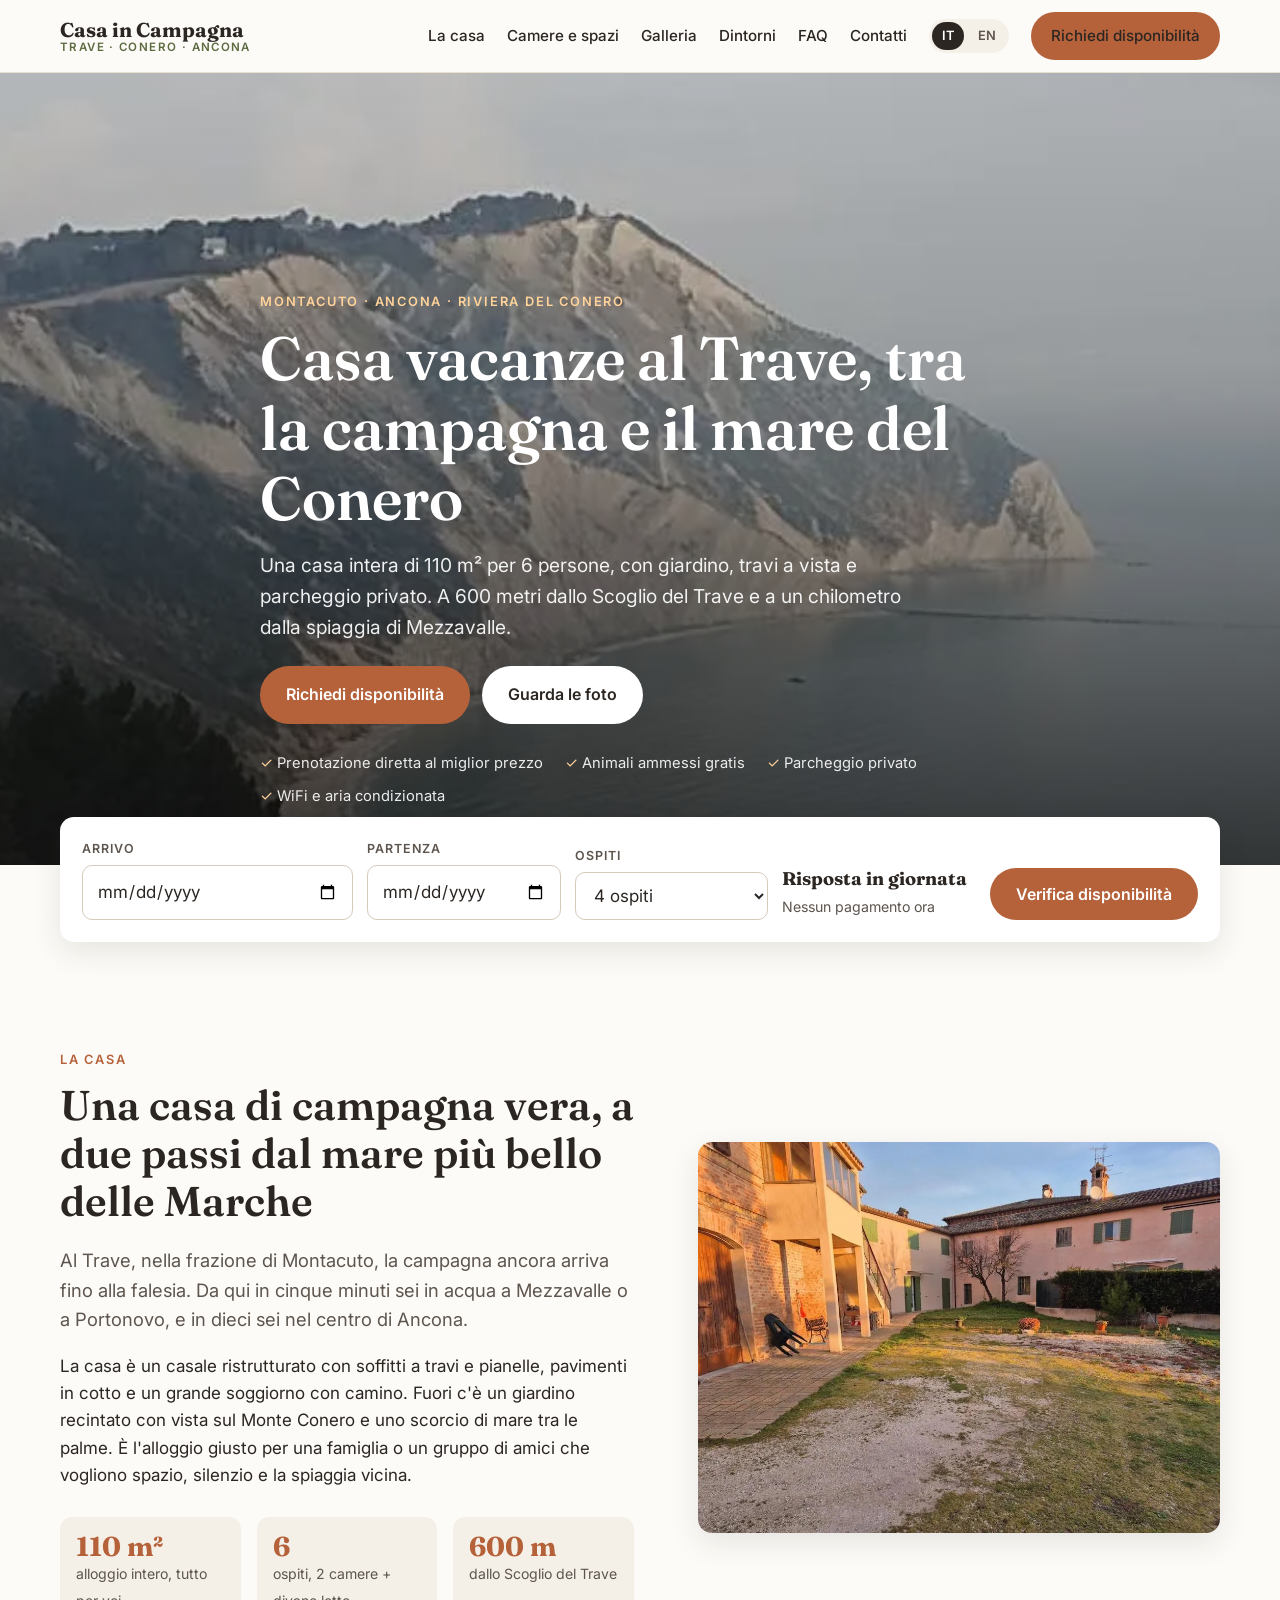
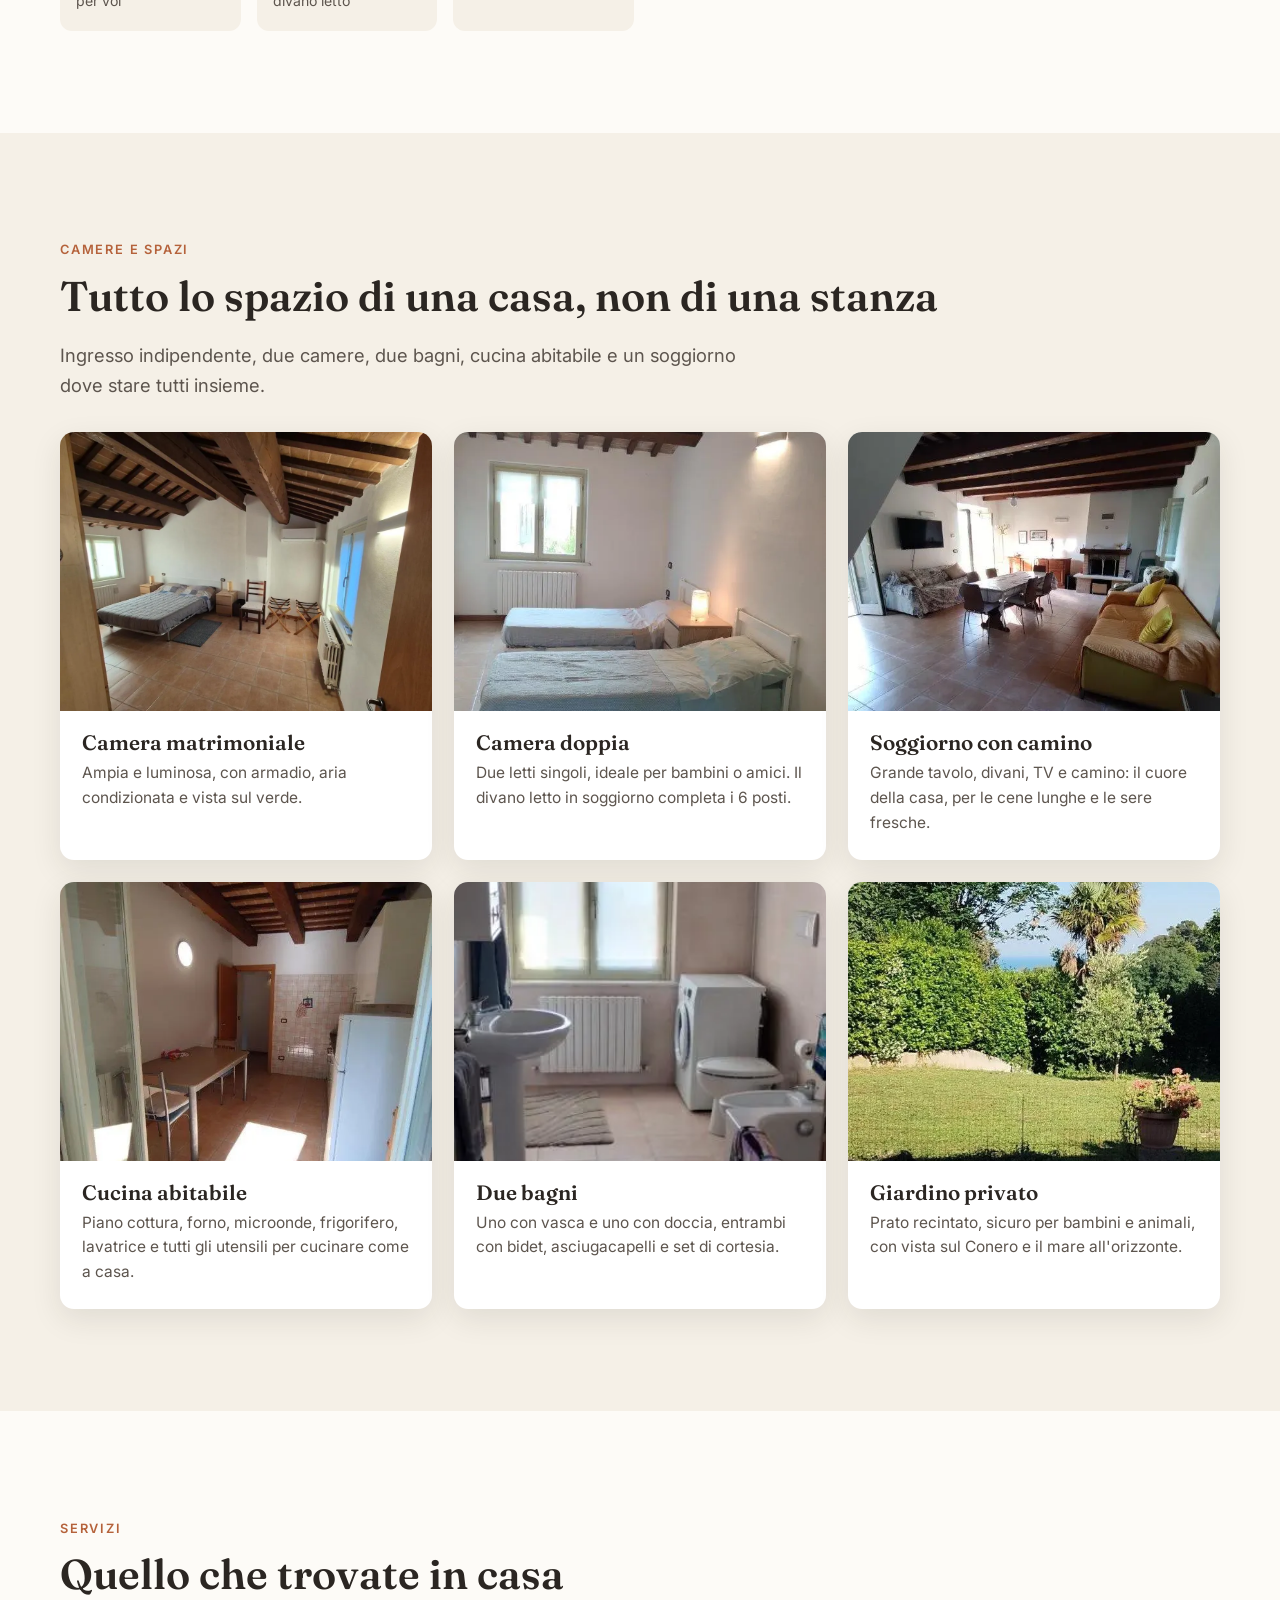
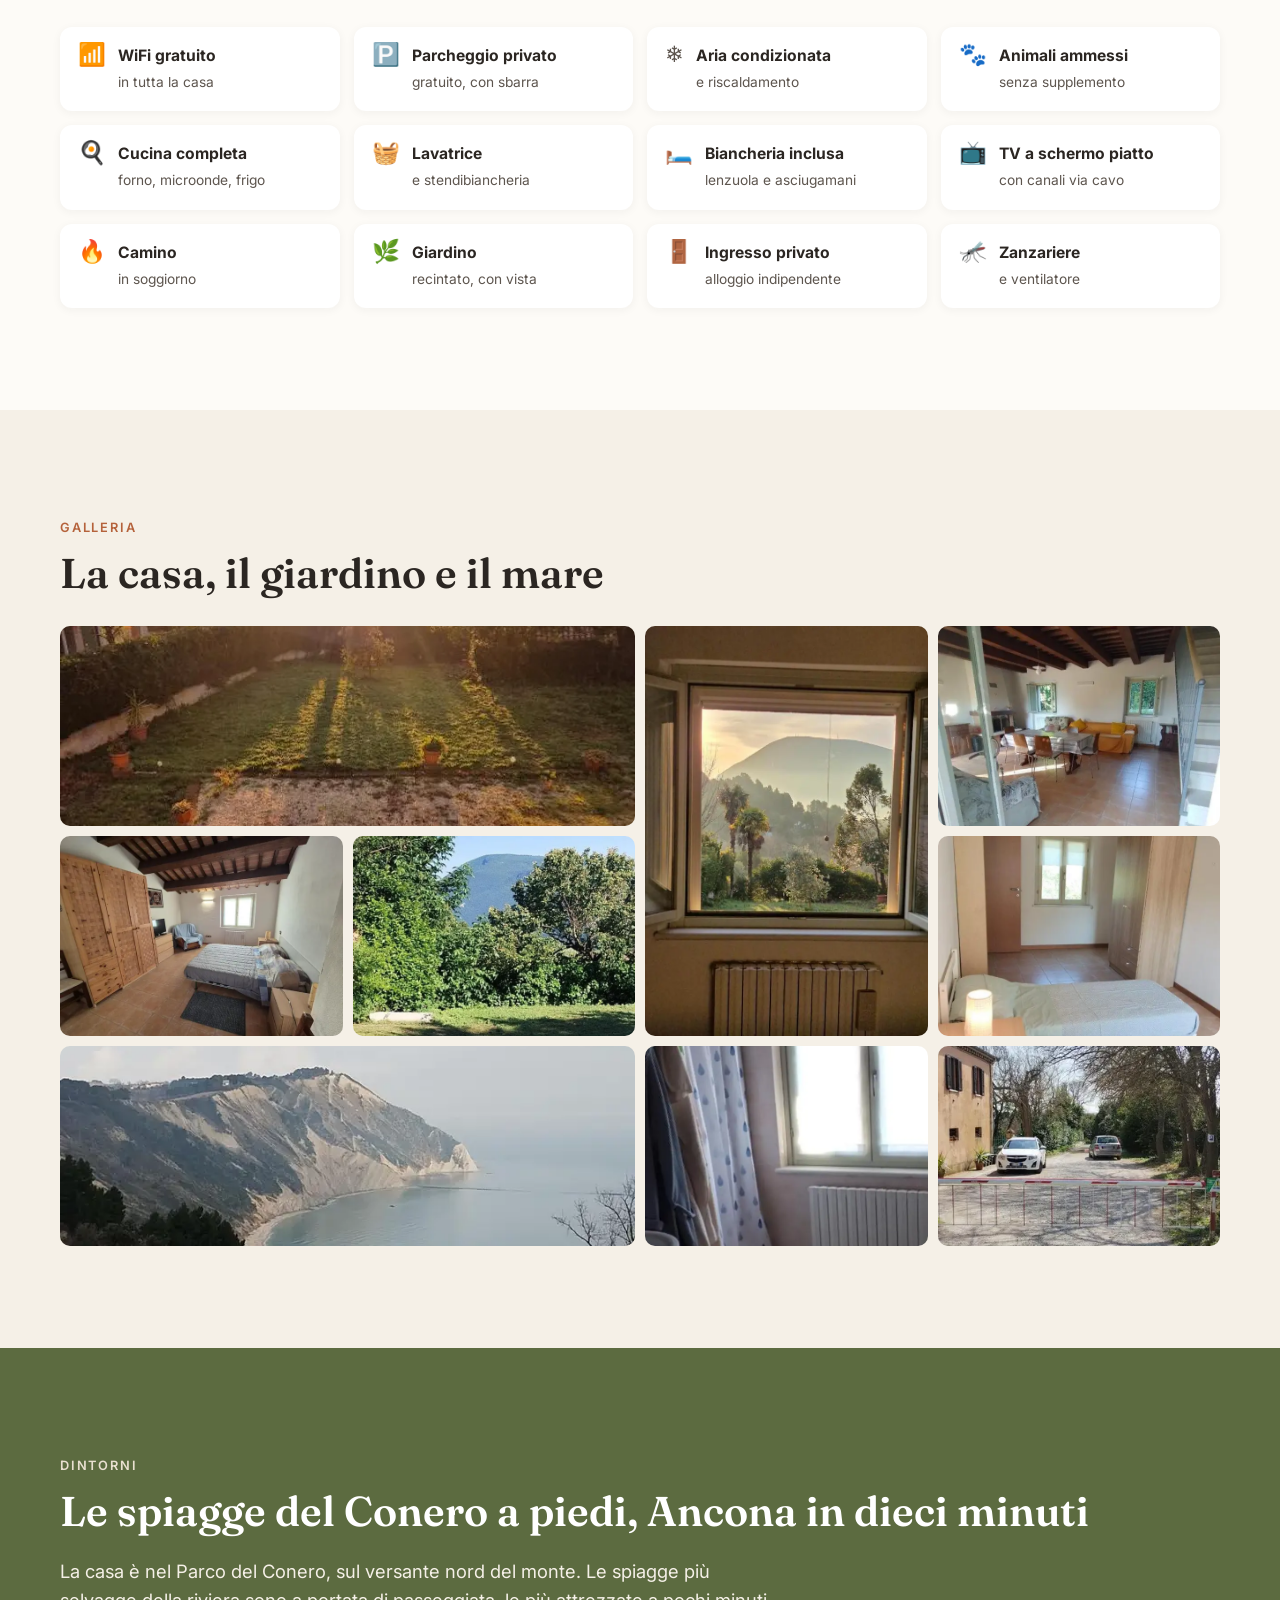
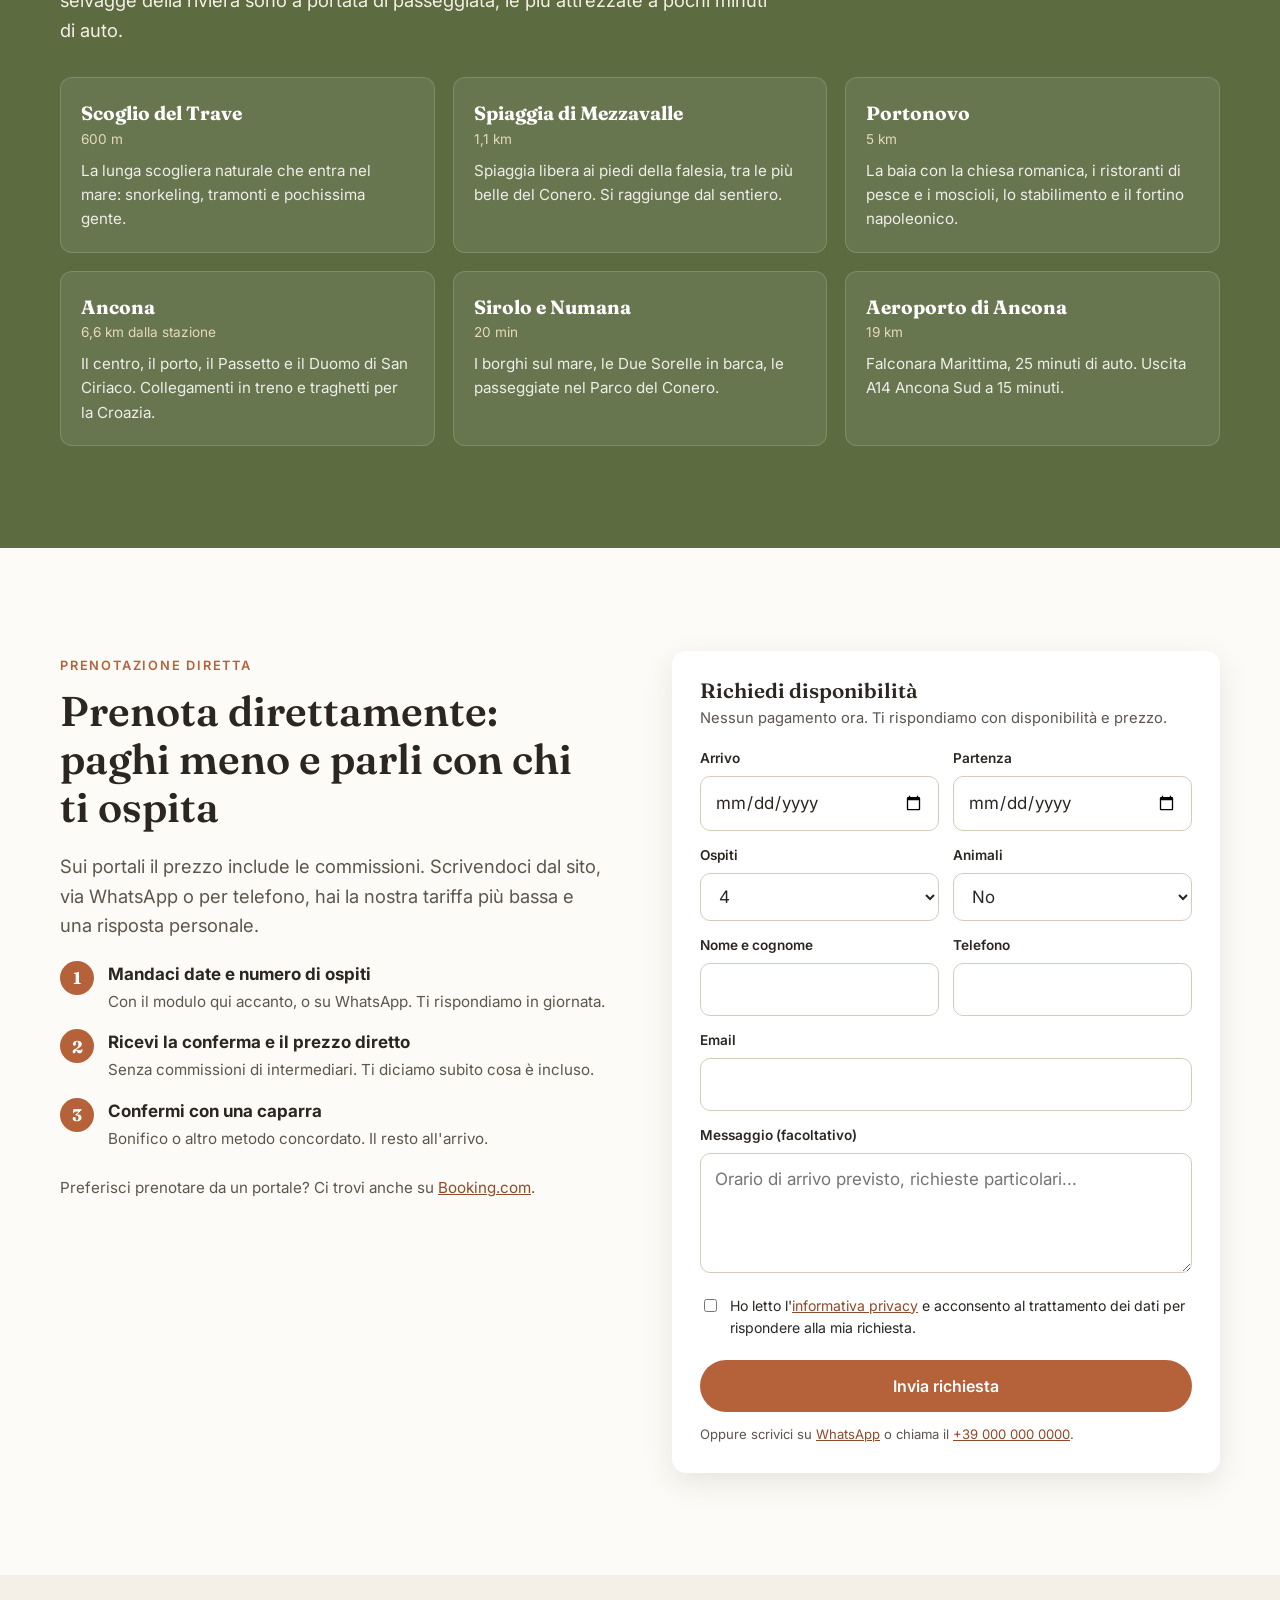
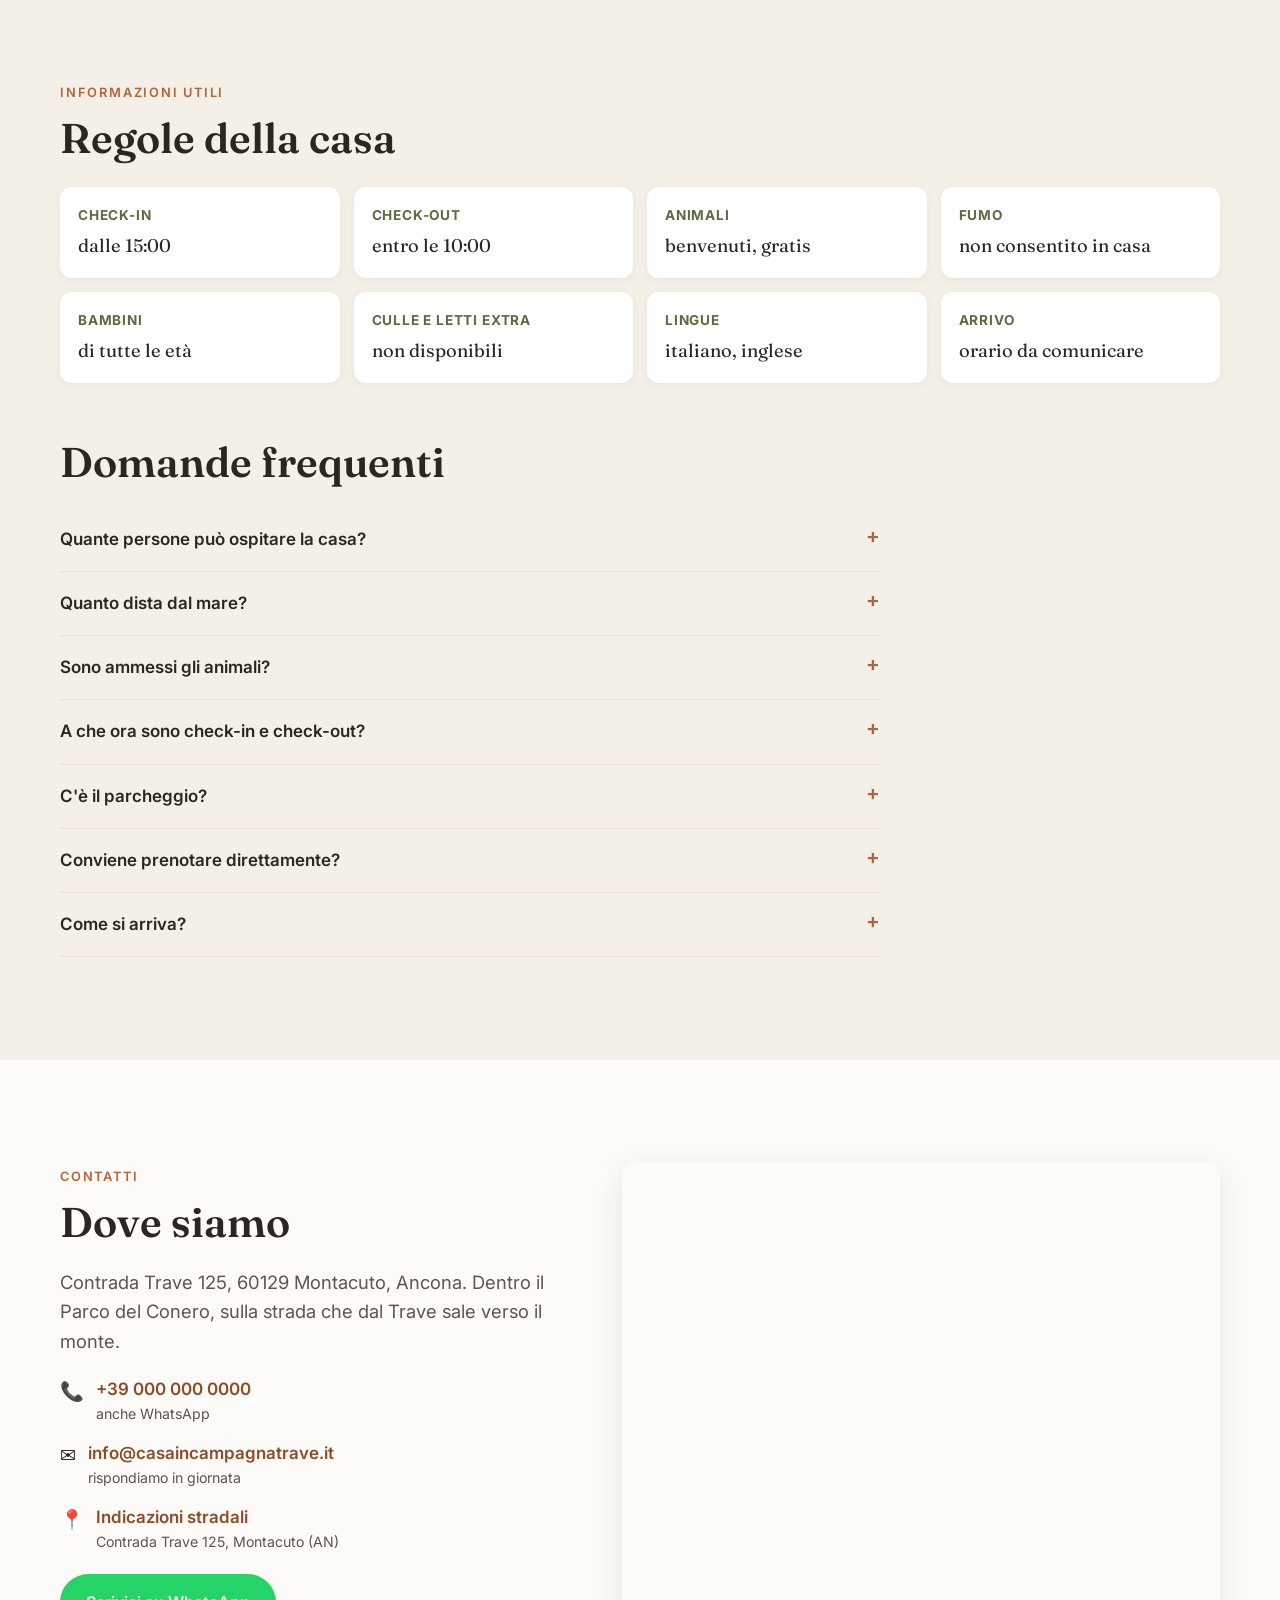
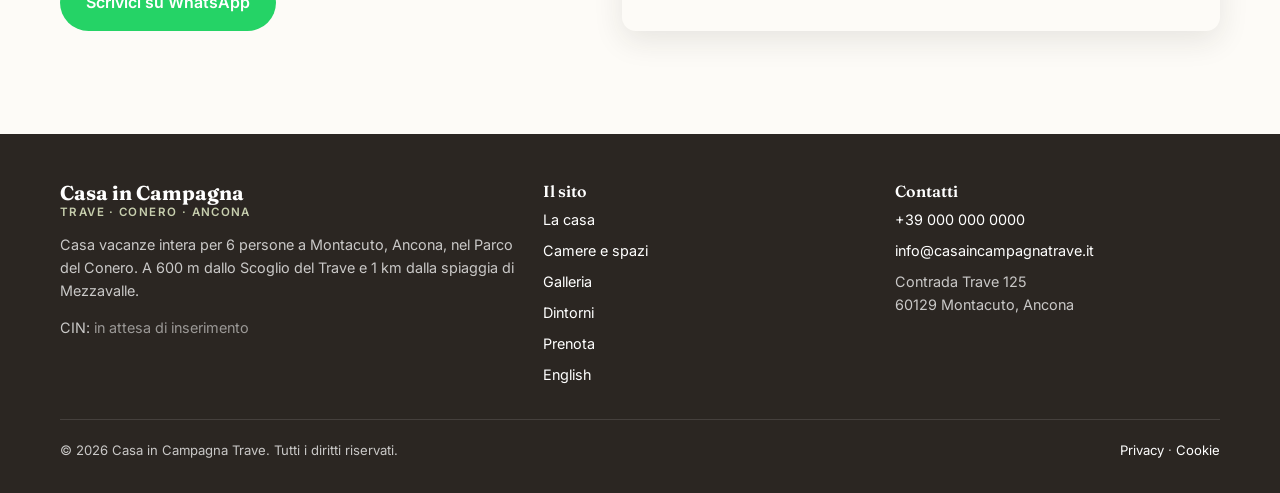
==== index.html @ 3d0049cd "Aggiungi bozza sito Casa in Campagna Trave (IT/EN, SEO, prenotazione diretta) Sito statico a pagina " ====
<!DOCTYPE html>
<html lang="it">
<head>
  <meta charset="utf-8">
  <meta name="viewport" content="width=device-width, initial-scale=1">
  <title>Casa in Campagna Trave | Casa vacanze al Conero a 600 m dal mare, Ancona</title>
  <meta name="description" content="Casa vacanze intera di 110 m² a Montacuto (Ancona), a 600 m dallo Scoglio del Trave e 1 km dalla spiaggia di Mezzavalle. Fino a 6 ospiti, 2 bagni, giardino, parcheggio privato, WiFi, animali ammessi. Prenota direttamente al miglior prezzo.">
  <link rel="canonical" href="https://www.casaincampagnatrave.it/">
  <link rel="alternate" hreflang="it" href="https://www.casaincampagnatrave.it/">
  <link rel="alternate" hreflang="en" href="https://www.casaincampagnatrave.it/en/">
  <link rel="alternate" hreflang="x-default" href="https://www.casaincampagnatrave.it/">
  <meta name="robots" content="index, follow, max-image-preview:large">
  <meta name="geo.region" content="IT-AN">
  <meta name="geo.placename" content="Montacuto, Ancona">

  <meta property="og:type" content="website">
  <meta property="og:locale" content="it_IT">
  <meta property="og:locale:alternate" content="en_GB">
  <meta property="og:site_name" content="Casa in Campagna Trave">
  <meta property="og:title" content="Casa in Campagna Trave | Casa vacanze al Conero a 600 m dal mare">
  <meta property="og:description" content="Casa vacanze intera per 6 persone tra la campagna e il mare del Conero. Giardino, parcheggio privato, animali ammessi. Prenota direttamente al miglior prezzo.">
  <meta property="og:url" content="https://www.casaincampagnatrave.it/">
  <meta property="og:image" content="https://www.casaincampagnatrave.it/images/spiaggia-mezzavalle-conero.jpg">
  <meta name="twitter:card" content="summary_large_image">

  <link rel="icon" href="favicon.svg" type="image/svg+xml">
  <link rel="preconnect" href="https://fonts.googleapis.com">
  <link rel="preconnect" href="https://fonts.gstatic.com" crossorigin>
  <link rel="stylesheet" href="https://fonts.googleapis.com/css2?family=Fraunces:opsz,wght@9..144,600;9..144,700&family=Inter:wght@400;500;600&display=swap">
  <link rel="stylesheet" href="css/style.css">
  <link rel="preload" as="image" href="images/spiaggia-mezzavalle-conero.webp" type="image/webp">

  <script type="application/ld+json">
  {
    "@context": "https://schema.org",
    "@graph": [
      {
        "@type": "VacationRental",
        "@id": "https://www.casaincampagnatrave.it/#casa",
        "name": "Casa in Campagna Trave",
        "alternateName": "casa in campagna",
        "description": "Casa vacanze intera di 110 m² a Montacuto (Ancona), sul Monte Conero, a 600 m dallo Scoglio del Trave e 1,1 km dalla spiaggia di Mezzavalle. Fino a 6 ospiti, 2 camere, 2 bagni, cucina, giardino e parcheggio privato.",
        "url": "https://www.casaincampagnatrave.it/",
        "image": [
          "https://www.casaincampagnatrave.it/images/spiaggia-mezzavalle-conero.jpg",
          "https://www.casaincampagnatrave.it/images/casa-esterno-cortile.jpg",
          "https://www.casaincampagnatrave.it/images/camera-matrimoniale.jpg",
          "https://www.casaincampagnatrave.it/images/soggiorno-camino.jpg"
        ],
        "telephone": "+39 000 000 0000",
        "email": "info@casaincampagnatrave.it",
        "address": {
          "@type": "PostalAddress",
          "streetAddress": "Contrada Trave, 125",
          "addressLocality": "Montacuto",
          "addressRegion": "AN",
          "postalCode": "60129",
          "addressCountry": "IT"
        },
        "geo": { "@type": "GeoCoordinates", "latitude": 43.5727, "longitude": 13.5488 },
        "containsPlace": {
          "@type": "Accommodation",
          "name": "Casa in Campagna Trave, alloggio intero",
          "floorSize": { "@type": "QuantitativeValue", "value": 110, "unitCode": "MTK" },
          "numberOfBedrooms": 2,
          "numberOfBathroomsTotal": 2,
          "occupancy": { "@type": "QuantitativeValue", "maxValue": 6 },
          "petsAllowed": true,
          "amenityFeature": [
            { "@type": "LocationFeatureSpecification", "name": "WiFi gratuito", "value": true },
            { "@type": "LocationFeatureSpecification", "name": "Parcheggio privato gratuito", "value": true },
            { "@type": "LocationFeatureSpecification", "name": "Aria condizionata", "value": true },
            { "@type": "LocationFeatureSpecification", "name": "Cucina attrezzata", "value": true },
            { "@type": "LocationFeatureSpecification", "name": "Lavatrice", "value": true },
            { "@type": "LocationFeatureSpecification", "name": "Giardino", "value": true },
            { "@type": "LocationFeatureSpecification", "name": "Camino", "value": true }
          ]
        },
        "checkinTime": "15:00",
        "checkoutTime": "10:00",
        "smokingAllowed": false,
        "knowsLanguage": ["it", "en"],
        "sameAs": ["https://www.booking.com/hotel/it/casa-in-campagna-trave.it.html"]
      },
      {
        "@type": "FAQPage",
        "mainEntity": [
          { "@type": "Question", "name": "Quante persone può ospitare la casa?", "acceptedAnswer": { "@type": "Answer", "text": "Fino a 6 ospiti: una camera matrimoniale, una camera con due letti singoli e un divano letto in soggiorno." } },
          { "@type": "Question", "name": "Quanto dista dal mare?", "acceptedAnswer": { "@type": "Answer", "text": "Lo Scoglio del Trave è a 600 metri e la spiaggia di Mezzavalle a circa 1,1 km. Portonovo si raggiunge in pochi minuti di auto." } },
          { "@type": "Question", "name": "Sono ammessi gli animali?", "acceptedAnswer": { "@type": "Answer", "text": "Sì, gli animali domestici sono i benvenuti senza alcun supplemento." } },
          { "@type": "Question", "name": "A che ora sono check-in e check-out?", "acceptedAnswer": { "@type": "Answer", "text": "Check-in dalle 15:00, check-out entro le 10:00. L'orario di arrivo va comunicato in anticipo." } },
          { "@type": "Question", "name": "C'è il parcheggio?", "acceptedAnswer": { "@type": "Answer", "text": "Sì, parcheggio privato gratuito all'interno della proprietà, senza prenotazione." } },
          { "@type": "Question", "name": "Conviene prenotare direttamente?", "acceptedAnswer": { "@type": "Answer", "text": "Sì: prenotando dal sito, via email o telefono, non si pagano le commissioni dei portali e la tariffa è più bassa." } }
        ]
      }
    ]
  }
  </script>
</head>
<body>

<header class="header">
  <div class="container header-inner">
    <a class="brand" href="#top">Casa in Campagna<small>Trave · Conero · Ancona</small></a>
    <button class="nav-toggle" aria-label="Apri menu" aria-expanded="false" aria-controls="nav"><span></span><span></span><span></span></button>
    <nav class="nav" id="nav" aria-label="Principale">
      <a href="#casa">La casa</a>
      <a href="#spazi">Camere e spazi</a>
      <a href="#galleria">Galleria</a>
      <a href="#dintorni">Dintorni</a>
      <a href="#faq">FAQ</a>
      <a href="#contatti">Contatti</a>
      <div class="lang" aria-label="Lingua"><a href="./" aria-current="true" lang="it">IT</a><a href="en/" lang="en" hreflang="en">EN</a></div>
      <a class="btn btn-primary btn-sm" href="#prenota">Richiedi disponibilità</a>
    </nav>
  </div>
</header>

<main id="top">

  <section class="hero">
    <picture>
      <source srcset="images/spiaggia-mezzavalle-conero.webp" type="image/webp">
      <img src="images/spiaggia-mezzavalle-conero.jpg" alt="La falesia e la spiaggia di Mezzavalle sul Monte Conero, a un chilometro dalla casa" width="1024" height="403" fetchpriority="high">
    </picture>
    <div class="container hero-content">
      <span class="eyebrow" style="color:#ffd39a">Montacuto · Ancona · Riviera del Conero</span>
      <h1>Casa vacanze al Trave, tra la campagna e il mare del Conero</h1>
      <p>Una casa intera di 110 m² per 6 persone, con giardino, travi a vista e parcheggio privato. A 600 metri dallo Scoglio del Trave e a un chilometro dalla spiaggia di Mezzavalle.</p>
      <div class="hero-actions">
        <a class="btn btn-primary" href="#prenota">Richiedi disponibilità</a>
        <a class="btn btn-light" href="#galleria">Guarda le foto</a>
      </div>
      <div class="hero-badges">
        <span>Prenotazione diretta al miglior prezzo</span>
        <span>Animali ammessi gratis</span>
        <span>Parcheggio privato</span>
        <span>WiFi e aria condizionata</span>
      </div>
    </div>
  </section>

  <div class="container">
    <form class="quick" id="quick-form" aria-label="Verifica disponibilità">
      <div class="field">
        <label for="q-checkin">Arrivo</label>
        <input type="date" id="q-checkin" name="checkin" required>
      </div>
      <div class="field">
        <label for="q-checkout">Partenza</label>
        <input type="date" id="q-checkout" name="checkout" required>
      </div>
      <div class="field">
        <label for="q-guests">Ospiti</label>
        <select id="q-guests" name="guests">
          <option value="2">2 ospiti</option>
          <option value="3">3 ospiti</option>
          <option value="4" selected>4 ospiti</option>
          <option value="5">5 ospiti</option>
          <option value="6">6 ospiti</option>
        </select>
      </div>
      <div class="field">
        <strong>Risposta in giornata</strong>
        <small>Nessun pagamento ora</small>
      </div>
      <button class="btn btn-primary" type="submit">Verifica disponibilità</button>
    </form>
  </div>

  <section class="section" id="casa">
    <div class="container split">
      <div>
        <span class="eyebrow">La casa</span>
        <h2>Una casa di campagna vera, a due passi dal mare più bello delle Marche</h2>
        <p class="lead">Al Trave, nella frazione di Montacuto, la campagna ancora arriva fino alla falesia. Da qui in cinque minuti sei in acqua a Mezzavalle o a Portonovo, e in dieci sei nel centro di Ancona.</p>
        <p>La casa è un casale ristrutturato con soffitti a travi e pianelle, pavimenti in cotto e un grande soggiorno con camino. Fuori c'è un giardino recintato con vista sul Monte Conero e uno scorcio di mare tra le palme. È l'alloggio giusto per una famiglia o un gruppo di amici che vogliono spazio, silenzio e la spiaggia vicina.</p>
        <div class="stats">
          <div class="stat"><strong>110 m²</strong><span>alloggio intero, tutto per voi</span></div>
          <div class="stat"><strong>6</strong><span>ospiti, 2 camere + divano letto</span></div>
          <div class="stat"><strong>600 m</strong><span>dallo Scoglio del Trave</span></div>
        </div>
      </div>
      <picture>
        <source srcset="images/casa-esterno-cortile.webp" type="image/webp">
        <img src="images/casa-esterno-cortile.jpg" alt="Il cortile e l'ingresso del casale al Trave, Montacuto" width="1024" height="768" loading="lazy">
      </picture>
    </div>
  </section>

  <section class="section section-alt" id="spazi">
    <div class="container">
      <span class="eyebrow">Camere e spazi</span>
      <h2>Tutto lo spazio di una casa, non di una stanza</h2>
      <p class="lead">Ingresso indipendente, due camere, due bagni, cucina abitabile e un soggiorno dove stare tutti insieme.</p>
      <div class="grid-3" style="margin-top:32px">
        <article class="card">
          <picture>
            <source srcset="images/camera-matrimoniale.webp" type="image/webp">
            <img src="images/camera-matrimoniale.jpg" alt="Camera matrimoniale con travi a vista e aria condizionata" width="1024" height="768" loading="lazy">
          </picture>
          <div class="card-body">
            <h3>Camera matrimoniale</h3>
            <p>Ampia e luminosa, con armadio, aria condizionata e vista sul verde.</p>
          </div>
        </article>
        <article class="card">
          <picture>
            <source srcset="images/camera-doppia.webp" type="image/webp">
            <img src="images/camera-doppia.jpg" alt="Camera con due letti singoli e armadio" width="578" height="704" loading="lazy">
          </picture>
          <div class="card-body">
            <h3>Camera doppia</h3>
            <p>Due letti singoli, ideale per bambini o amici. Il divano letto in soggiorno completa i 6 posti.</p>
          </div>
        </article>
        <article class="card">
          <picture>
            <source srcset="images/soggiorno-camino.webp" type="image/webp">
            <img src="images/soggiorno-camino.jpg" alt="Soggiorno con camino, tavolo da pranzo e divani" width="576" height="704" loading="lazy">
          </picture>
          <div class="card-body">
            <h3>Soggiorno con camino</h3>
            <p>Grande tavolo, divani, TV e camino: il cuore della casa, per le cene lunghe e le sere fresche.</p>
          </div>
        </article>
        <article class="card">
          <picture>
            <source srcset="images/cucina.webp" type="image/webp">
            <img src="images/cucina.jpg" alt="Cucina abitabile con forno, frigorifero e lavatrice" width="576" height="704" loading="lazy">
          </picture>
          <div class="card-body">
            <h3>Cucina abitabile</h3>
            <p>Piano cottura, forno, microonde, frigorifero, lavatrice e tutti gli utensili per cucinare come a casa.</p>
          </div>
        </article>
        <article class="card">
          <picture>
            <source srcset="images/bagno-vasca.webp" type="image/webp">
            <img src="images/bagno-vasca.jpg" alt="Bagno con vasca, bidet e lavatrice" width="346" height="704" loading="lazy">
          </picture>
          <div class="card-body">
            <h3>Due bagni</h3>
            <p>Uno con vasca e uno con doccia, entrambi con bidet, asciugacapelli e set di cortesia.</p>
          </div>
        </article>
        <article class="card">
          <picture>
            <source srcset="images/giardino-palma-mare.webp" type="image/webp">
            <img src="images/giardino-palma-mare.jpg" alt="Giardino recintato con palma e vista sul mare" width="578" height="768" loading="lazy">
          </picture>
          <div class="card-body">
            <h3>Giardino privato</h3>
            <p>Prato recintato, sicuro per bambini e animali, con vista sul Conero e il mare all'orizzonte.</p>
          </div>
        </article>
      </div>
    </div>
  </section>

  <section class="section" id="servizi">
    <div class="container">
      <span class="eyebrow">Servizi</span>
      <h2>Quello che trovate in casa</h2>
      <div class="amenities" style="margin-top:28px">
        <div class="amenity"><span class="ico">📶</span><div><strong>WiFi gratuito</strong><span>in tutta la casa</span></div></div>
        <div class="amenity"><span class="ico">🅿️</span><div><strong>Parcheggio privato</strong><span>gratuito, con sbarra</span></div></div>
        <div class="amenity"><span class="ico">❄️</span><div><strong>Aria condizionata</strong><span>e riscaldamento</span></div></div>
        <div class="amenity"><span class="ico">🐾</span><div><strong>Animali ammessi</strong><span>senza supplemento</span></div></div>
        <div class="amenity"><span class="ico">🍳</span><div><strong>Cucina completa</strong><span>forno, microonde, frigo</span></div></div>
        <div class="amenity"><span class="ico">🧺</span><div><strong>Lavatrice</strong><span>e stendibiancheria</span></div></div>
        <div class="amenity"><span class="ico">🛏️</span><div><strong>Biancheria inclusa</strong><span>lenzuola e asciugamani</span></div></div>
        <div class="amenity"><span class="ico">📺</span><div><strong>TV a schermo piatto</strong><span>con canali via cavo</span></div></div>
        <div class="amenity"><span class="ico">🔥</span><div><strong>Camino</strong><span>in soggiorno</span></div></div>
        <div class="amenity"><span class="ico">🌿</span><div><strong>Giardino</strong><span>recintato, con vista</span></div></div>
        <div class="amenity"><span class="ico">🚪</span><div><strong>Ingresso privato</strong><span>alloggio indipendente</span></div></div>
        <div class="amenity"><span class="ico">🦟</span><div><strong>Zanzariere</strong><span>e ventilatore</span></div></div>
      </div>
    </div>
  </section>

  <section class="section section-alt" id="galleria">
    <div class="container">
      <span class="eyebrow">Galleria</span>
      <h2>La casa, il giardino e il mare</h2>
      <div class="gallery" style="margin-top:28px">
        <a class="wide" href="images/tramonto-giardino.jpg"><img src="images/tramonto-giardino-640.webp" alt="Tramonto sul giardino con il Monte Conero sullo sfondo" loading="lazy" width="576" height="768"></a>
        <a class="tall" href="images/vista-dalla-finestra.jpg"><img src="images/vista-dalla-finestra-640.webp" alt="Vista dalla finestra sul Monte Conero e le palme del giardino" loading="lazy" width="576" height="768"></a>
        <a href="images/soggiorno-travi.jpg"><img src="images/soggiorno-travi-640.webp" alt="Soggiorno con travi a vista e scala" loading="lazy" width="576" height="704"></a>
        <a href="images/camera-matrimoniale-armadio.jpg"><img src="images/camera-matrimoniale-armadio-640.webp" alt="Camera matrimoniale con armadio in legno" loading="lazy" width="1024" height="768"></a>
        <a href="images/giardino-vista-conero.jpg"><img src="images/giardino-vista-conero-640.webp" alt="Giardino con vista sul Monte Conero" loading="lazy" width="578" height="768"></a>
        <a href="images/camera-doppia-armadio.jpg"><img src="images/camera-doppia-armadio-640.webp" alt="Camera doppia con due letti singoli" loading="lazy" width="578" height="704"></a>
        <a class="wide" href="images/spiaggia-mezzavalle-conero.jpg"><img src="images/spiaggia-mezzavalle-conero-640.webp" alt="Spiaggia di Mezzavalle vista dall'alto" loading="lazy" width="1024" height="403"></a>
        <a href="images/bagno-doccia.jpg"><img src="images/bagno-doccia-640.webp" alt="Bagno con doccia" loading="lazy" width="346" height="704"></a>
        <a href="images/parcheggio-privato.jpg"><img src="images/parcheggio-privato-640.webp" alt="Parcheggio privato con sbarra all'ingresso" loading="lazy" width="1024" height="403"></a>
      </div>
    </div>
  </section>

  <section class="section section-dark" id="dintorni">
    <div class="container">
      <span class="eyebrow">Dintorni</span>
      <h2>Le spiagge del Conero a piedi, Ancona in dieci minuti</h2>
      <p class="lead">La casa è nel Parco del Conero, sul versante nord del monte. Le spiagge più selvagge della riviera sono a portata di passeggiata, le più attrezzate a pochi minuti di auto.</p>
      <div class="places" style="margin-top:32px">
        <div class="place"><strong>Scoglio del Trave</strong><em>600 m</em><p>La lunga scogliera naturale che entra nel mare: snorkeling, tramonti e pochissima gente.</p></div>
        <div class="place"><strong>Spiaggia di Mezzavalle</strong><em>1,1 km</em><p>Spiaggia libera ai piedi della falesia, tra le più belle del Conero. Si raggiunge dal sentiero.</p></div>
        <div class="place"><strong>Portonovo</strong><em>5 km</em><p>La baia con la chiesa romanica, i ristoranti di pesce e i moscioli, lo stabilimento e il fortino napoleonico.</p></div>
        <div class="place"><strong>Ancona</strong><em>6,6 km dalla stazione</em><p>Il centro, il porto, il Passetto e il Duomo di San Ciriaco. Collegamenti in treno e traghetti per la Croazia.</p></div>
        <div class="place"><strong>Sirolo e Numana</strong><em>20 min</em><p>I borghi sul mare, le Due Sorelle in barca, le passeggiate nel Parco del Conero.</p></div>
        <div class="place"><strong>Aeroporto di Ancona</strong><em>19 km</em><p>Falconara Marittima, 25 minuti di auto. Uscita A14 Ancona Sud a 15 minuti.</p></div>
      </div>
    </div>
  </section>

  <section class="section" id="prenota">
    <div class="container direct">
      <div>
        <span class="eyebrow">Prenotazione diretta</span>
        <h2>Prenota direttamente: paghi meno e parli con chi ti ospita</h2>
        <p class="lead">Sui portali il prezzo include le commissioni. Scrivendoci dal sito, via WhatsApp o per telefono, hai la nostra tariffa più bassa e una risposta personale.</p>
        <ol class="steps">
          <li><div><strong>Mandaci date e numero di ospiti</strong><span>Con il modulo qui accanto, o su WhatsApp. Ti rispondiamo in giornata.</span></div></li>
          <li><div><strong>Ricevi la conferma e il prezzo diretto</strong><span>Senza commissioni di intermediari. Ti diciamo subito cosa è incluso.</span></div></li>
          <li><div><strong>Confermi con una caparra</strong><span>Bonifico o altro metodo concordato. Il resto all'arrivo.</span></div></li>
        </ol>
        <p style="margin-top:24px;font-size:0.95rem;color:var(--ink-soft)">Preferisci prenotare da un portale? Ci trovi anche su <a href="https://www.booking.com/hotel/it/casa-in-campagna-trave.it.html" rel="nofollow noopener" target="_blank">Booking.com</a>.</p>
      </div>

      <div class="form-card">
        <h3>Richiedi disponibilità</h3>
        <p class="hint">Nessun pagamento ora. Ti rispondiamo con disponibilità e prezzo.</p>
        <form id="request-form" name="richiesta-disponibilita" method="POST" action="/" data-netlify="true" netlify-honeypot="bot-field" data-mailto="info@casaincampagnatrave.it" data-subject="Richiesta disponibilità Casa in Campagna Trave">
          <input type="hidden" name="form-name" value="richiesta-disponibilita">
          <p class="sr-only"><label>Non compilare: <input name="bot-field"></label></p>
          <div class="form-grid">
            <div><label for="f-checkin">Arrivo</label><input type="date" id="f-checkin" name="checkin" required></div>
            <div><label for="f-checkout">Partenza</label><input type="date" id="f-checkout" name="checkout" required></div>
            <div><label for="f-guests">Ospiti</label>
              <select id="f-guests" name="guests">
                <option value="1">1</option><option value="2">2</option><option value="3">3</option>
                <option value="4" selected>4</option><option value="5">5</option><option value="6">6</option>
              </select>
            </div>
            <div><label for="f-pets">Animali</label>
              <select id="f-pets" name="pets"><option value="no">No</option><option value="si">Sì</option></select>
            </div>
            <div><label for="f-name">Nome e cognome</label><input type="text" id="f-name" name="name" autocomplete="name" required></div>
            <div><label for="f-phone">Telefono</label><input type="tel" id="f-phone" name="phone" autocomplete="tel"></div>
            <div class="full"><label for="f-email">Email</label><input type="email" id="f-email" name="email" autocomplete="email" required></div>
            <div class="full"><label for="f-msg">Messaggio (facoltativo)</label><textarea id="f-msg" name="message" placeholder="Orario di arrivo previsto, richieste particolari..."></textarea></div>
            <div class="full">
              <label style="display:flex;gap:10px;align-items:flex-start;font-weight:400;font-size:0.88rem">
                <input type="checkbox" name="privacy" required style="width:auto;margin-top:4px">
                <span>Ho letto l'<a href="#privacy">informativa privacy</a> e acconsento al trattamento dei dati per rispondere alla mia richiesta.</span>
              </label>
            </div>
            <div class="full"><button class="btn btn-primary" type="submit" style="width:100%">Invia richiesta</button></div>
          </div>
          <p class="form-note">Oppure scrivici su <a href="https://wa.me/390000000000?text=Buongiorno%2C%20vorrei%20informazioni%20sulla%20disponibilit%C3%A0%20della%20Casa%20in%20Campagna%20al%20Trave" target="_blank" rel="noopener">WhatsApp</a> o chiama il <a href="tel:+390000000000">+39 000 000 0000</a>.</p>
        </form>
        <div class="form-success" id="form-success" role="status">Grazie! Abbiamo ricevuto la richiesta e ti rispondiamo in giornata.</div>
      </div>
    </div>
  </section>

  <section class="section section-alt" id="info">
    <div class="container">
      <span class="eyebrow">Informazioni utili</span>
      <h2>Regole della casa</h2>
      <div class="rules" style="margin-top:24px">
        <div class="rule"><strong>Check-in</strong><span>dalle 15:00</span></div>
        <div class="rule"><strong>Check-out</strong><span>entro le 10:00</span></div>
        <div class="rule"><strong>Animali</strong><span>benvenuti, gratis</span></div>
        <div class="rule"><strong>Fumo</strong><span>non consentito in casa</span></div>
        <div class="rule"><strong>Bambini</strong><span>di tutte le età</span></div>
        <div class="rule"><strong>Culle e letti extra</strong><span>non disponibili</span></div>
        <div class="rule"><strong>Lingue</strong><span>italiano, inglese</span></div>
        <div class="rule"><strong>Arrivo</strong><span>orario da comunicare</span></div>
      </div>

      <div class="faq" id="faq" style="margin-top:56px;max-width:820px">
        <h2>Domande frequenti</h2>
        <details><summary>Quante persone può ospitare la casa?</summary><p>Fino a 6 ospiti: una camera matrimoniale, una camera con due letti singoli e un divano letto in soggiorno. La casa è tutta vostra, non ci sono altri ospiti.</p></details>
        <details><summary>Quanto dista dal mare?</summary><p>Lo Scoglio del Trave è a 600 metri e la spiaggia di Mezzavalle a circa 1,1 km, raggiungibile a piedi dal sentiero. Portonovo è a 5 km, pochi minuti di auto.</p></details>
        <details><summary>Sono ammessi gli animali?</summary><p>Sì, cani e gatti sono i benvenuti senza alcun supplemento. Il giardino è recintato.</p></details>
        <details><summary>A che ora sono check-in e check-out?</summary><p>Check-in dalle 15:00, check-out entro le 10:00. Vi chiediamo di comunicarci l'orario di arrivo in anticipo per accogliervi di persona.</p></details>
        <details><summary>C'è il parcheggio?</summary><p>Sì, parcheggio privato gratuito all'interno della proprietà, con sbarra, senza bisogno di prenotarlo.</p></details>
        <details><summary>Conviene prenotare direttamente?</summary><p>Sì. Prenotando dal sito, via WhatsApp o telefono non paghi le commissioni dei portali: la tariffa diretta è la più bassa che offriamo.</p></details>
        <details><summary>Come si arriva?</summary><p>In auto: uscita A14 Ancona Sud, poi direzione Ancona e Montacuto (15 minuti). In treno: stazione di Ancona a 6,6 km. In aereo: aeroporto di Ancona Falconara a 19 km. Un'auto è consigliata per muoversi lungo la riviera.</p></details>
      </div>
    </div>
  </section>

  <section class="section" id="contatti">
    <div class="container contact">
      <div>
        <span class="eyebrow">Contatti</span>
        <h2>Dove siamo</h2>
        <p class="lead">Contrada Trave 125, 60129 Montacuto, Ancona. Dentro il Parco del Conero, sulla strada che dal Trave sale verso il monte.</p>
        <ul class="contact-list">
          <li><span class="ico">📞</span><div><a href="tel:+390000000000">+39 000 000 0000</a><small>anche WhatsApp</small></div></li>
          <li><span class="ico">✉️</span><div><a href="mailto:info@casaincampagnatrave.it">info@casaincampagnatrave.it</a><small>rispondiamo in giornata</small></div></li>
          <li><span class="ico">📍</span><div><a href="https://www.google.com/maps/dir/?api=1&destination=Contrada+Trave+125,+60129+Montacuto+AN" target="_blank" rel="noopener">Indicazioni stradali</a><small>Contrada Trave 125, Montacuto (AN)</small></div></li>
        </ul>
        <a class="btn btn-whatsapp" href="https://wa.me/390000000000" target="_blank" rel="noopener">Scrivici su WhatsApp</a>
      </div>
      <div class="map">
        <iframe title="Mappa: Casa in Campagna, Contrada Trave 125, Montacuto" src="https://www.google.com/maps?q=Contrada+Trave+125,+60129+Montacuto+AN&z=14&output=embed" loading="lazy" referrerpolicy="no-referrer-when-downgrade" allowfullscreen></iframe>
      </div>
    </div>
  </section>

</main>

<footer class="footer">
  <div class="container">
    <div class="footer-grid">
      <div>
        <a class="brand" href="#top">Casa in Campagna<small>Trave · Conero · Ancona</small></a>
        <p style="margin-top:14px">Casa vacanze intera per 6 persone a Montacuto, Ancona, nel Parco del Conero. A 600 m dallo Scoglio del Trave e 1 km dalla spiaggia di Mezzavalle.</p>
        <p>CIN: <span style="opacity:.7">in attesa di inserimento</span></p>
      </div>
      <div>
        <h3 style="color:#fff;font-size:1rem">Il sito</h3>
        <ul>
          <li><a href="#casa">La casa</a></li>
          <li><a href="#spazi">Camere e spazi</a></li>
          <li><a href="#galleria">Galleria</a></li>
          <li><a href="#dintorni">Dintorni</a></li>
          <li><a href="#prenota">Prenota</a></li>
          <li><a href="en/">English</a></li>
        </ul>
      </div>
      <div>
        <h3 style="color:#fff;font-size:1rem">Contatti</h3>
        <ul>
          <li><a href="tel:+390000000000">+39 000 000 0000</a></li>
          <li><a href="mailto:info@casaincampagnatrave.it">info@casaincampagnatrave.it</a></li>
          <li>Contrada Trave 125<br>60129 Montacuto, Ancona</li>
        </ul>
      </div>
    </div>
    <div class="footer-bottom">
      <span>© <span id="year">2026</span> Casa in Campagna Trave. Tutti i diritti riservati.</span>
      <span><a href="#privacy" id="privacy">Privacy</a> · <a href="#cookie">Cookie</a></span>
    </div>
  </div>
</footer>

<div class="mobile-cta">
  <a class="btn btn-whatsapp btn-sm" href="https://wa.me/390000000000" target="_blank" rel="noopener">WhatsApp</a>
  <a class="btn btn-primary btn-sm" href="#prenota">Richiedi disponibilità</a>
</div>

<figure class="lightbox" id="lightbox" role="dialog" aria-modal="true" aria-label="Foto ingrandita">
  <button type="button" aria-label="Chiudi">×</button>
  <img src="" alt="">
  <figcaption></figcaption>
</figure>

<script src="js/main.js" defer></script>
</body>
</html>
---- css/style.css ----
/* Casa in Campagna, Trave (Montacuto, Ancona) */

:root {
  --terra: #b5623b;
  --terra-dark: #8f4a2a;
  --olive: #5c6b40;
  --olive-light: #8a9a68;
  --sand: #f5f0e7;
  --sand-dark: #e9e0d0;
  --cream: #fdfbf7;
  --ink: #2b2622;
  --ink-soft: #5d554e;
  --white: #ffffff;
  --sea: #4d7f95;
  --radius: 14px;
  --shadow: 0 10px 30px rgba(43, 38, 34, 0.10);
  --max: 1160px;
  --font-display: "Fraunces", Georgia, "Times New Roman", serif;
  --font-body: "Inter", system-ui, -apple-system, "Segoe UI", Roboto, sans-serif;
}

*, *::before, *::after { box-sizing: border-box; }

html { scroll-behavior: smooth; -webkit-text-size-adjust: 100%; }

body {
  margin: 0;
  font-family: var(--font-body);
  font-size: 17px;
  line-height: 1.6;
  color: var(--ink);
  background: var(--cream);
}

img { max-width: 100%; height: auto; display: block; }

h1, h2, h3, h4 {
  font-family: var(--font-display);
  font-weight: 600;
  line-height: 1.15;
  margin: 0 0 0.5em;
  color: var(--ink);
}

h1 { font-size: clamp(2.2rem, 5vw, 3.8rem); }
h2 { font-size: clamp(1.8rem, 3.5vw, 2.6rem); }
h3 { font-size: 1.3rem; }

p { margin: 0 0 1em; }

a { color: var(--terra-dark); }

.container {
  width: min(100% - 32px, var(--max));
  margin-inline: auto;
}

.section { padding: clamp(56px, 8vw, 104px) 0; }
.section-alt { background: var(--sand); }
.section-dark { background: var(--olive); color: var(--sand); }
.section-dark h2, .section-dark h3 { color: var(--white); }

.eyebrow {
  display: inline-block;
  font-size: 0.8rem;
  letter-spacing: 0.14em;
  text-transform: uppercase;
  color: var(--terra);
  font-weight: 600;
  margin-bottom: 12px;
}
.section-dark .eyebrow { color: var(--sand-dark); }

.lead { font-size: 1.15rem; color: var(--ink-soft); max-width: 60ch; }
.section-dark .lead { color: var(--sand); }

.sr-only {
  position: absolute; width: 1px; height: 1px; padding: 0; margin: -1px;
  overflow: hidden; clip: rect(0, 0, 0, 0); white-space: nowrap; border: 0;
}

/* Buttons */
.btn {
  display: inline-flex; align-items: center; justify-content: center; gap: 8px;
  padding: 14px 24px;
  border-radius: 999px;
  font-weight: 600;
  font-size: 1rem;
  text-decoration: none;
  border: 2px solid transparent;
  cursor: pointer;
  transition: transform .15s ease, background .15s ease, color .15s ease, border-color .15s ease;
  font-family: var(--font-body);
}
.btn:hover { transform: translateY(-1px); }
.btn-primary { background: var(--terra); color: var(--white); }
.btn-primary:hover { background: var(--terra-dark); }
.btn-outline { background: transparent; color: var(--ink); border-color: var(--ink); }
.btn-outline:hover { background: var(--ink); color: var(--white); }
.btn-light { background: var(--white); color: var(--ink); }
.btn-light:hover { background: var(--sand-dark); }
.btn-whatsapp { background: #25d366; color: var(--white); }
.btn-whatsapp:hover { background: #1ebe5b; }
.btn-sm { padding: 10px 18px; font-size: 0.92rem; }

/* Header */
.header {
  position: sticky; top: 0; z-index: 50;
  background: rgba(253, 251, 247, 0.92);
  backdrop-filter: blur(10px);
  border-bottom: 1px solid var(--sand-dark);
}
.header-inner {
  display: flex; align-items: center; justify-content: space-between;
  min-height: 72px; gap: 16px;
}
.brand {
  font-family: var(--font-display);
  font-size: 1.25rem; font-weight: 700;
  color: var(--ink); text-decoration: none; line-height: 1.1;
}
.brand small {
  display: block; font-family: var(--font-body); font-size: 0.72rem;
  letter-spacing: 0.12em; text-transform: uppercase; color: var(--olive); font-weight: 600;
}
.nav { display: flex; align-items: center; gap: 22px; }
.nav a { color: var(--ink); text-decoration: none; font-weight: 500; font-size: 0.95rem; }
.nav a:hover { color: var(--terra); }
.lang {
  display: inline-flex; gap: 4px; padding: 3px; border-radius: 999px; background: var(--sand);
}
.lang a {
  padding: 4px 10px; border-radius: 999px; font-size: 0.8rem; font-weight: 600;
  text-decoration: none; color: var(--ink-soft);
}
.lang a[aria-current="true"] { background: var(--ink); color: var(--white); }
.nav-toggle {
  display: none; background: none; border: 0; padding: 8px; cursor: pointer;
}
.nav-toggle span {
  display: block; width: 24px; height: 2px; background: var(--ink); margin: 5px 0; transition: .2s;
}

/* Hero */
.hero {
  position: relative; min-height: 88vh; display: grid; align-items: end;
  color: var(--white); isolation: isolate; overflow: hidden;
}
.hero picture, .hero img {
  position: absolute; inset: 0; width: 100%; height: 100%; object-fit: cover; z-index: -2;
}
.hero::after {
  content: ""; position: absolute; inset: 0; z-index: -1;
  background: linear-gradient(180deg, rgba(20,20,20,0.15) 0%, rgba(20,20,20,0.25) 40%, rgba(20,20,20,0.78) 100%);
}
.hero-content { padding: 120px 0 56px; max-width: 760px; }
.hero h1 { color: var(--white); margin-bottom: 16px; }
.hero p { font-size: 1.2rem; max-width: 56ch; color: rgba(255,255,255,0.92); }
.hero-actions { display: flex; flex-wrap: wrap; gap: 12px; margin-top: 24px; }
.hero-badges {
  display: flex; flex-wrap: wrap; gap: 10px 22px; margin-top: 28px;
  font-size: 0.92rem; color: rgba(255,255,255,0.9);
}
.hero-badges span::before { content: "✓ "; color: #ffd39a; }

/* Quick booking bar */
.quick {
  background: var(--white); box-shadow: var(--shadow); border-radius: var(--radius);
  padding: 22px; margin-top: -48px; position: relative; z-index: 2;
  display: grid; grid-template-columns: 1.4fr 1fr 1fr 1fr auto; gap: 14px; align-items: end;
}
.quick .field label { display: block; font-size: 0.78rem; text-transform: uppercase; letter-spacing: .08em; color: var(--ink-soft); font-weight: 600; margin-bottom: 6px; }
.quick .field strong { display: block; font-family: var(--font-display); font-size: 1.15rem; }
.quick .field small { color: var(--ink-soft); }
.quick .btn { white-space: nowrap; }

/* Forms */
input, select, textarea {
  width: 100%; padding: 12px 14px; border: 1px solid #d5cbbb; border-radius: 10px;
  font: inherit; color: var(--ink); background: var(--white);
}
input:focus, select:focus, textarea:focus { outline: 2px solid var(--terra); outline-offset: 1px; border-color: var(--terra); }
textarea { min-height: 120px; resize: vertical; }

/* Intro */
.split { display: grid; grid-template-columns: 1.1fr 1fr; gap: clamp(28px, 5vw, 64px); align-items: center; }
.split img { border-radius: var(--radius); box-shadow: var(--shadow); width: 100%; aspect-ratio: 4/3; object-fit: cover; }
.stats { display: grid; grid-template-columns: repeat(3, 1fr); gap: 16px; margin-top: 28px; }
.stat { background: var(--sand); border-radius: 12px; padding: 16px; }
.stat strong { display: block; font-family: var(--font-display); font-size: 1.7rem; color: var(--terra); line-height: 1; }
.stat span { font-size: 0.88rem; color: var(--ink-soft); }

/* Cards */
.grid-3 { display: grid; grid-template-columns: repeat(3, 1fr); gap: 22px; }
.grid-2 { display: grid; grid-template-columns: repeat(2, 1fr); gap: 22px; }
.card {
  background: var(--white); border-radius: var(--radius); overflow: hidden; box-shadow: var(--shadow);
  display: flex; flex-direction: column;
}
.card img { aspect-ratio: 4/3; object-fit: cover; width: 100%; }
.card-body { padding: 20px 22px 24px; }
.card-body h3 { margin-bottom: 6px; }
.card-body p { color: var(--ink-soft); margin: 0; font-size: 0.97rem; }
.card-body ul { margin: 12px 0 0; padding-left: 18px; color: var(--ink-soft); font-size: 0.95rem; }

/* Amenities */
.amenities { display: grid; grid-template-columns: repeat(4, 1fr); gap: 14px; }
.amenity {
  background: var(--white); border-radius: 12px; padding: 16px 18px;
  display: flex; gap: 12px; align-items: flex-start; box-shadow: 0 2px 10px rgba(43,38,34,.05);
}
.amenity .ico { font-size: 1.4rem; line-height: 1; }
.amenity strong { display: block; font-size: 0.98rem; }
.amenity span { font-size: 0.86rem; color: var(--ink-soft); }

/* Gallery */
.gallery { display: grid; grid-template-columns: repeat(4, 1fr); grid-auto-rows: 200px; gap: 10px; }
.gallery a { display: block; overflow: hidden; border-radius: 10px; position: relative; }
.gallery img { width: 100%; height: 100%; object-fit: cover; transition: transform .4s ease; }
.gallery a:hover img { transform: scale(1.04); }
.gallery .wide { grid-column: span 2; }
.gallery .tall { grid-row: span 2; }

/* Lightbox */
.lightbox {
  position: fixed; inset: 0; background: rgba(20, 16, 14, 0.92); z-index: 100;
  display: none; align-items: center; justify-content: center; padding: 24px;
}
.lightbox.open { display: flex; }
.lightbox img { max-width: 100%; max-height: 90vh; border-radius: 8px; }
.lightbox button {
  position: absolute; top: 18px; right: 18px; background: var(--white); border: 0; width: 44px; height: 44px;
  border-radius: 50%; font-size: 1.4rem; cursor: pointer;
}
.lightbox figcaption { position: absolute; bottom: 20px; left: 0; right: 0; text-align: center; color: var(--sand); font-size: 0.95rem; }

/* Surroundings */
.places { display: grid; grid-template-columns: repeat(3, 1fr); gap: 18px; }
.place { background: rgba(255,255,255,0.08); border: 1px solid rgba(255,255,255,0.15); border-radius: 12px; padding: 20px; }
.place strong { display: block; font-family: var(--font-display); font-size: 1.2rem; color: var(--white); }
.place em { font-style: normal; font-size: 0.85rem; color: #e6d9b6; display: block; margin-bottom: 8px; }
.place p { margin: 0; font-size: 0.95rem; color: rgba(255,255,255,0.88); }

/* Direct booking block */
.direct { display: grid; grid-template-columns: 1fr 1fr; gap: clamp(28px, 5vw, 64px); align-items: start; }
.steps { list-style: none; padding: 0; margin: 20px 0 0; display: grid; gap: 14px; counter-reset: step; }
.steps li { display: flex; gap: 14px; align-items: flex-start; }
.steps li::before {
  counter-increment: step; content: counter(step);
  flex: 0 0 34px; height: 34px; border-radius: 50%; background: var(--terra); color: var(--white);
  display: grid; place-items: center; font-weight: 700; font-family: var(--font-display);
}
.steps strong { display: block; }
.steps span { color: var(--ink-soft); font-size: 0.95rem; }

.form-card { background: var(--white); border-radius: var(--radius); box-shadow: var(--shadow); padding: 28px; }
.form-card h3 { margin-bottom: 4px; }
.form-card .hint { color: var(--ink-soft); font-size: 0.92rem; margin-bottom: 18px; }
.form-grid { display: grid; grid-template-columns: 1fr 1fr; gap: 14px; }
.form-grid .full { grid-column: 1 / -1; }
.form-grid label { display: block; font-size: 0.85rem; font-weight: 600; margin-bottom: 6px; }
.form-note { font-size: 0.82rem; color: var(--ink-soft); margin: 12px 0 0; }
.form-success { display: none; background: #eef5e6; border: 1px solid #b9cf9c; color: #33501c; padding: 14px 16px; border-radius: 10px; margin-top: 14px; }

/* Rules and FAQ */
.rules { display: grid; grid-template-columns: repeat(4, 1fr); gap: 14px; }
.rule { background: var(--white); border-radius: 12px; padding: 18px; box-shadow: 0 2px 10px rgba(43,38,34,.05); }
.rule strong { display: block; font-size: 0.85rem; text-transform: uppercase; letter-spacing: .06em; color: var(--olive); margin-bottom: 4px; }
.rule span { font-family: var(--font-display); font-size: 1.15rem; }

.faq details { border-bottom: 1px solid var(--sand-dark); padding: 6px 0; }
.faq summary { cursor: pointer; font-weight: 600; padding: 12px 0; list-style: none; display: flex; justify-content: space-between; gap: 12px; }
.faq summary::-webkit-details-marker { display: none; }
.faq summary::after { content: "+"; color: var(--terra); font-size: 1.3rem; line-height: 1; }
.faq details[open] summary::after { content: "–"; }
.faq details p { color: var(--ink-soft); margin: 0 0 14px; }

/* Contact */
.contact { display: grid; grid-template-columns: 1fr 1.2fr; gap: clamp(28px, 5vw, 64px); }
.contact-list { list-style: none; padding: 0; margin: 20px 0; display: grid; gap: 14px; }
.contact-list li { display: flex; gap: 12px; align-items: flex-start; }
.contact-list .ico { font-size: 1.2rem; }
.contact-list a { text-decoration: none; font-weight: 600; }
.contact-list small { display: block; color: var(--ink-soft); }
.map { border-radius: var(--radius); overflow: hidden; box-shadow: var(--shadow); min-height: 380px; }
.map iframe { width: 100%; height: 100%; min-height: 380px; border: 0; display: block; }

/* Footer */
.footer { background: var(--ink); color: rgba(255,255,255,0.75); padding: 48px 0 32px; font-size: 0.9rem; }
.footer-grid { display: grid; grid-template-columns: 1.4fr 1fr 1fr; gap: 28px; }
.footer .brand { color: var(--white); }
.footer .brand small { color: #c7cfae; }
.footer a { color: var(--white); text-decoration: none; }
.footer a:hover { text-decoration: underline; }
.footer ul { list-style: none; padding: 0; margin: 0; display: grid; gap: 8px; }
.footer-bottom { border-top: 1px solid rgba(255,255,255,0.12); margin-top: 32px; padding-top: 20px; display: flex; flex-wrap: wrap; justify-content: space-between; gap: 10px; font-size: 0.82rem; }

/* Mobile sticky CTA */
.mobile-cta {
  display: none; position: fixed; bottom: 0; left: 0; right: 0; z-index: 40;
  background: var(--white); border-top: 1px solid var(--sand-dark); padding: 10px 16px;
  gap: 10px;
}
.mobile-cta .btn { flex: 1; }

/* Responsive */
@media (max-width: 960px) {
  .quick { grid-template-columns: 1fr 1fr; }
  .quick .btn { grid-column: 1 / -1; }
  .amenities, .rules { grid-template-columns: repeat(2, 1fr); }
  .grid-3, .places { grid-template-columns: 1fr 1fr; }
  .gallery { grid-template-columns: repeat(3, 1fr); grid-auto-rows: 160px; }
  .footer-grid { grid-template-columns: 1fr 1fr; }
}

@media (max-width: 760px) {
  body { font-size: 16px; padding-bottom: 68px; }
  .nav-toggle { display: block; }
  .nav {
    display: none; position: absolute; top: 72px; left: 0; right: 0; flex-direction: column;
    align-items: flex-start; gap: 4px; background: var(--cream); padding: 12px 16px 20px;
    border-bottom: 1px solid var(--sand-dark);
  }
  .nav.open { display: flex; }
  .nav a { padding: 10px 0; width: 100%; }
  .nav .lang { margin-top: 8px; }
  .nav .lang a { width: auto; padding: 6px 14px; }
  .nav .btn { width: 100%; margin-top: 8px; }
  .hero { min-height: 78vh; }
  .hero-content { padding: 96px 0 44px; }
  .quick { grid-template-columns: 1fr; margin-top: -24px; }
  .split, .direct, .contact, .grid-2, .grid-3, .places { grid-template-columns: 1fr; }
  .stats { grid-template-columns: repeat(3, 1fr); gap: 8px; }
  .stat { padding: 12px; }
  .stat strong { font-size: 1.3rem; }
  .gallery { grid-template-columns: repeat(2, 1fr); grid-auto-rows: 140px; }
  .gallery .tall { grid-row: span 1; }
  .form-grid { grid-template-columns: 1fr; }
  .form-card { padding: 20px; }
  .footer-grid { grid-template-columns: 1fr; }
  .mobile-cta { display: flex; }
}

@media (prefers-reduced-motion: reduce) {
  html { scroll-behavior: auto; }
  .btn, .gallery img { transition: none; }
}
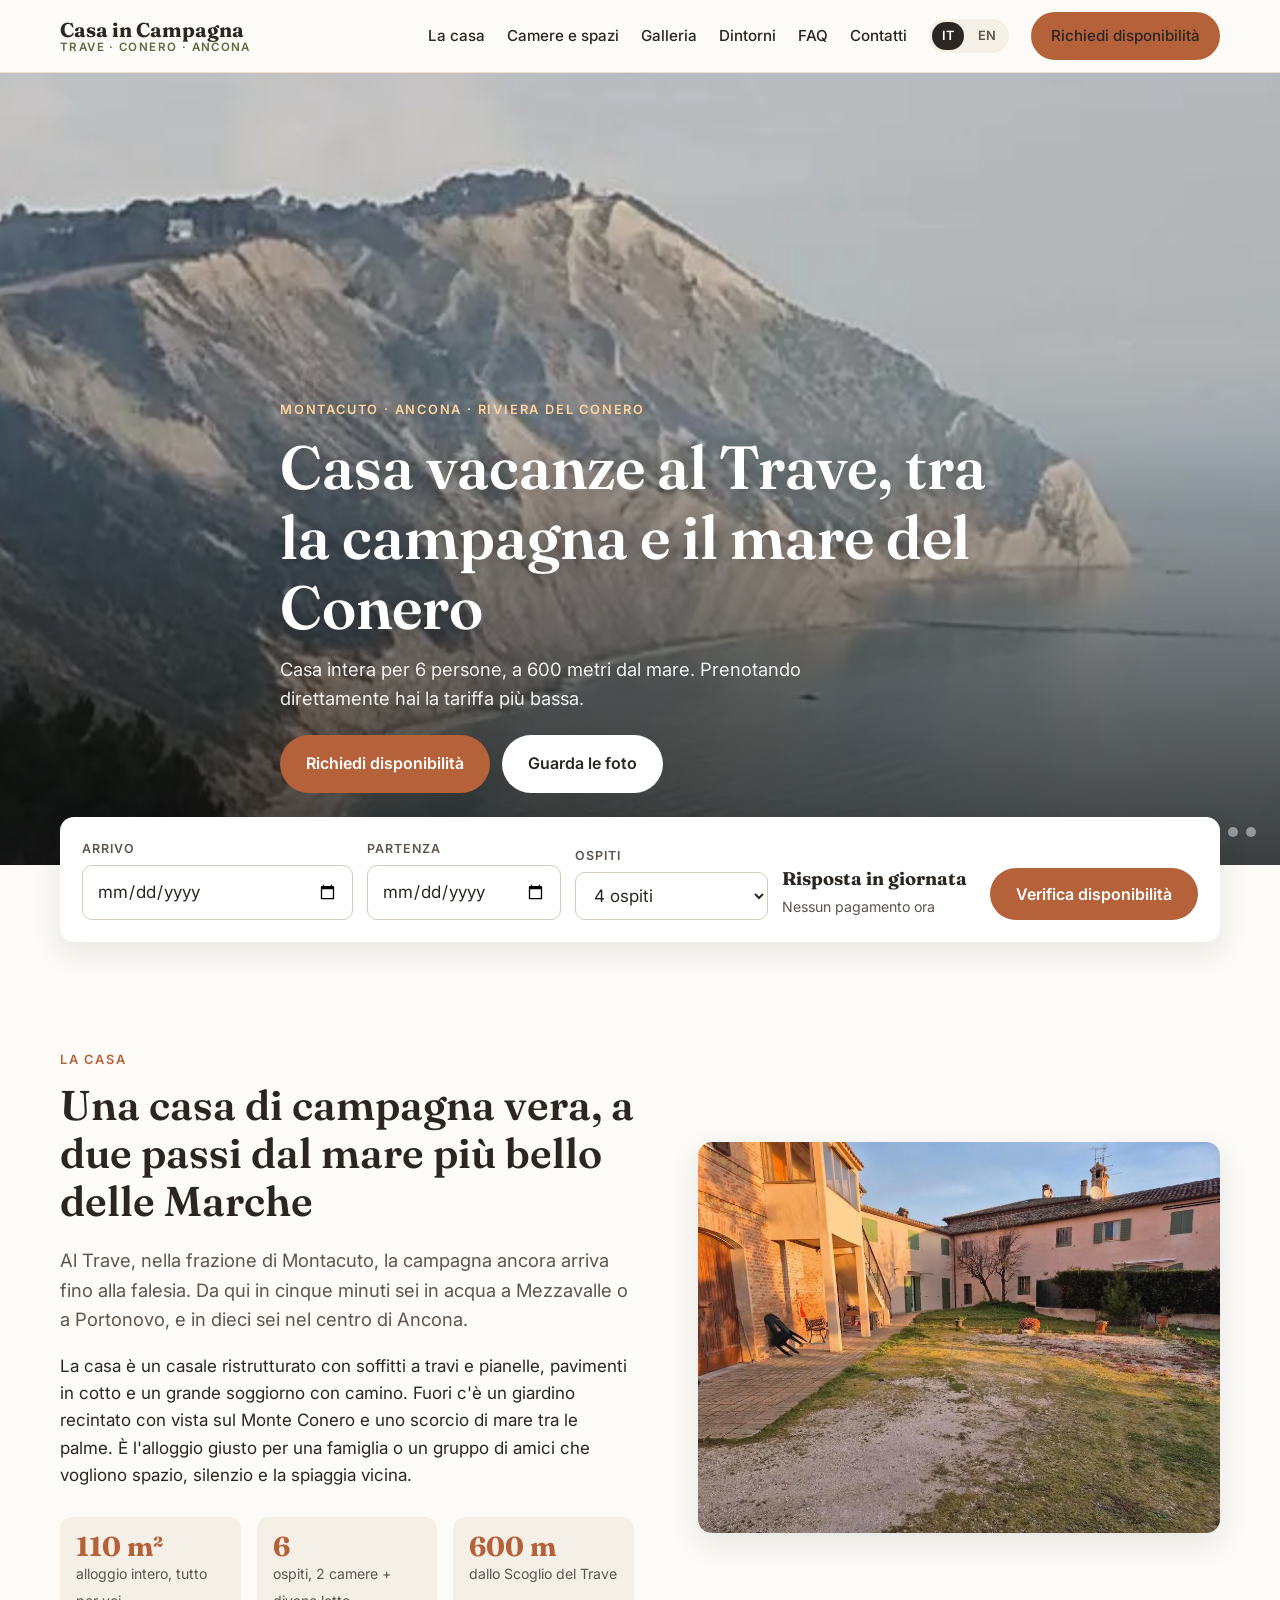
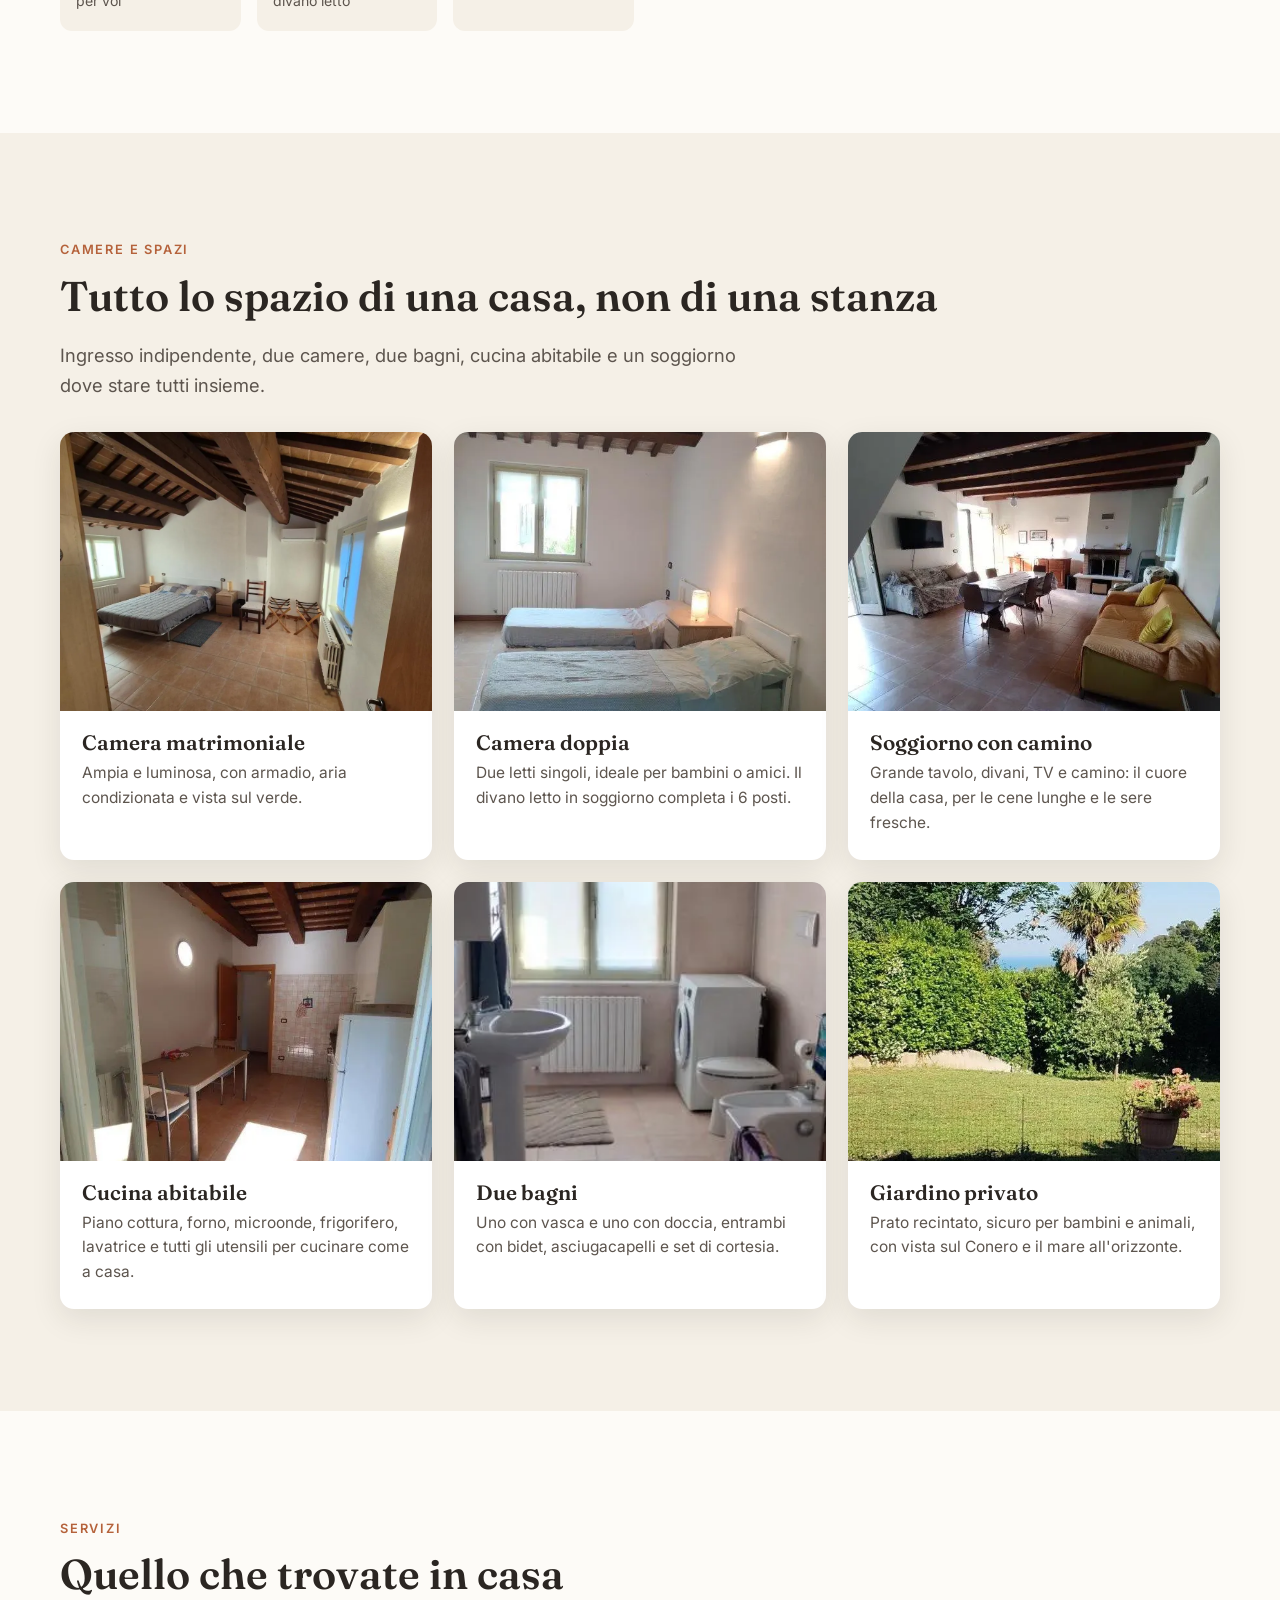
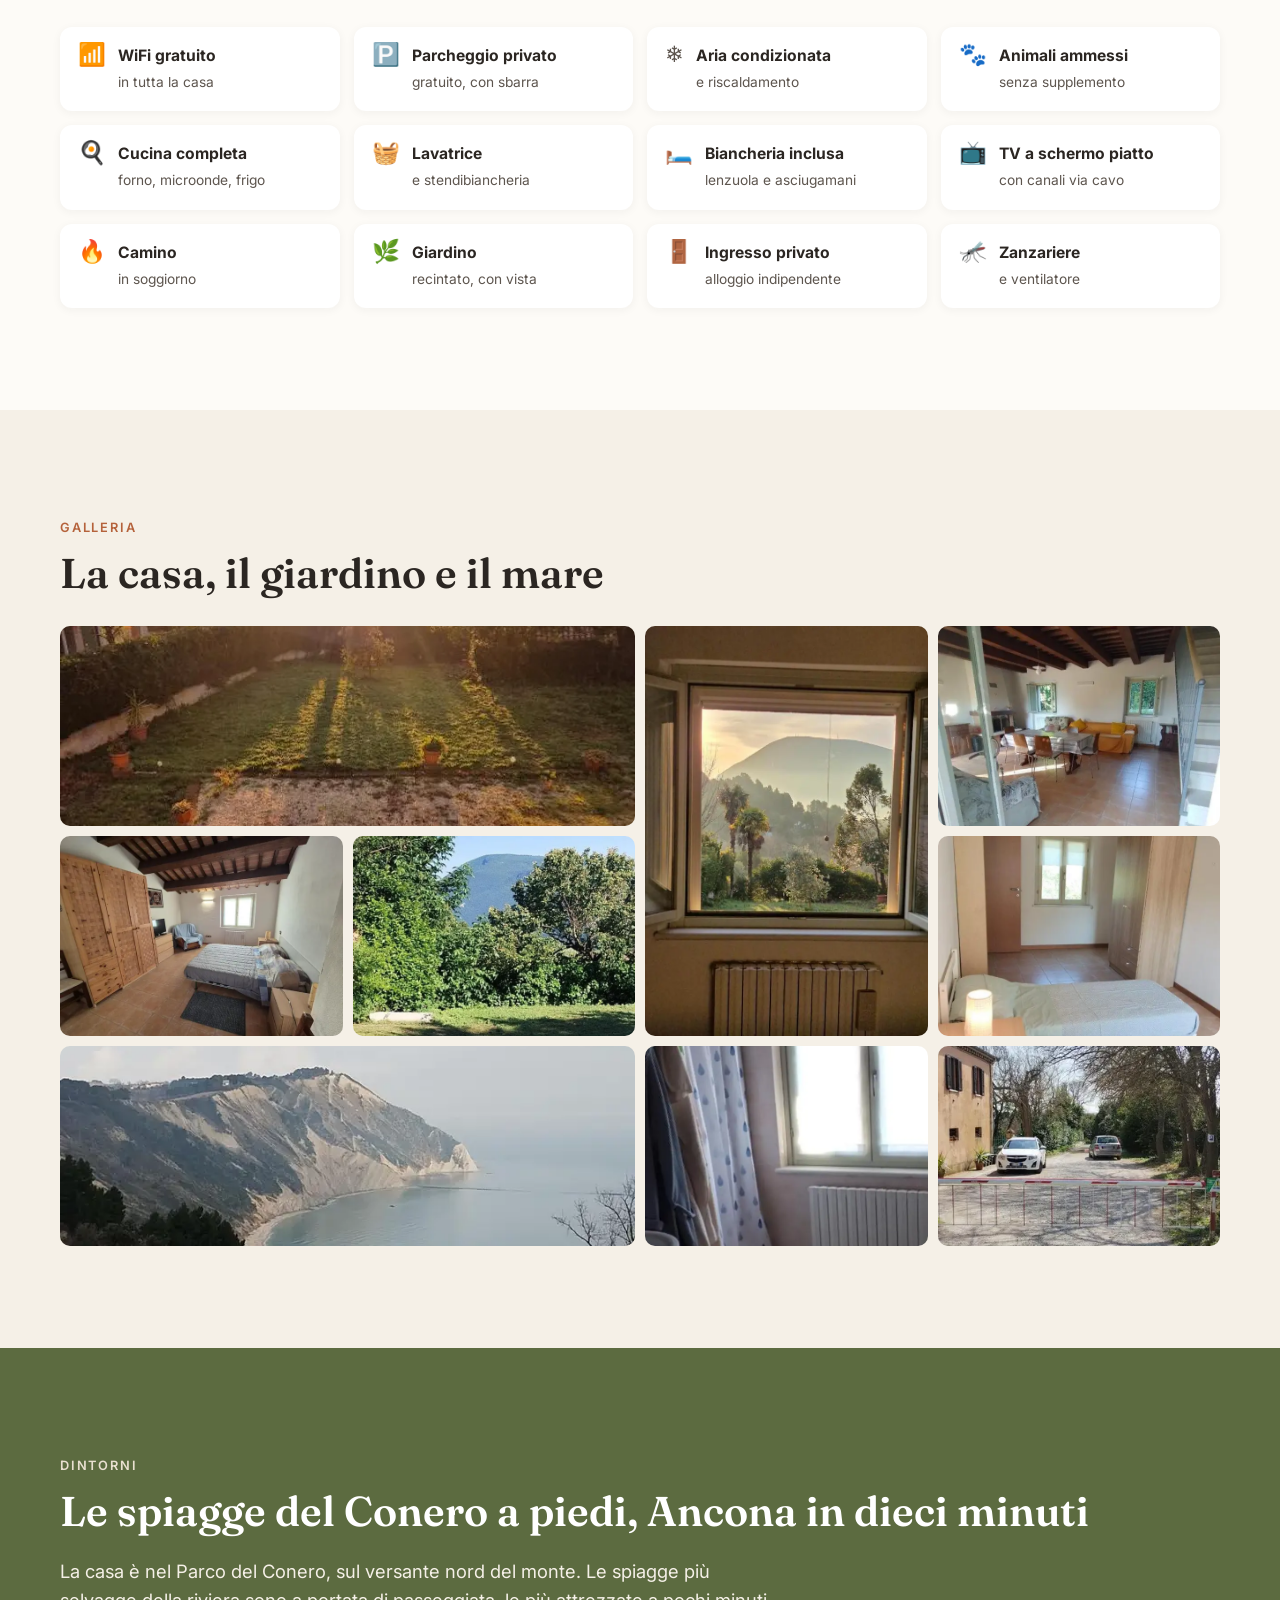
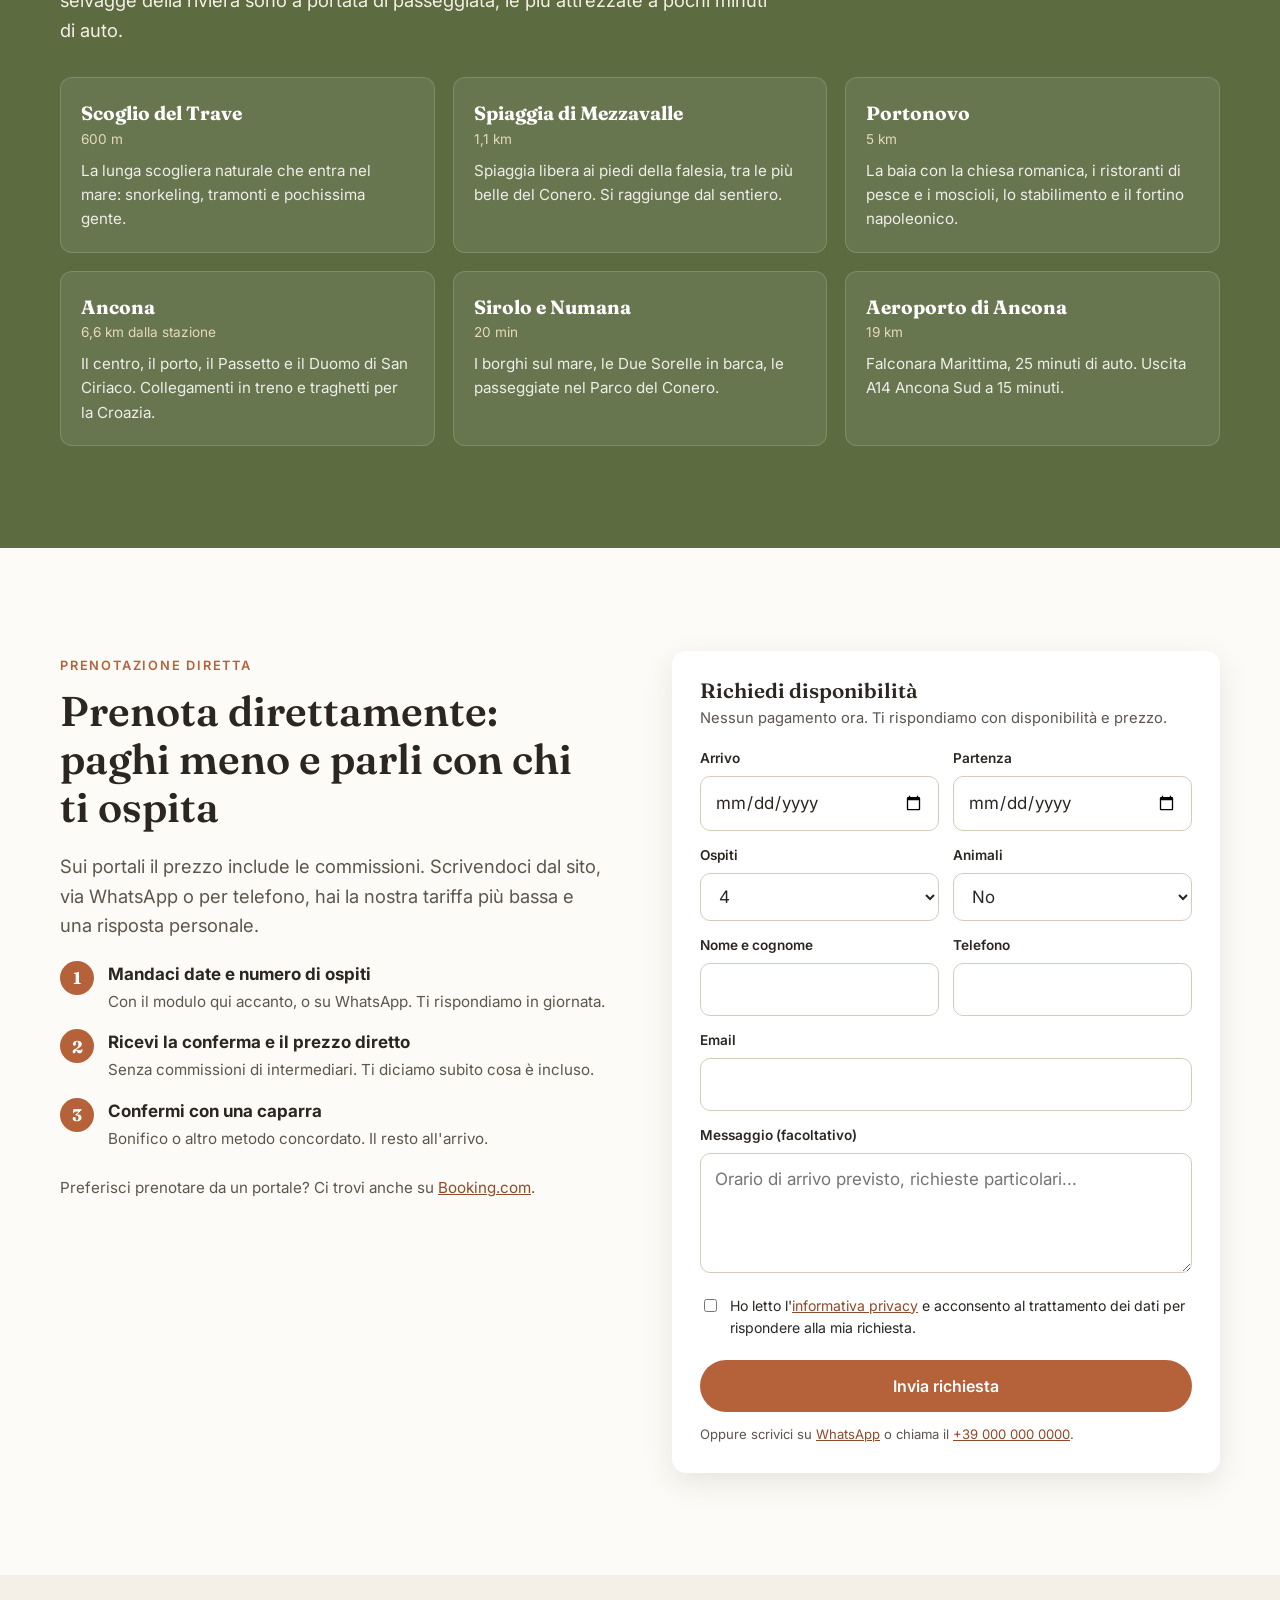
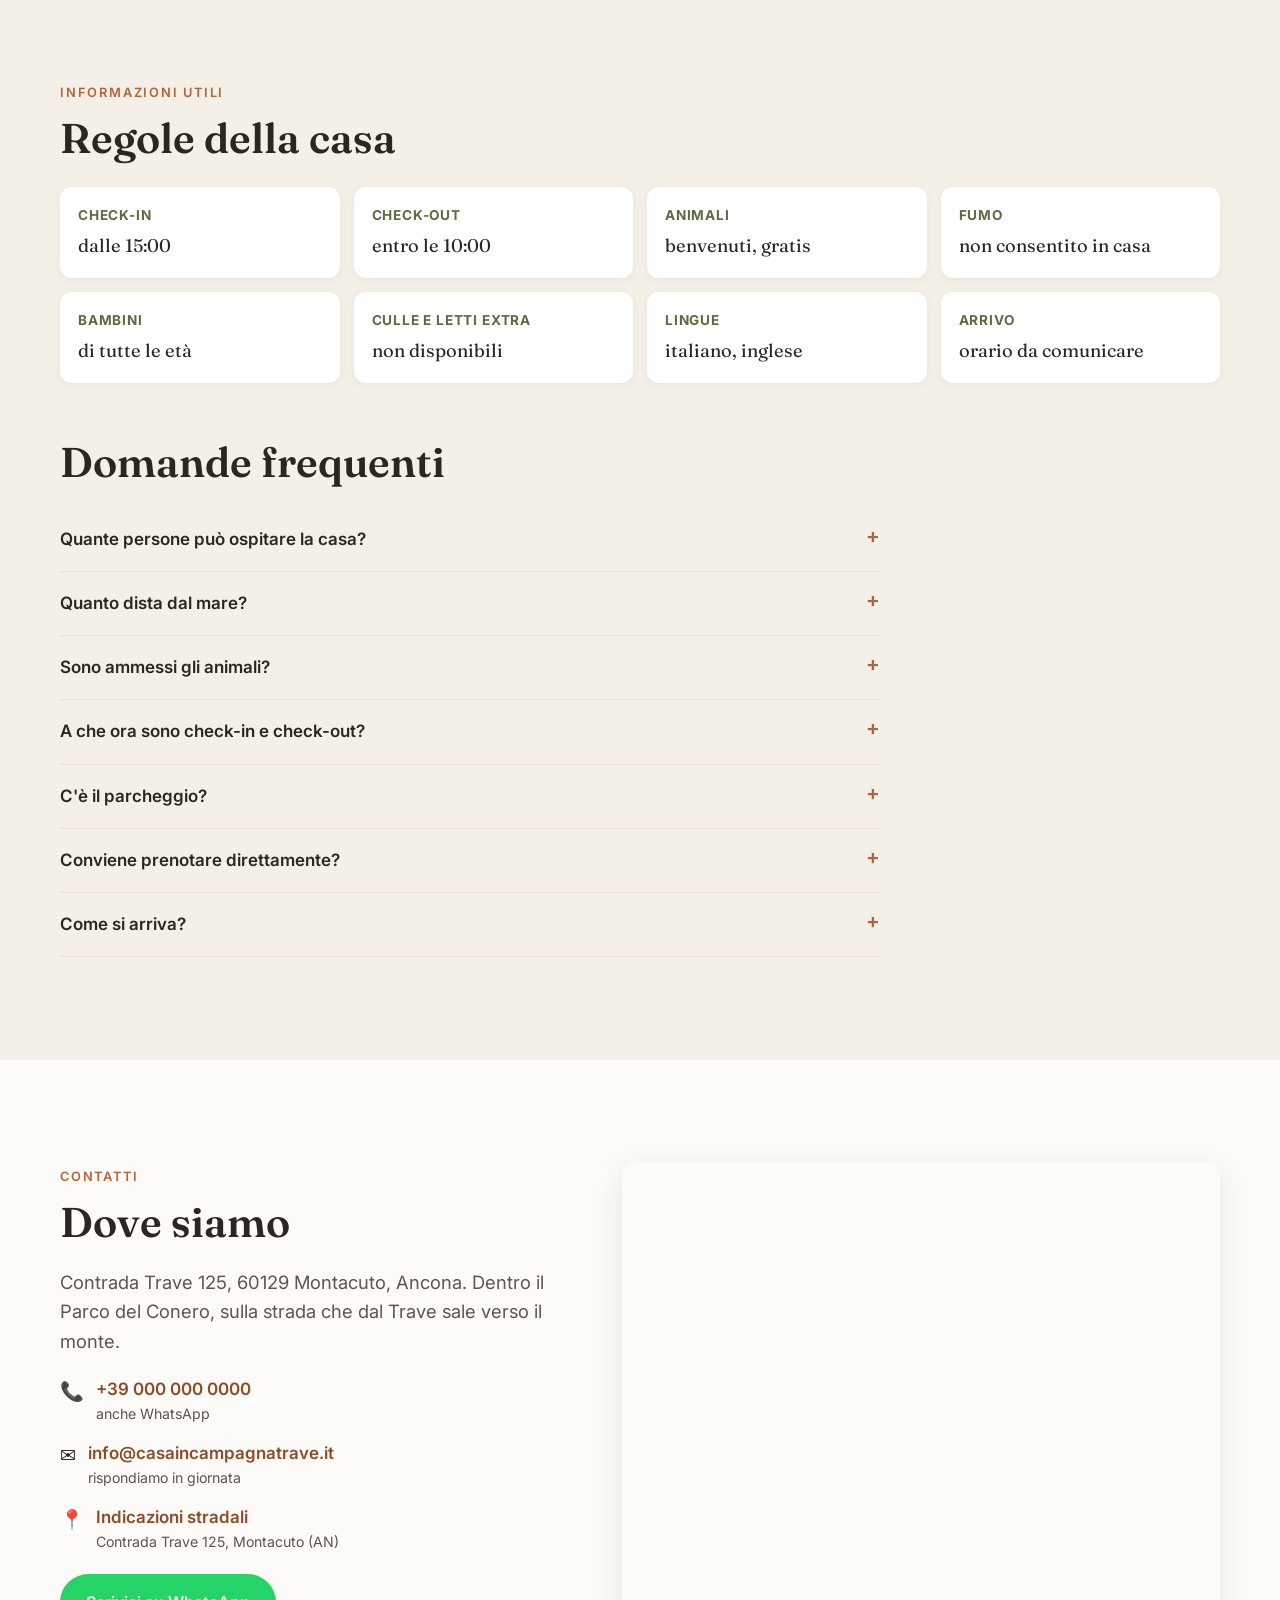
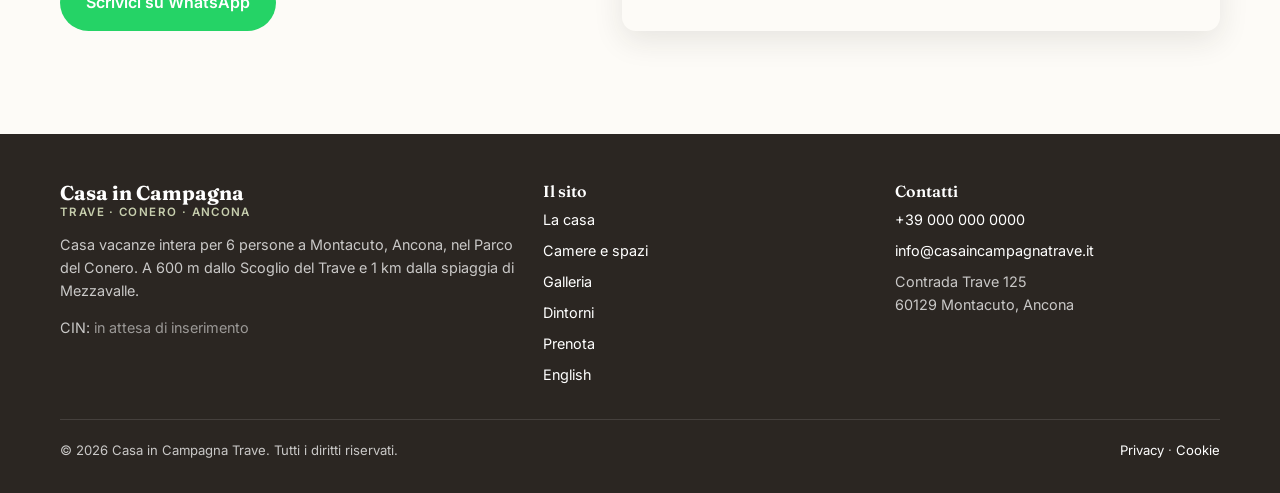
==== commit a035ff40: "Hero a slideshow: foto a tutto schermo con dissolvenza e testo ridotto Co-Authored-By: Claude Fable " ====
--- a/index.html
+++ b/index.html
@@ -118,26 +118,39 @@
 
 <main id="top">
 
-  <section class="hero">
-    <picture>
-      <source srcset="images/spiaggia-mezzavalle-conero.webp" type="image/webp">
-      <img src="images/spiaggia-mezzavalle-conero.jpg" alt="La falesia e la spiaggia di Mezzavalle sul Monte Conero, a un chilometro dalla casa" width="1024" height="403" fetchpriority="high">
-    </picture>
+  <section class="hero" id="hero">
+    <div class="slides">
+      <picture class="slide active">
+        <source srcset="images/spiaggia-mezzavalle-conero.webp" type="image/webp">
+        <img src="images/spiaggia-mezzavalle-conero.jpg" alt="La spiaggia di Mezzavalle sul Conero, a un chilometro dalla casa" fetchpriority="high">
+      </picture>
+      <picture class="slide">
+        <source srcset="images/casa-esterno-cortile.webp" type="image/webp">
+        <img src="images/casa-esterno-cortile.jpg" alt="Il cortile del casale al Trave" loading="lazy">
+      </picture>
+      <picture class="slide">
+        <source srcset="images/tramonto-giardino.webp" type="image/webp">
+        <img src="images/tramonto-giardino.jpg" alt="Tramonto sul giardino con il Monte Conero" loading="lazy">
+      </picture>
+      <picture class="slide">
+        <source srcset="images/giardino-palma-mare.webp" type="image/webp">
+        <img src="images/giardino-palma-mare.jpg" alt="Il giardino con la palma e il mare all'orizzonte" loading="lazy">
+      </picture>
+      <picture class="slide">
+        <source srcset="images/soggiorno-camino.webp" type="image/webp">
+        <img src="images/soggiorno-camino.jpg" alt="Il soggiorno con il camino e le travi a vista" loading="lazy">
+      </picture>
+    </div>
     <div class="container hero-content">
-      <span class="eyebrow" style="color:#ffd39a">Montacuto · Ancona · Riviera del Conero</span>
+      <span class="eyebrow">Montacuto · Ancona · Riviera del Conero</span>
       <h1>Casa vacanze al Trave, tra la campagna e il mare del Conero</h1>
-      <p>Una casa intera di 110 m² per 6 persone, con giardino, travi a vista e parcheggio privato. A 600 metri dallo Scoglio del Trave e a un chilometro dalla spiaggia di Mezzavalle.</p>
+      <p>Casa intera per 6 persone, a 600 metri dal mare. Prenotando direttamente hai la tariffa più bassa.</p>
       <div class="hero-actions">
         <a class="btn btn-primary" href="#prenota">Richiedi disponibilità</a>
         <a class="btn btn-light" href="#galleria">Guarda le foto</a>
       </div>
-      <div class="hero-badges">
-        <span>Prenotazione diretta al miglior prezzo</span>
-        <span>Animali ammessi gratis</span>
-        <span>Parcheggio privato</span>
-        <span>WiFi e aria condizionata</span>
-      </div>
-    </div>
+    </div>
+    <div class="hero-dots" aria-label="Scegli foto"><button type="button" aria-label="Foto 1" aria-current="true"></button><button type="button" aria-label="Foto 2"></button><button type="button" aria-label="Foto 3"></button><button type="button" aria-label="Foto 4"></button><button type="button" aria-label="Foto 5"></button></div>
   </section>
 
   <div class="container">
--- a/css/style.css
+++ b/css/style.css
@@ -146,22 +146,32 @@
   position: relative; min-height: 88vh; display: grid; align-items: end;
   color: var(--white); isolation: isolate; overflow: hidden;
 }
-.hero picture, .hero img {
-  position: absolute; inset: 0; width: 100%; height: 100%; object-fit: cover; z-index: -2;
-}
+.slides { position: absolute; inset: 0; z-index: -2; background: var(--ink); }
+.slide { position: absolute; inset: 0; opacity: 0; transition: opacity 1.6s ease; }
+.slide.active { opacity: 1; }
+.slide img {
+  width: 100%; height: 100%; object-fit: cover;
+  transform: scale(1);
+}
+.slide.active img { animation: kenburns 9s ease-out forwards; }
+@keyframes kenburns { from { transform: scale(1); } to { transform: scale(1.08); } }
 .hero::after {
   content: ""; position: absolute; inset: 0; z-index: -1;
-  background: linear-gradient(180deg, rgba(20,20,20,0.15) 0%, rgba(20,20,20,0.25) 40%, rgba(20,20,20,0.78) 100%);
-}
-.hero-content { padding: 120px 0 56px; max-width: 760px; }
-.hero h1 { color: var(--white); margin-bottom: 16px; }
-.hero p { font-size: 1.2rem; max-width: 56ch; color: rgba(255,255,255,0.92); }
-.hero-actions { display: flex; flex-wrap: wrap; gap: 12px; margin-top: 24px; }
-.hero-badges {
-  display: flex; flex-wrap: wrap; gap: 10px 22px; margin-top: 28px;
-  font-size: 0.92rem; color: rgba(255,255,255,0.9);
-}
-.hero-badges span::before { content: "✓ "; color: #ffd39a; }
+  background: linear-gradient(180deg, rgba(20,20,20,0.10) 0%, rgba(20,20,20,0.10) 45%, rgba(20,20,20,0.72) 100%);
+}
+.hero-content { padding: 120px 0 72px; max-width: 720px; }
+.hero .eyebrow { color: #ffd39a; }
+.hero h1 { color: var(--white); margin-bottom: 12px; text-shadow: 0 2px 20px rgba(0,0,0,.25); }
+.hero p { font-size: 1.15rem; max-width: 48ch; color: rgba(255,255,255,0.92); }
+.hero-actions { display: flex; flex-wrap: wrap; gap: 12px; margin-top: 22px; }
+.hero-dots {
+  position: absolute; right: 24px; bottom: 28px; display: flex; gap: 8px; z-index: 1;
+}
+.hero-dots button {
+  width: 10px; height: 10px; border-radius: 50%; border: 0; padding: 0; cursor: pointer;
+  background: rgba(255,255,255,0.45); transition: background .2s, transform .2s;
+}
+.hero-dots button[aria-current="true"] { background: var(--white); transform: scale(1.25); }
 
 /* Quick booking bar */
 .quick {
@@ -326,8 +336,9 @@
   .nav .lang { margin-top: 8px; }
   .nav .lang a { width: auto; padding: 6px 14px; }
   .nav .btn { width: 100%; margin-top: 8px; }
-  .hero { min-height: 78vh; }
-  .hero-content { padding: 96px 0 44px; }
+  .hero { min-height: 82vh; }
+  .hero-content { padding: 96px 0 56px; }
+  .hero-dots { right: 16px; bottom: 16px; }
   .quick { grid-template-columns: 1fr; margin-top: -24px; }
   .split, .direct, .contact, .grid-2, .grid-3, .places { grid-template-columns: 1fr; }
   .stats { grid-template-columns: repeat(3, 1fr); gap: 8px; }
@@ -343,5 +354,6 @@
 
 @media (prefers-reduced-motion: reduce) {
   html { scroll-behavior: auto; }
-  .btn, .gallery img { transition: none; }
-}
+  .btn, .gallery img, .slide { transition: none; }
+  .slide.active img { animation: none; }
+}
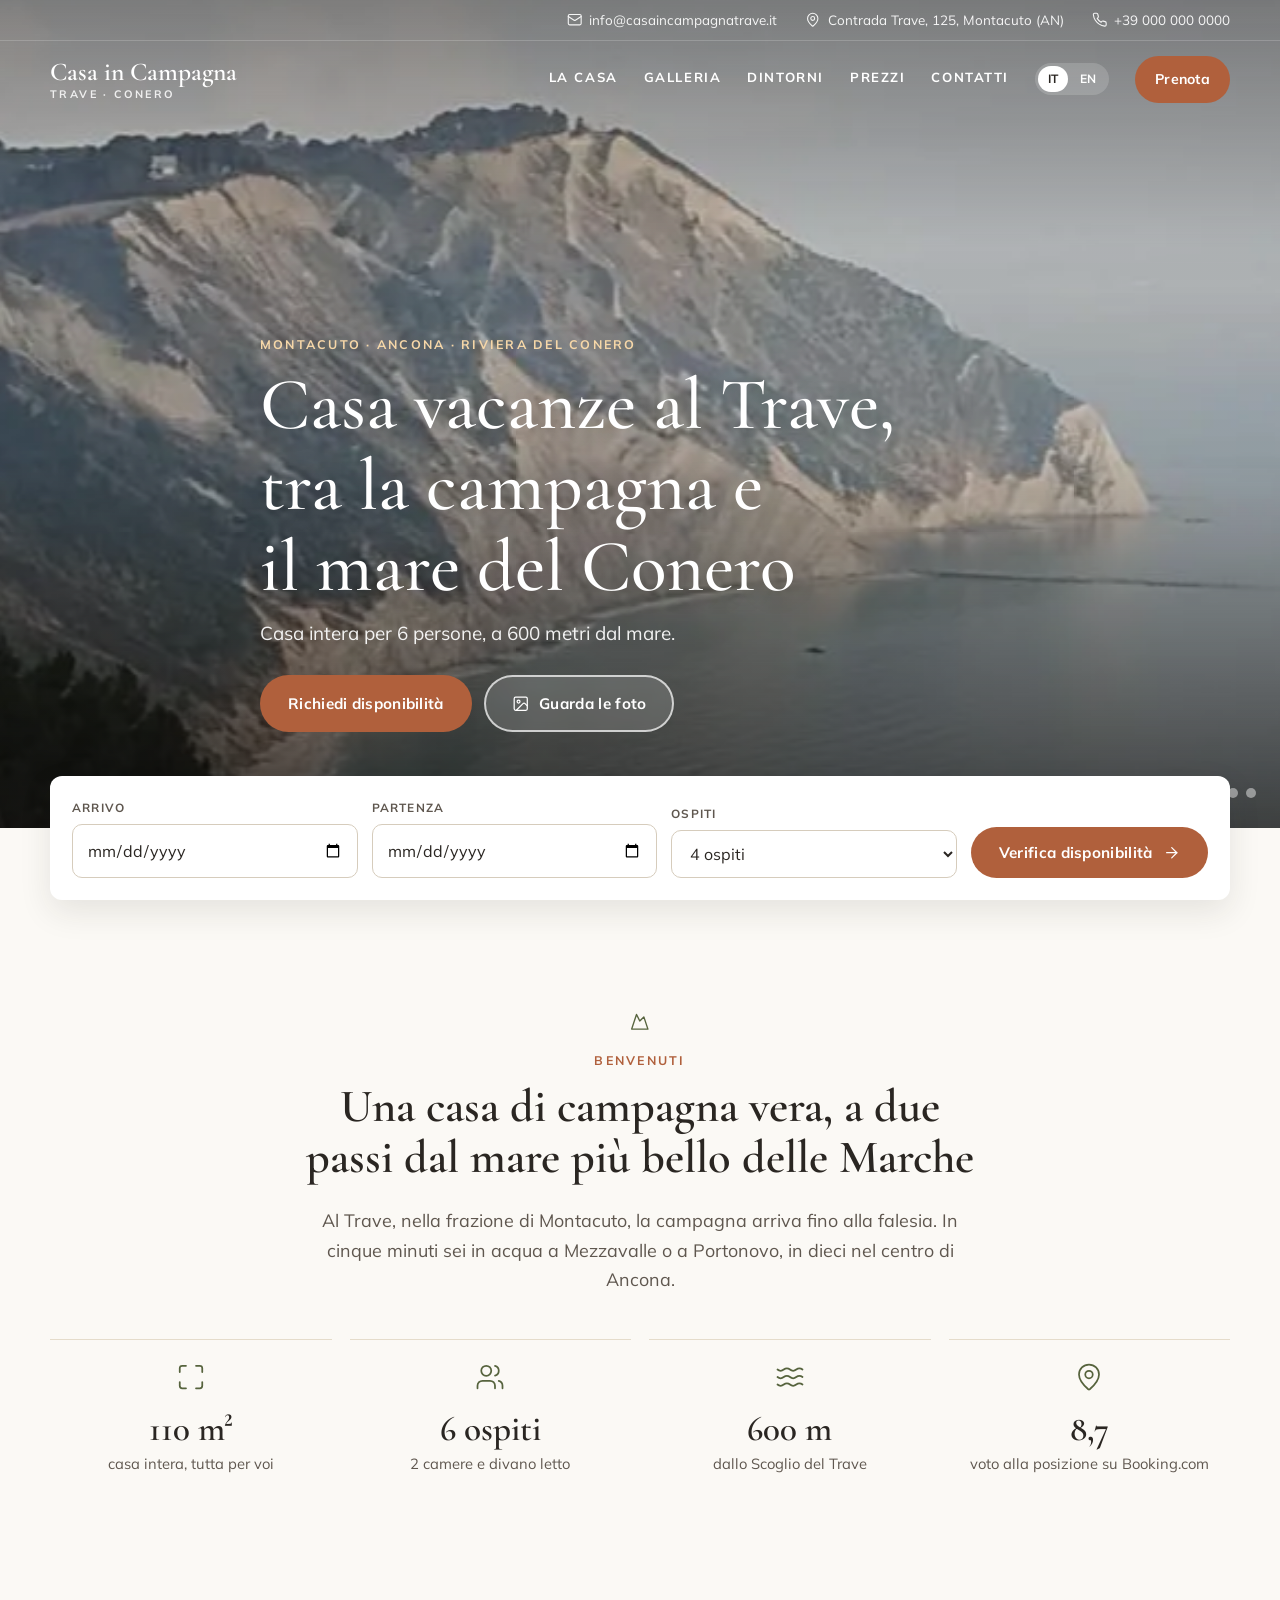
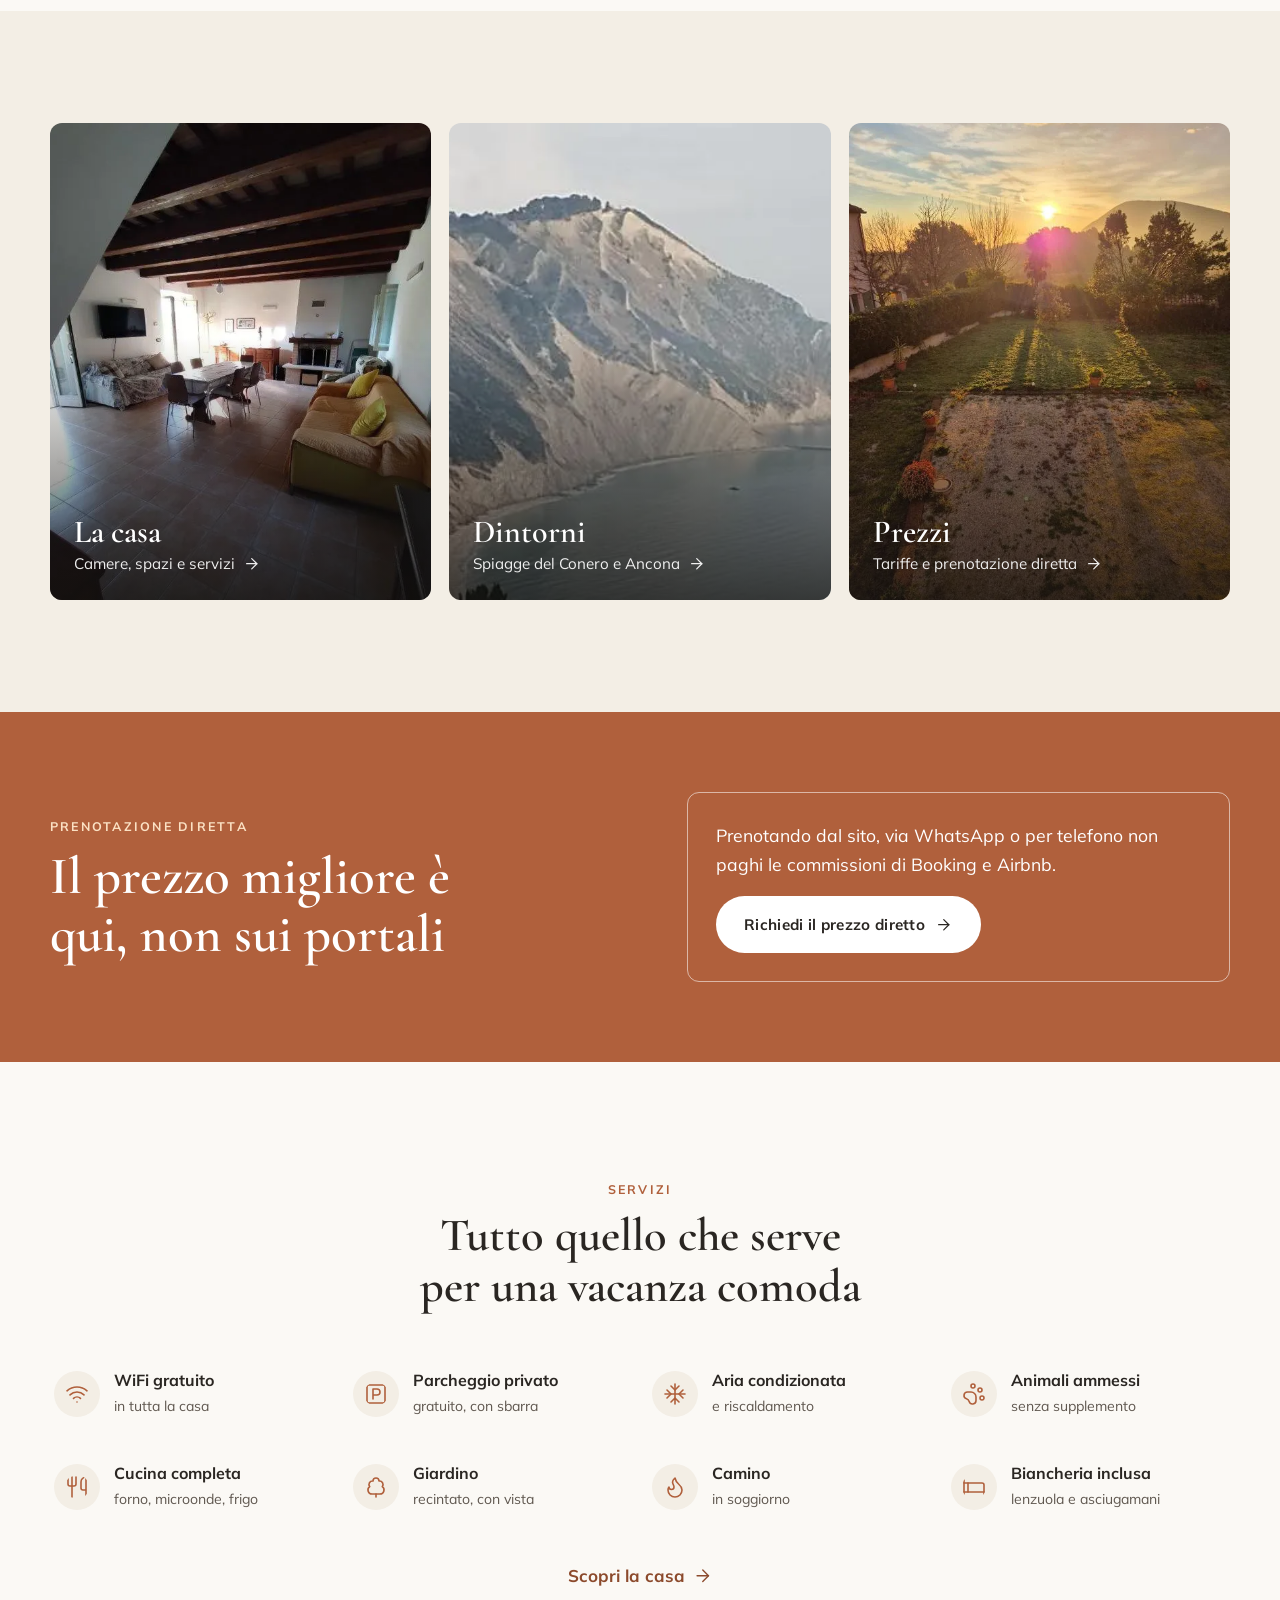
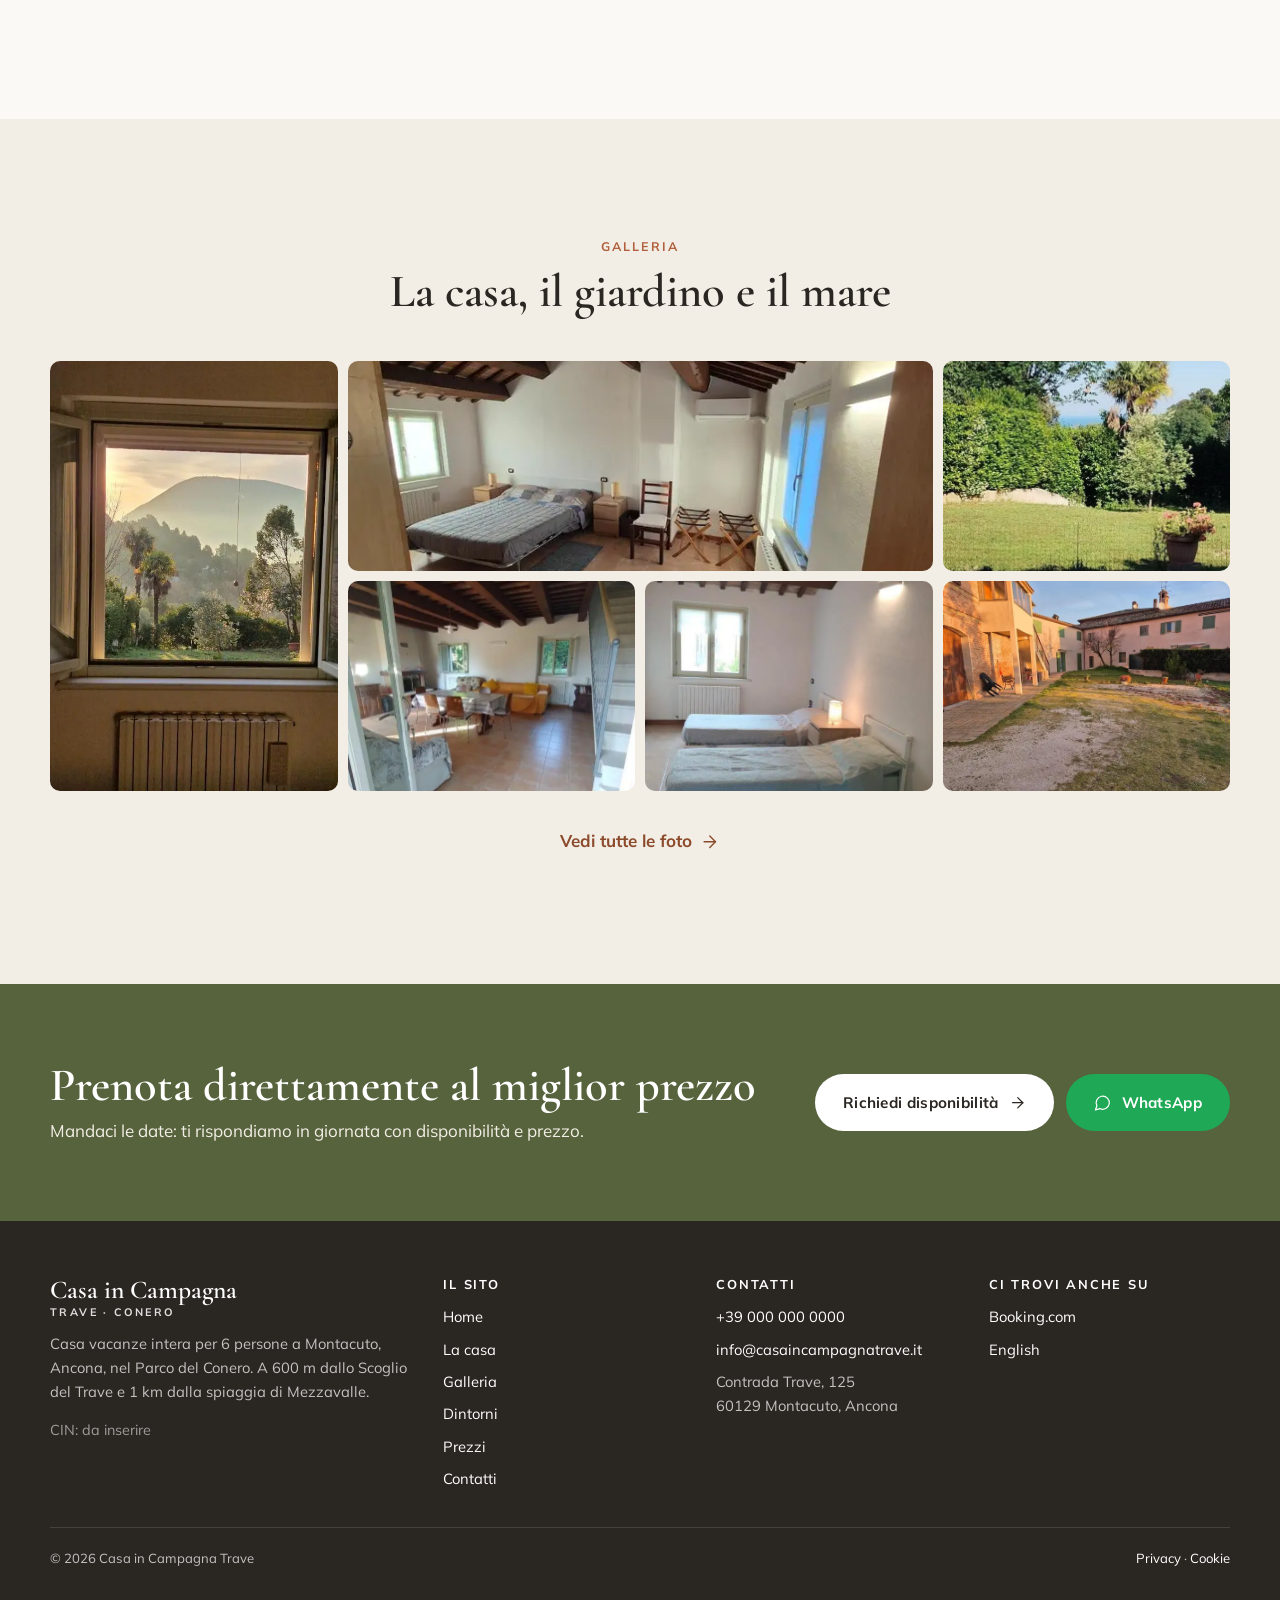
==== commit 7a254aa5: "Sito multipagina con icone SVG al posto delle emoji Sei pagine per lingua (home, la casa, galleria, " ====
--- a/index.html
+++ b/index.html
@@ -4,471 +4,232 @@
   <meta charset="utf-8">
   <meta name="viewport" content="width=device-width, initial-scale=1">
   <title>Casa in Campagna Trave | Casa vacanze al Conero a 600 m dal mare, Ancona</title>
-  <meta name="description" content="Casa vacanze intera di 110 m² a Montacuto (Ancona), a 600 m dallo Scoglio del Trave e 1 km dalla spiaggia di Mezzavalle. Fino a 6 ospiti, 2 bagni, giardino, parcheggio privato, WiFi, animali ammessi. Prenota direttamente al miglior prezzo.">
+  <meta name="description" content="Casa vacanze intera di 110 m² a Montacuto (Ancona), a 600 m dallo Scoglio del Trave e 1 km dalla spiaggia di Mezzavalle. Fino a 6 ospiti, giardino, parcheggio privato, animali ammessi. Prenota direttamente al miglior prezzo.">
   <link rel="canonical" href="https://www.casaincampagnatrave.it/">
   <link rel="alternate" hreflang="it" href="https://www.casaincampagnatrave.it/">
   <link rel="alternate" hreflang="en" href="https://www.casaincampagnatrave.it/en/">
   <link rel="alternate" hreflang="x-default" href="https://www.casaincampagnatrave.it/">
   <meta name="robots" content="index, follow, max-image-preview:large">
-  <meta name="geo.region" content="IT-AN">
-  <meta name="geo.placename" content="Montacuto, Ancona">
-
   <meta property="og:type" content="website">
   <meta property="og:locale" content="it_IT">
-  <meta property="og:locale:alternate" content="en_GB">
   <meta property="og:site_name" content="Casa in Campagna Trave">
-  <meta property="og:title" content="Casa in Campagna Trave | Casa vacanze al Conero a 600 m dal mare">
-  <meta property="og:description" content="Casa vacanze intera per 6 persone tra la campagna e il mare del Conero. Giardino, parcheggio privato, animali ammessi. Prenota direttamente al miglior prezzo.">
+  <meta property="og:title" content="Casa in Campagna Trave | Casa vacanze al Conero a 600 m dal mare, Ancona">
+  <meta property="og:description" content="Casa vacanze intera di 110 m² a Montacuto (Ancona), a 600 m dallo Scoglio del Trave e 1 km dalla spiaggia di Mezzavalle. Fino a 6 ospiti, giardino, parcheggio privato, animali ammessi. Prenota direttamente al miglior prezzo.">
   <meta property="og:url" content="https://www.casaincampagnatrave.it/">
   <meta property="og:image" content="https://www.casaincampagnatrave.it/images/spiaggia-mezzavalle-conero.jpg">
   <meta name="twitter:card" content="summary_large_image">
-
   <link rel="icon" href="favicon.svg" type="image/svg+xml">
   <link rel="preconnect" href="https://fonts.googleapis.com">
   <link rel="preconnect" href="https://fonts.gstatic.com" crossorigin>
-  <link rel="stylesheet" href="https://fonts.googleapis.com/css2?family=Fraunces:opsz,wght@9..144,600;9..144,700&family=Inter:wght@400;500;600&display=swap">
+  <link rel="stylesheet" href="https://fonts.googleapis.com/css2?family=Cormorant+Garamond:ital,wght@0,500;0,600;1,500&family=Mulish:wght@400;500;600;700&display=swap">
   <link rel="stylesheet" href="css/style.css">
-  <link rel="preload" as="image" href="images/spiaggia-mezzavalle-conero.webp" type="image/webp">
-
-  <script type="application/ld+json">
-  {
-    "@context": "https://schema.org",
-    "@graph": [
-      {
-        "@type": "VacationRental",
-        "@id": "https://www.casaincampagnatrave.it/#casa",
-        "name": "Casa in Campagna Trave",
-        "alternateName": "casa in campagna",
-        "description": "Casa vacanze intera di 110 m² a Montacuto (Ancona), sul Monte Conero, a 600 m dallo Scoglio del Trave e 1,1 km dalla spiaggia di Mezzavalle. Fino a 6 ospiti, 2 camere, 2 bagni, cucina, giardino e parcheggio privato.",
-        "url": "https://www.casaincampagnatrave.it/",
-        "image": [
-          "https://www.casaincampagnatrave.it/images/spiaggia-mezzavalle-conero.jpg",
-          "https://www.casaincampagnatrave.it/images/casa-esterno-cortile.jpg",
-          "https://www.casaincampagnatrave.it/images/camera-matrimoniale.jpg",
-          "https://www.casaincampagnatrave.it/images/soggiorno-camino.jpg"
-        ],
-        "telephone": "+39 000 000 0000",
-        "email": "info@casaincampagnatrave.it",
-        "address": {
-          "@type": "PostalAddress",
-          "streetAddress": "Contrada Trave, 125",
-          "addressLocality": "Montacuto",
-          "addressRegion": "AN",
-          "postalCode": "60129",
-          "addressCountry": "IT"
-        },
-        "geo": { "@type": "GeoCoordinates", "latitude": 43.5727, "longitude": 13.5488 },
-        "containsPlace": {
-          "@type": "Accommodation",
-          "name": "Casa in Campagna Trave, alloggio intero",
-          "floorSize": { "@type": "QuantitativeValue", "value": 110, "unitCode": "MTK" },
-          "numberOfBedrooms": 2,
-          "numberOfBathroomsTotal": 2,
-          "occupancy": { "@type": "QuantitativeValue", "maxValue": 6 },
-          "petsAllowed": true,
-          "amenityFeature": [
-            { "@type": "LocationFeatureSpecification", "name": "WiFi gratuito", "value": true },
-            { "@type": "LocationFeatureSpecification", "name": "Parcheggio privato gratuito", "value": true },
-            { "@type": "LocationFeatureSpecification", "name": "Aria condizionata", "value": true },
-            { "@type": "LocationFeatureSpecification", "name": "Cucina attrezzata", "value": true },
-            { "@type": "LocationFeatureSpecification", "name": "Lavatrice", "value": true },
-            { "@type": "LocationFeatureSpecification", "name": "Giardino", "value": true },
-            { "@type": "LocationFeatureSpecification", "name": "Camino", "value": true }
-          ]
-        },
-        "checkinTime": "15:00",
-        "checkoutTime": "10:00",
-        "smokingAllowed": false,
-        "knowsLanguage": ["it", "en"],
-        "sameAs": ["https://www.booking.com/hotel/it/casa-in-campagna-trave.it.html"]
-      },
-      {
-        "@type": "FAQPage",
-        "mainEntity": [
-          { "@type": "Question", "name": "Quante persone può ospitare la casa?", "acceptedAnswer": { "@type": "Answer", "text": "Fino a 6 ospiti: una camera matrimoniale, una camera con due letti singoli e un divano letto in soggiorno." } },
-          { "@type": "Question", "name": "Quanto dista dal mare?", "acceptedAnswer": { "@type": "Answer", "text": "Lo Scoglio del Trave è a 600 metri e la spiaggia di Mezzavalle a circa 1,1 km. Portonovo si raggiunge in pochi minuti di auto." } },
-          { "@type": "Question", "name": "Sono ammessi gli animali?", "acceptedAnswer": { "@type": "Answer", "text": "Sì, gli animali domestici sono i benvenuti senza alcun supplemento." } },
-          { "@type": "Question", "name": "A che ora sono check-in e check-out?", "acceptedAnswer": { "@type": "Answer", "text": "Check-in dalle 15:00, check-out entro le 10:00. L'orario di arrivo va comunicato in anticipo." } },
-          { "@type": "Question", "name": "C'è il parcheggio?", "acceptedAnswer": { "@type": "Answer", "text": "Sì, parcheggio privato gratuito all'interno della proprietà, senza prenotazione." } },
-          { "@type": "Question", "name": "Conviene prenotare direttamente?", "acceptedAnswer": { "@type": "Answer", "text": "Sì: prenotando dal sito, via email o telefono, non si pagano le commissioni dei portali e la tariffa è più bassa." } }
-        ]
-      }
-    ]
-  }
-  </script>
+  <script type="application/ld+json">{"@context":"https://schema.org","@graph":[{"@type":"VacationRental","@id":"https://www.casaincampagnatrave.it/#casa","name":"Casa in Campagna Trave","description":"Casa vacanze intera di 110 m² a Montacuto (Ancona), sul Monte Conero, a 600 m dallo Scoglio del Trave e 1,1 km dalla spiaggia di Mezzavalle. Fino a 6 ospiti, 2 camere, 2 bagni, cucina, giardino e parcheggio privato.","url":"https://www.casaincampagnatrave.it/","image":["https://www.casaincampagnatrave.it/images/spiaggia-mezzavalle-conero.jpg","https://www.casaincampagnatrave.it/images/casa-esterno-cortile.jpg","https://www.casaincampagnatrave.it/images/camera-matrimoniale.jpg","https://www.casaincampagnatrave.it/images/soggiorno-camino.jpg"],"telephone":"+39 000 000 0000","email":"info@casaincampagnatrave.it","address":{"@type":"PostalAddress","streetAddress":"Contrada Trave, 125","addressLocality":"Montacuto","addressRegion":"AN","postalCode":"60129","addressCountry":"IT"},"geo":{"@type":"GeoCoordinates","latitude":43.5727,"longitude":13.5488},"containsPlace":{"@type":"Accommodation","name":"Casa in Campagna Trave, alloggio intero","floorSize":{"@type":"QuantitativeValue","value":110,"unitCode":"MTK"},"numberOfBedrooms":2,"numberOfBathroomsTotal":2,"occupancy":{"@type":"QuantitativeValue","maxValue":6},"petsAllowed":true,"amenityFeature":[{"@type":"LocationFeatureSpecification","name":"WiFi gratuito","value":true},{"@type":"LocationFeatureSpecification","name":"Parcheggio privato gratuito","value":true},{"@type":"LocationFeatureSpecification","name":"Aria condizionata","value":true},{"@type":"LocationFeatureSpecification","name":"Cucina attrezzata","value":true},{"@type":"LocationFeatureSpecification","name":"Lavatrice","value":true},{"@type":"LocationFeatureSpecification","name":"Giardino","value":true},{"@type":"LocationFeatureSpecification","name":"Camino","value":true}]},"checkinTime":"15:00","checkoutTime":"10:00","smokingAllowed":false,"knowsLanguage":["it","en"],"sameAs":["https://www.booking.com/hotel/it/casa-in-campagna-trave.it.html"]}]}</script>
 </head>
-<body>
-
-<header class="header">
+<body class="page-home">
+
+<header class="header" id="header">
+  <div class="topbar">
+    <div class="container topbar-inner">
+      <a href="mailto:info@casaincampagnatrave.it"><svg class="icon" viewBox="0 0 24 24" aria-hidden="true"><rect width="20" height="16" x="2" y="4" rx="2"/><path d="m22 7-8.97 5.7a1.94 1.94 0 0 1-2.06 0L2 7"/></svg>info@casaincampagnatrave.it</a>
+      <a href="https://www.google.com/maps/dir/?api=1&destination=Contrada+Trave+125,+60129+Montacuto+AN" target="_blank" rel="noopener"><svg class="icon" viewBox="0 0 24 24" aria-hidden="true"><path d="M20 10c0 5-5.54 10.19-7.4 11.8a1 1 0 0 1-1.2 0C9.54 20.19 4 15 4 10a8 8 0 0 1 16 0"/><circle cx="12" cy="10" r="3"/></svg>Contrada Trave, 125, Montacuto (AN)</a>
+      <a href="tel:+390000000000"><svg class="icon" viewBox="0 0 24 24" aria-hidden="true"><path d="M22 16.92v3a2 2 0 0 1-2.18 2 19.8 19.8 0 0 1-8.63-3.07 19.5 19.5 0 0 1-6-6 19.8 19.8 0 0 1-3.07-8.67A2 2 0 0 1 4.11 2h3a2 2 0 0 1 2 1.72c.13.96.36 1.9.7 2.81a2 2 0 0 1-.45 2.11L8.09 9.91a16 16 0 0 0 6 6l1.27-1.27a2 2 0 0 1 2.11-.45c.91.34 1.85.57 2.81.7A2 2 0 0 1 22 16.92z"/></svg>+39 000 000 0000</a>
+    </div>
+  </div>
   <div class="container header-inner">
-    <a class="brand" href="#top">Casa in Campagna<small>Trave · Conero · Ancona</small></a>
-    <button class="nav-toggle" aria-label="Apri menu" aria-expanded="false" aria-controls="nav"><span></span><span></span><span></span></button>
+    <a class="brand" href="./">Casa in Campagna<small>Trave · Conero</small></a>
+    <button class="nav-toggle" type="button" aria-label="Apri menu" aria-expanded="false" aria-controls="nav"><span></span><span></span><span></span></button>
     <nav class="nav" id="nav" aria-label="Principale">
-      <a href="#casa">La casa</a>
-      <a href="#spazi">Camere e spazi</a>
-      <a href="#galleria">Galleria</a>
-      <a href="#dintorni">Dintorni</a>
-      <a href="#faq">FAQ</a>
-      <a href="#contatti">Contatti</a>
-      <div class="lang" aria-label="Lingua"><a href="./" aria-current="true" lang="it">IT</a><a href="en/" lang="en" hreflang="en">EN</a></div>
-      <a class="btn btn-primary btn-sm" href="#prenota">Richiedi disponibilità</a>
+      <a href="la-casa/">La casa</a>
+      <a href="galleria/">Galleria</a>
+      <a href="dintorni/">Dintorni</a>
+      <a href="prezzi/">Prezzi</a>
+      <a href="contatti/">Contatti</a>
+      <div class="lang"><a href="./" lang="it" hreflang="it" aria-current="true">IT</a><a href="en/" lang="en" hreflang="en">EN</a></div>
+      <a class="btn btn-primary btn-sm" href="prezzi/#prenota">Prenota</a>
     </nav>
   </div>
 </header>
 
-<main id="top">
-
-  <section class="hero" id="hero">
+<main>
+  <section class="hero">
     <div class="slides">
-      <picture class="slide active">
-        <source srcset="images/spiaggia-mezzavalle-conero.webp" type="image/webp">
-        <img src="images/spiaggia-mezzavalle-conero.jpg" alt="La spiaggia di Mezzavalle sul Conero, a un chilometro dalla casa" fetchpriority="high">
-      </picture>
-      <picture class="slide">
-        <source srcset="images/casa-esterno-cortile.webp" type="image/webp">
-        <img src="images/casa-esterno-cortile.jpg" alt="Il cortile del casale al Trave" loading="lazy">
-      </picture>
-      <picture class="slide">
-        <source srcset="images/tramonto-giardino.webp" type="image/webp">
-        <img src="images/tramonto-giardino.jpg" alt="Tramonto sul giardino con il Monte Conero" loading="lazy">
-      </picture>
-      <picture class="slide">
-        <source srcset="images/giardino-palma-mare.webp" type="image/webp">
-        <img src="images/giardino-palma-mare.jpg" alt="Il giardino con la palma e il mare all'orizzonte" loading="lazy">
-      </picture>
-      <picture class="slide">
-        <source srcset="images/soggiorno-camino.webp" type="image/webp">
-        <img src="images/soggiorno-camino.jpg" alt="Il soggiorno con il camino e le travi a vista" loading="lazy">
-      </picture>
+      <picture class="slide active"><source srcset="images/spiaggia-mezzavalle-conero.webp" type="image/webp"><img src="images/spiaggia-mezzavalle-conero.jpg" alt="La spiaggia di Mezzavalle sul Monte Conero, a un chilometro dalla casa" width="1024" height="403" fetchpriority="high"></picture>
+      <picture class="slide"><source srcset="images/casa-esterno-cortile.webp" type="image/webp"><img src="images/casa-esterno-cortile.jpg" alt="Il cortile e l'ingresso del casale al Trave, Montacuto" width="1024" height="768" loading="lazy"></picture>
+      <picture class="slide"><source srcset="images/tramonto-giardino.webp" type="image/webp"><img src="images/tramonto-giardino.jpg" alt="Tramonto sul giardino con il Monte Conero sullo sfondo" width="576" height="768" loading="lazy"></picture>
+      <picture class="slide"><source srcset="images/giardino-palma-mare.webp" type="image/webp"><img src="images/giardino-palma-mare.jpg" alt="Il giardino recintato con la palma e il mare all'orizzonte" width="578" height="768" loading="lazy"></picture>
+      <picture class="slide"><source srcset="images/soggiorno-camino.webp" type="image/webp"><img src="images/soggiorno-camino.jpg" alt="Il soggiorno con camino, tavolo da pranzo e divani" width="576" height="704" loading="lazy"></picture>
     </div>
     <div class="container hero-content">
       <span class="eyebrow">Montacuto · Ancona · Riviera del Conero</span>
       <h1>Casa vacanze al Trave, tra la campagna e il mare del Conero</h1>
-      <p>Casa intera per 6 persone, a 600 metri dal mare. Prenotando direttamente hai la tariffa più bassa.</p>
+      <p>Casa intera per 6 persone, a 600 metri dal mare.</p>
       <div class="hero-actions">
-        <a class="btn btn-primary" href="#prenota">Richiedi disponibilità</a>
-        <a class="btn btn-light" href="#galleria">Guarda le foto</a>
+        <a class="btn btn-primary" href="prezzi/#prenota">Richiedi disponibilità</a>
+        <a class="btn btn-ghost" href="galleria/"><svg class="icon" viewBox="0 0 24 24" aria-hidden="true"><rect width="18" height="18" x="3" y="3" rx="2"/><circle cx="9" cy="9" r="2"/><path d="m21 15-3.09-3.09a2 2 0 0 0-2.82 0L6 21"/></svg>Guarda le foto</a>
       </div>
     </div>
     <div class="hero-dots" aria-label="Scegli foto"><button type="button" aria-label="Foto 1" aria-current="true"></button><button type="button" aria-label="Foto 2"></button><button type="button" aria-label="Foto 3"></button><button type="button" aria-label="Foto 4"></button><button type="button" aria-label="Foto 5"></button></div>
   </section>
 
   <div class="container">
-    <form class="quick" id="quick-form" aria-label="Verifica disponibilità">
-      <div class="field">
-        <label for="q-checkin">Arrivo</label>
-        <input type="date" id="q-checkin" name="checkin" required>
-      </div>
-      <div class="field">
-        <label for="q-checkout">Partenza</label>
-        <input type="date" id="q-checkout" name="checkout" required>
-      </div>
-      <div class="field">
-        <label for="q-guests">Ospiti</label>
-        <select id="q-guests" name="guests">
-          <option value="2">2 ospiti</option>
-          <option value="3">3 ospiti</option>
-          <option value="4" selected>4 ospiti</option>
-          <option value="5">5 ospiti</option>
-          <option value="6">6 ospiti</option>
-        </select>
-      </div>
-      <div class="field">
-        <strong>Risposta in giornata</strong>
-        <small>Nessun pagamento ora</small>
-      </div>
-      <button class="btn btn-primary" type="submit">Verifica disponibilità</button>
+    <form class="quick" action="prezzi/" method="get" aria-label="Verifica disponibilità">
+      <div class="field"><label for="q-checkin">Arrivo</label><input type="date" id="q-checkin" name="checkin" required></div>
+      <div class="field"><label for="q-checkout">Partenza</label><input type="date" id="q-checkout" name="checkout" required></div>
+      <div class="field"><label for="q-guests">Ospiti</label><select id="q-guests" name="guests"><option value="2">2 ospiti</option><option value="3">3 ospiti</option><option value="4" selected>4 ospiti</option><option value="5">5 ospiti</option><option value="6">6 ospiti</option></select></div>
+      <button class="btn btn-primary" type="submit">Verifica disponibilità<svg class="icon" viewBox="0 0 24 24" aria-hidden="true"><path d="M5 12h14"/><path d="m12 5 7 7-7 7"/></svg></button>
     </form>
   </div>
 
-  <section class="section" id="casa">
-    <div class="container split">
-      <div>
-        <span class="eyebrow">La casa</span>
+  <section class="section">
+    <div class="container narrow center">
+      <div class="section-head">
+        <svg class="icon head-icon" viewBox="0 0 24 24" aria-hidden="true"><path d="m8 3 4 8 5-5 5 15H2L8 3z"/></svg>
+        <span class="eyebrow">Benvenuti</span>
         <h2>Una casa di campagna vera, a due passi dal mare più bello delle Marche</h2>
-        <p class="lead">Al Trave, nella frazione di Montacuto, la campagna ancora arriva fino alla falesia. Da qui in cinque minuti sei in acqua a Mezzavalle o a Portonovo, e in dieci sei nel centro di Ancona.</p>
-        <p>La casa è un casale ristrutturato con soffitti a travi e pianelle, pavimenti in cotto e un grande soggiorno con camino. Fuori c'è un giardino recintato con vista sul Monte Conero e uno scorcio di mare tra le palme. È l'alloggio giusto per una famiglia o un gruppo di amici che vogliono spazio, silenzio e la spiaggia vicina.</p>
-        <div class="stats">
-          <div class="stat"><strong>110 m²</strong><span>alloggio intero, tutto per voi</span></div>
-          <div class="stat"><strong>6</strong><span>ospiti, 2 camere + divano letto</span></div>
-          <div class="stat"><strong>600 m</strong><span>dallo Scoglio del Trave</span></div>
-        </div>
-      </div>
-      <picture>
-        <source srcset="images/casa-esterno-cortile.webp" type="image/webp">
-        <img src="images/casa-esterno-cortile.jpg" alt="Il cortile e l'ingresso del casale al Trave, Montacuto" width="1024" height="768" loading="lazy">
-      </picture>
-    </div>
-  </section>
-
-  <section class="section section-alt" id="spazi">
-    <div class="container">
-      <span class="eyebrow">Camere e spazi</span>
-      <h2>Tutto lo spazio di una casa, non di una stanza</h2>
-      <p class="lead">Ingresso indipendente, due camere, due bagni, cucina abitabile e un soggiorno dove stare tutti insieme.</p>
-      <div class="grid-3" style="margin-top:32px">
-        <article class="card">
-          <picture>
-            <source srcset="images/camera-matrimoniale.webp" type="image/webp">
-            <img src="images/camera-matrimoniale.jpg" alt="Camera matrimoniale con travi a vista e aria condizionata" width="1024" height="768" loading="lazy">
-          </picture>
-          <div class="card-body">
-            <h3>Camera matrimoniale</h3>
-            <p>Ampia e luminosa, con armadio, aria condizionata e vista sul verde.</p>
-          </div>
-        </article>
-        <article class="card">
-          <picture>
-            <source srcset="images/camera-doppia.webp" type="image/webp">
-            <img src="images/camera-doppia.jpg" alt="Camera con due letti singoli e armadio" width="578" height="704" loading="lazy">
-          </picture>
-          <div class="card-body">
-            <h3>Camera doppia</h3>
-            <p>Due letti singoli, ideale per bambini o amici. Il divano letto in soggiorno completa i 6 posti.</p>
-          </div>
-        </article>
-        <article class="card">
-          <picture>
-            <source srcset="images/soggiorno-camino.webp" type="image/webp">
-            <img src="images/soggiorno-camino.jpg" alt="Soggiorno con camino, tavolo da pranzo e divani" width="576" height="704" loading="lazy">
-          </picture>
-          <div class="card-body">
-            <h3>Soggiorno con camino</h3>
-            <p>Grande tavolo, divani, TV e camino: il cuore della casa, per le cene lunghe e le sere fresche.</p>
-          </div>
-        </article>
-        <article class="card">
-          <picture>
-            <source srcset="images/cucina.webp" type="image/webp">
-            <img src="images/cucina.jpg" alt="Cucina abitabile con forno, frigorifero e lavatrice" width="576" height="704" loading="lazy">
-          </picture>
-          <div class="card-body">
-            <h3>Cucina abitabile</h3>
-            <p>Piano cottura, forno, microonde, frigorifero, lavatrice e tutti gli utensili per cucinare come a casa.</p>
-          </div>
-        </article>
-        <article class="card">
-          <picture>
-            <source srcset="images/bagno-vasca.webp" type="image/webp">
-            <img src="images/bagno-vasca.jpg" alt="Bagno con vasca, bidet e lavatrice" width="346" height="704" loading="lazy">
-          </picture>
-          <div class="card-body">
-            <h3>Due bagni</h3>
-            <p>Uno con vasca e uno con doccia, entrambi con bidet, asciugacapelli e set di cortesia.</p>
-          </div>
-        </article>
-        <article class="card">
-          <picture>
-            <source srcset="images/giardino-palma-mare.webp" type="image/webp">
-            <img src="images/giardino-palma-mare.jpg" alt="Giardino recintato con palma e vista sul mare" width="578" height="768" loading="lazy">
-          </picture>
-          <div class="card-body">
-            <h3>Giardino privato</h3>
-            <p>Prato recintato, sicuro per bambini e animali, con vista sul Conero e il mare all'orizzonte.</p>
-          </div>
-        </article>
-      </div>
-    </div>
-  </section>
-
-  <section class="section" id="servizi">
-    <div class="container">
-      <span class="eyebrow">Servizi</span>
-      <h2>Quello che trovate in casa</h2>
-      <div class="amenities" style="margin-top:28px">
-        <div class="amenity"><span class="ico">📶</span><div><strong>WiFi gratuito</strong><span>in tutta la casa</span></div></div>
-        <div class="amenity"><span class="ico">🅿️</span><div><strong>Parcheggio privato</strong><span>gratuito, con sbarra</span></div></div>
-        <div class="amenity"><span class="ico">❄️</span><div><strong>Aria condizionata</strong><span>e riscaldamento</span></div></div>
-        <div class="amenity"><span class="ico">🐾</span><div><strong>Animali ammessi</strong><span>senza supplemento</span></div></div>
-        <div class="amenity"><span class="ico">🍳</span><div><strong>Cucina completa</strong><span>forno, microonde, frigo</span></div></div>
-        <div class="amenity"><span class="ico">🧺</span><div><strong>Lavatrice</strong><span>e stendibiancheria</span></div></div>
-        <div class="amenity"><span class="ico">🛏️</span><div><strong>Biancheria inclusa</strong><span>lenzuola e asciugamani</span></div></div>
-        <div class="amenity"><span class="ico">📺</span><div><strong>TV a schermo piatto</strong><span>con canali via cavo</span></div></div>
-        <div class="amenity"><span class="ico">🔥</span><div><strong>Camino</strong><span>in soggiorno</span></div></div>
-        <div class="amenity"><span class="ico">🌿</span><div><strong>Giardino</strong><span>recintato, con vista</span></div></div>
-        <div class="amenity"><span class="ico">🚪</span><div><strong>Ingresso privato</strong><span>alloggio indipendente</span></div></div>
-        <div class="amenity"><span class="ico">🦟</span><div><strong>Zanzariere</strong><span>e ventilatore</span></div></div>
-      </div>
-    </div>
-  </section>
-
-  <section class="section section-alt" id="galleria">
-    <div class="container">
-      <span class="eyebrow">Galleria</span>
-      <h2>La casa, il giardino e il mare</h2>
-      <div class="gallery" style="margin-top:28px">
-        <a class="wide" href="images/tramonto-giardino.jpg"><img src="images/tramonto-giardino-640.webp" alt="Tramonto sul giardino con il Monte Conero sullo sfondo" loading="lazy" width="576" height="768"></a>
-        <a class="tall" href="images/vista-dalla-finestra.jpg"><img src="images/vista-dalla-finestra-640.webp" alt="Vista dalla finestra sul Monte Conero e le palme del giardino" loading="lazy" width="576" height="768"></a>
-        <a href="images/soggiorno-travi.jpg"><img src="images/soggiorno-travi-640.webp" alt="Soggiorno con travi a vista e scala" loading="lazy" width="576" height="704"></a>
-        <a href="images/camera-matrimoniale-armadio.jpg"><img src="images/camera-matrimoniale-armadio-640.webp" alt="Camera matrimoniale con armadio in legno" loading="lazy" width="1024" height="768"></a>
-        <a href="images/giardino-vista-conero.jpg"><img src="images/giardino-vista-conero-640.webp" alt="Giardino con vista sul Monte Conero" loading="lazy" width="578" height="768"></a>
-        <a href="images/camera-doppia-armadio.jpg"><img src="images/camera-doppia-armadio-640.webp" alt="Camera doppia con due letti singoli" loading="lazy" width="578" height="704"></a>
-        <a class="wide" href="images/spiaggia-mezzavalle-conero.jpg"><img src="images/spiaggia-mezzavalle-conero-640.webp" alt="Spiaggia di Mezzavalle vista dall'alto" loading="lazy" width="1024" height="403"></a>
-        <a href="images/bagno-doccia.jpg"><img src="images/bagno-doccia-640.webp" alt="Bagno con doccia" loading="lazy" width="346" height="704"></a>
-        <a href="images/parcheggio-privato.jpg"><img src="images/parcheggio-privato-640.webp" alt="Parcheggio privato con sbarra all'ingresso" loading="lazy" width="1024" height="403"></a>
-      </div>
-    </div>
-  </section>
-
-  <section class="section section-dark" id="dintorni">
-    <div class="container">
-      <span class="eyebrow">Dintorni</span>
-      <h2>Le spiagge del Conero a piedi, Ancona in dieci minuti</h2>
-      <p class="lead">La casa è nel Parco del Conero, sul versante nord del monte. Le spiagge più selvagge della riviera sono a portata di passeggiata, le più attrezzate a pochi minuti di auto.</p>
-      <div class="places" style="margin-top:32px">
-        <div class="place"><strong>Scoglio del Trave</strong><em>600 m</em><p>La lunga scogliera naturale che entra nel mare: snorkeling, tramonti e pochissima gente.</p></div>
-        <div class="place"><strong>Spiaggia di Mezzavalle</strong><em>1,1 km</em><p>Spiaggia libera ai piedi della falesia, tra le più belle del Conero. Si raggiunge dal sentiero.</p></div>
-        <div class="place"><strong>Portonovo</strong><em>5 km</em><p>La baia con la chiesa romanica, i ristoranti di pesce e i moscioli, lo stabilimento e il fortino napoleonico.</p></div>
-        <div class="place"><strong>Ancona</strong><em>6,6 km dalla stazione</em><p>Il centro, il porto, il Passetto e il Duomo di San Ciriaco. Collegamenti in treno e traghetti per la Croazia.</p></div>
-        <div class="place"><strong>Sirolo e Numana</strong><em>20 min</em><p>I borghi sul mare, le Due Sorelle in barca, le passeggiate nel Parco del Conero.</p></div>
-        <div class="place"><strong>Aeroporto di Ancona</strong><em>19 km</em><p>Falconara Marittima, 25 minuti di auto. Uscita A14 Ancona Sud a 15 minuti.</p></div>
-      </div>
-    </div>
-  </section>
-
-  <section class="section" id="prenota">
-    <div class="container direct">
+        <p class="lead">Al Trave, nella frazione di Montacuto, la campagna arriva fino alla falesia. In cinque minuti sei in acqua a Mezzavalle o a Portonovo, in dieci nel centro di Ancona.</p>
+      </div>
+    </div>
+    <div class="container">
+      <div class="stats">
+        <div class="stat"><svg class="icon stat-icon" viewBox="0 0 24 24" aria-hidden="true"><path d="M8 3H5a2 2 0 0 0-2 2v3"/><path d="M21 8V5a2 2 0 0 0-2-2h-3"/><path d="M3 16v3a2 2 0 0 0 2 2h3"/><path d="M16 21h3a2 2 0 0 0 2-2v-3"/></svg><strong>110 m²</strong><span>casa intera, tutta per voi</span></div>
+        <div class="stat"><svg class="icon stat-icon" viewBox="0 0 24 24" aria-hidden="true"><path d="M16 21v-2a4 4 0 0 0-4-4H6a4 4 0 0 0-4 4v2"/><circle cx="9" cy="7" r="4"/><path d="M22 21v-2a4 4 0 0 0-3-3.87"/><path d="M16 3.13a4 4 0 0 1 0 7.75"/></svg><strong>6 ospiti</strong><span>2 camere e divano letto</span></div>
+        <div class="stat"><svg class="icon stat-icon" viewBox="0 0 24 24" aria-hidden="true"><path d="M2 6c.6.5 1.2 1 2.5 1C7 7 7 5 9.5 5c2.6 0 2.4 2 5 2 2.5 0 2.5-2 5-2 1.3 0 1.9.5 2.5 1"/><path d="M2 12c.6.5 1.2 1 2.5 1 2.5 0 2.5-2 5-2 2.6 0 2.4 2 5 2 2.5 0 2.5-2 5-2 1.3 0 1.9.5 2.5 1"/><path d="M2 18c.6.5 1.2 1 2.5 1 2.5 0 2.5-2 5-2 2.6 0 2.4 2 5 2 2.5 0 2.5-2 5-2 1.3 0 1.9.5 2.5 1"/></svg><strong>600 m</strong><span>dallo Scoglio del Trave</span></div>
+        <div class="stat"><svg class="icon stat-icon" viewBox="0 0 24 24" aria-hidden="true"><path d="M20 10c0 5-5.54 10.19-7.4 11.8a1 1 0 0 1-1.2 0C9.54 20.19 4 15 4 10a8 8 0 0 1 16 0"/><circle cx="12" cy="10" r="3"/></svg><strong>8,7</strong><span>voto alla posizione su Booking.com</span></div>
+      </div>
+    </div>
+  </section>
+
+  <section class="section section-alt">
+    <div class="container">
+      <div class="tiles">
+        <a class="tile" href="la-casa/"><picture><source srcset="images/soggiorno-camino.webp" type="image/webp"><img src="images/soggiorno-camino.jpg" alt="Il soggiorno con camino, tavolo da pranzo e divani" width="576" height="704" loading="lazy"></picture><span class="tile-label"><strong>La casa</strong><span>Camere, spazi e servizi<svg class="icon" viewBox="0 0 24 24" aria-hidden="true"><path d="M5 12h14"/><path d="m12 5 7 7-7 7"/></svg></span></span></a>
+        <a class="tile" href="dintorni/"><picture><source srcset="images/spiaggia-mezzavalle-conero.webp" type="image/webp"><img src="images/spiaggia-mezzavalle-conero.jpg" alt="La spiaggia di Mezzavalle sul Monte Conero, a un chilometro dalla casa" width="1024" height="403" loading="lazy"></picture><span class="tile-label"><strong>Dintorni</strong><span>Spiagge del Conero e Ancona<svg class="icon" viewBox="0 0 24 24" aria-hidden="true"><path d="M5 12h14"/><path d="m12 5 7 7-7 7"/></svg></span></span></a>
+        <a class="tile" href="prezzi/"><picture><source srcset="images/tramonto-giardino.webp" type="image/webp"><img src="images/tramonto-giardino.jpg" alt="Tramonto sul giardino con il Monte Conero sullo sfondo" width="576" height="768" loading="lazy"></picture><span class="tile-label"><strong>Prezzi</strong><span>Tariffe e prenotazione diretta<svg class="icon" viewBox="0 0 24 24" aria-hidden="true"><path d="M5 12h14"/><path d="m12 5 7 7-7 7"/></svg></span></span></a>
+      </div>
+    </div>
+  </section>
+
+  <section class="promo">
+    <div class="container promo-inner">
       <div>
         <span class="eyebrow">Prenotazione diretta</span>
-        <h2>Prenota direttamente: paghi meno e parli con chi ti ospita</h2>
-        <p class="lead">Sui portali il prezzo include le commissioni. Scrivendoci dal sito, via WhatsApp o per telefono, hai la nostra tariffa più bassa e una risposta personale.</p>
-        <ol class="steps">
-          <li><div><strong>Mandaci date e numero di ospiti</strong><span>Con il modulo qui accanto, o su WhatsApp. Ti rispondiamo in giornata.</span></div></li>
-          <li><div><strong>Ricevi la conferma e il prezzo diretto</strong><span>Senza commissioni di intermediari. Ti diciamo subito cosa è incluso.</span></div></li>
-          <li><div><strong>Confermi con una caparra</strong><span>Bonifico o altro metodo concordato. Il resto all'arrivo.</span></div></li>
-        </ol>
-        <p style="margin-top:24px;font-size:0.95rem;color:var(--ink-soft)">Preferisci prenotare da un portale? Ci trovi anche su <a href="https://www.booking.com/hotel/it/casa-in-campagna-trave.it.html" rel="nofollow noopener" target="_blank">Booking.com</a>.</p>
-      </div>
-
-      <div class="form-card">
-        <h3>Richiedi disponibilità</h3>
-        <p class="hint">Nessun pagamento ora. Ti rispondiamo con disponibilità e prezzo.</p>
-        <form id="request-form" name="richiesta-disponibilita" method="POST" action="/" data-netlify="true" netlify-honeypot="bot-field" data-mailto="info@casaincampagnatrave.it" data-subject="Richiesta disponibilità Casa in Campagna Trave">
-          <input type="hidden" name="form-name" value="richiesta-disponibilita">
-          <p class="sr-only"><label>Non compilare: <input name="bot-field"></label></p>
-          <div class="form-grid">
-            <div><label for="f-checkin">Arrivo</label><input type="date" id="f-checkin" name="checkin" required></div>
-            <div><label for="f-checkout">Partenza</label><input type="date" id="f-checkout" name="checkout" required></div>
-            <div><label for="f-guests">Ospiti</label>
-              <select id="f-guests" name="guests">
-                <option value="1">1</option><option value="2">2</option><option value="3">3</option>
-                <option value="4" selected>4</option><option value="5">5</option><option value="6">6</option>
-              </select>
-            </div>
-            <div><label for="f-pets">Animali</label>
-              <select id="f-pets" name="pets"><option value="no">No</option><option value="si">Sì</option></select>
-            </div>
-            <div><label for="f-name">Nome e cognome</label><input type="text" id="f-name" name="name" autocomplete="name" required></div>
-            <div><label for="f-phone">Telefono</label><input type="tel" id="f-phone" name="phone" autocomplete="tel"></div>
-            <div class="full"><label for="f-email">Email</label><input type="email" id="f-email" name="email" autocomplete="email" required></div>
-            <div class="full"><label for="f-msg">Messaggio (facoltativo)</label><textarea id="f-msg" name="message" placeholder="Orario di arrivo previsto, richieste particolari..."></textarea></div>
-            <div class="full">
-              <label style="display:flex;gap:10px;align-items:flex-start;font-weight:400;font-size:0.88rem">
-                <input type="checkbox" name="privacy" required style="width:auto;margin-top:4px">
-                <span>Ho letto l'<a href="#privacy">informativa privacy</a> e acconsento al trattamento dei dati per rispondere alla mia richiesta.</span>
-              </label>
-            </div>
-            <div class="full"><button class="btn btn-primary" type="submit" style="width:100%">Invia richiesta</button></div>
-          </div>
-          <p class="form-note">Oppure scrivici su <a href="https://wa.me/390000000000?text=Buongiorno%2C%20vorrei%20informazioni%20sulla%20disponibilit%C3%A0%20della%20Casa%20in%20Campagna%20al%20Trave" target="_blank" rel="noopener">WhatsApp</a> o chiama il <a href="tel:+390000000000">+39 000 000 0000</a>.</p>
-        </form>
-        <div class="form-success" id="form-success" role="status">Grazie! Abbiamo ricevuto la richiesta e ti rispondiamo in giornata.</div>
-      </div>
-    </div>
-  </section>
-
-  <section class="section section-alt" id="info">
-    <div class="container">
-      <span class="eyebrow">Informazioni utili</span>
-      <h2>Regole della casa</h2>
-      <div class="rules" style="margin-top:24px">
-        <div class="rule"><strong>Check-in</strong><span>dalle 15:00</span></div>
-        <div class="rule"><strong>Check-out</strong><span>entro le 10:00</span></div>
-        <div class="rule"><strong>Animali</strong><span>benvenuti, gratis</span></div>
-        <div class="rule"><strong>Fumo</strong><span>non consentito in casa</span></div>
-        <div class="rule"><strong>Bambini</strong><span>di tutte le età</span></div>
-        <div class="rule"><strong>Culle e letti extra</strong><span>non disponibili</span></div>
-        <div class="rule"><strong>Lingue</strong><span>italiano, inglese</span></div>
-        <div class="rule"><strong>Arrivo</strong><span>orario da comunicare</span></div>
-      </div>
-
-      <div class="faq" id="faq" style="margin-top:56px;max-width:820px">
-        <h2>Domande frequenti</h2>
-        <details><summary>Quante persone può ospitare la casa?</summary><p>Fino a 6 ospiti: una camera matrimoniale, una camera con due letti singoli e un divano letto in soggiorno. La casa è tutta vostra, non ci sono altri ospiti.</p></details>
-        <details><summary>Quanto dista dal mare?</summary><p>Lo Scoglio del Trave è a 600 metri e la spiaggia di Mezzavalle a circa 1,1 km, raggiungibile a piedi dal sentiero. Portonovo è a 5 km, pochi minuti di auto.</p></details>
-        <details><summary>Sono ammessi gli animali?</summary><p>Sì, cani e gatti sono i benvenuti senza alcun supplemento. Il giardino è recintato.</p></details>
-        <details><summary>A che ora sono check-in e check-out?</summary><p>Check-in dalle 15:00, check-out entro le 10:00. Vi chiediamo di comunicarci l'orario di arrivo in anticipo per accogliervi di persona.</p></details>
-        <details><summary>C'è il parcheggio?</summary><p>Sì, parcheggio privato gratuito all'interno della proprietà, con sbarra, senza bisogno di prenotarlo.</p></details>
-        <details><summary>Conviene prenotare direttamente?</summary><p>Sì. Prenotando dal sito, via WhatsApp o telefono non paghi le commissioni dei portali: la tariffa diretta è la più bassa che offriamo.</p></details>
-        <details><summary>Come si arriva?</summary><p>In auto: uscita A14 Ancona Sud, poi direzione Ancona e Montacuto (15 minuti). In treno: stazione di Ancona a 6,6 km. In aereo: aeroporto di Ancona Falconara a 19 km. Un'auto è consigliata per muoversi lungo la riviera.</p></details>
-      </div>
-    </div>
-  </section>
-
-  <section class="section" id="contatti">
-    <div class="container contact">
-      <div>
-        <span class="eyebrow">Contatti</span>
-        <h2>Dove siamo</h2>
-        <p class="lead">Contrada Trave 125, 60129 Montacuto, Ancona. Dentro il Parco del Conero, sulla strada che dal Trave sale verso il monte.</p>
-        <ul class="contact-list">
-          <li><span class="ico">📞</span><div><a href="tel:+390000000000">+39 000 000 0000</a><small>anche WhatsApp</small></div></li>
-          <li><span class="ico">✉️</span><div><a href="mailto:info@casaincampagnatrave.it">info@casaincampagnatrave.it</a><small>rispondiamo in giornata</small></div></li>
-          <li><span class="ico">📍</span><div><a href="https://www.google.com/maps/dir/?api=1&destination=Contrada+Trave+125,+60129+Montacuto+AN" target="_blank" rel="noopener">Indicazioni stradali</a><small>Contrada Trave 125, Montacuto (AN)</small></div></li>
-        </ul>
-        <a class="btn btn-whatsapp" href="https://wa.me/390000000000" target="_blank" rel="noopener">Scrivici su WhatsApp</a>
-      </div>
-      <div class="map">
-        <iframe title="Mappa: Casa in Campagna, Contrada Trave 125, Montacuto" src="https://www.google.com/maps?q=Contrada+Trave+125,+60129+Montacuto+AN&z=14&output=embed" loading="lazy" referrerpolicy="no-referrer-when-downgrade" allowfullscreen></iframe>
-      </div>
-    </div>
-  </section>
-
+        <h2>Il prezzo migliore è qui, non sui portali</h2>
+      </div>
+      <div class="promo-box">
+        <p>Prenotando dal sito, via WhatsApp o per telefono non paghi le commissioni di Booking e Airbnb.</p>
+        <a class="btn btn-light" href="prezzi/#prenota">Richiedi il prezzo diretto<svg class="icon" viewBox="0 0 24 24" aria-hidden="true"><path d="M5 12h14"/><path d="m12 5 7 7-7 7"/></svg></a>
+      </div>
+    </div>
+  </section>
+
+  <section class="section">
+    <div class="container">
+      <div class="section-head">
+        
+        <span class="eyebrow">Servizi</span>
+        <h2>Tutto quello che serve per una vacanza comoda</h2>
+        
+      </div>
+      <div class="amenities">
+        <div class="amenity"><svg class="icon badge-icon" viewBox="0 0 24 24" aria-hidden="true"><path d="M12 20h.01"/><path d="M2 8.82a15 15 0 0 1 20 0"/><path d="M5 12.86a10 10 0 0 1 14 0"/><path d="M8.5 16.43a5 5 0 0 1 7 0"/></svg><div><strong>WiFi gratuito</strong><span>in tutta la casa</span></div></div>
+        <div class="amenity"><svg class="icon badge-icon" viewBox="0 0 24 24" aria-hidden="true"><rect width="18" height="18" x="3" y="3" rx="2"/><path d="M9 17V7h4a3 3 0 0 1 0 6H9"/></svg><div><strong>Parcheggio privato</strong><span>gratuito, con sbarra</span></div></div>
+        <div class="amenity"><svg class="icon badge-icon" viewBox="0 0 24 24" aria-hidden="true"><path d="M2 12h20"/><path d="M12 2v20"/><path d="m20 16-4-4 4-4"/><path d="m4 8 4 4-4 4"/><path d="m16 4-4 4-4-4"/><path d="m8 20 4-4 4 4"/></svg><div><strong>Aria condizionata</strong><span>e riscaldamento</span></div></div>
+        <div class="amenity"><svg class="icon badge-icon" viewBox="0 0 24 24" aria-hidden="true"><circle cx="11" cy="4" r="2"/><circle cx="18" cy="8" r="2"/><circle cx="20" cy="16" r="2"/><path d="M9 10a5 5 0 0 1 5 5v3.5a3.5 3.5 0 0 1-6.84 1.05Q6.52 17.48 4.46 16.84A3.5 3.5 0 0 1 5.5 10Z"/></svg><div><strong>Animali ammessi</strong><span>senza supplemento</span></div></div>
+        <div class="amenity"><svg class="icon badge-icon" viewBox="0 0 24 24" aria-hidden="true"><path d="M3 2v7c0 1.1.9 2 2 2h4a2 2 0 0 0 2-2V2"/><path d="M7 2v20"/><path d="M21 15V2a5 5 0 0 0-5 5v6c0 1.1.9 2 2 2h3Zm0 0v7"/></svg><div><strong>Cucina completa</strong><span>forno, microonde, frigo</span></div></div>
+        <div class="amenity"><svg class="icon badge-icon" viewBox="0 0 24 24" aria-hidden="true"><path d="M8 19a4 4 0 0 1-2.24-7.32A3.5 3.5 0 0 1 9 6.03V6a3 3 0 1 1 6 0v.04a3.5 3.5 0 0 1 3.24 5.65A4 4 0 0 1 16 19Z"/><path d="M12 19v3"/></svg><div><strong>Giardino</strong><span>recintato, con vista</span></div></div>
+        <div class="amenity"><svg class="icon badge-icon" viewBox="0 0 24 24" aria-hidden="true"><path d="M8.5 14.5A2.5 2.5 0 0 0 11 12c0-1.38-.5-2-1-3-1.07-2.14-.22-4.05 2-6 .5 2.5 2 4.9 4 6.5 2 1.6 3 3.5 3 5.5a7 7 0 1 1-14 0c0-1.15.43-2.29 1-3a2.5 2.5 0 0 0 2.5 2.5z"/></svg><div><strong>Camino</strong><span>in soggiorno</span></div></div>
+        <div class="amenity"><svg class="icon badge-icon" viewBox="0 0 24 24" aria-hidden="true"><path d="M2 4v16"/><path d="M2 8h18a2 2 0 0 1 2 2v10"/><path d="M2 17h20"/><path d="M6 8v9"/></svg><div><strong>Biancheria inclusa</strong><span>lenzuola e asciugamani</span></div></div>
+      </div>
+      <p class="center more"><a class="link-arrow" href="la-casa/">Scopri la casa<svg class="icon" viewBox="0 0 24 24" aria-hidden="true"><path d="M5 12h14"/><path d="m12 5 7 7-7 7"/></svg></a></p>
+    </div>
+  </section>
+
+  <section class="section section-alt">
+    <div class="container">
+      <div class="section-head">
+        
+        <span class="eyebrow">Galleria</span>
+        <h2>La casa, il giardino e il mare</h2>
+        
+      </div>
+      <div class="gallery">
+        <a class="tall" href="images/vista-dalla-finestra.jpg"><img src="images/vista-dalla-finestra-640.webp" alt="Vista dalla finestra sul Conero e le palme del giardino" width="576" height="768" loading="lazy"></a>
+        <a class="wide" href="images/camera-matrimoniale.jpg"><img src="images/camera-matrimoniale-640.webp" alt="La camera matrimoniale con travi a vista e aria condizionata" width="640" height="480" loading="lazy"></a>
+        <a href="images/giardino-palma-mare.jpg"><img src="images/giardino-palma-mare-640.webp" alt="Il giardino recintato con la palma e il mare all'orizzonte" width="578" height="768" loading="lazy"></a>
+        <a href="images/soggiorno-travi.jpg"><img src="images/soggiorno-travi-640.webp" alt="Il soggiorno con travi a vista e la scala" width="576" height="704" loading="lazy"></a>
+        <a href="images/camera-doppia.jpg"><img src="images/camera-doppia-640.webp" alt="La camera con due letti singoli" width="578" height="704" loading="lazy"></a>
+        <a href="images/casa-esterno-cortile.jpg"><img src="images/casa-esterno-cortile-640.webp" alt="Il cortile e l'ingresso del casale al Trave, Montacuto" width="640" height="480" loading="lazy"></a>
+      </div>
+      <p class="center more"><a class="link-arrow" href="galleria/">Vedi tutte le foto<svg class="icon" viewBox="0 0 24 24" aria-hidden="true"><path d="M5 12h14"/><path d="m12 5 7 7-7 7"/></svg></a></p>
+    </div>
+  </section>
+
+  <section class="cta-band">
+    <div class="container cta-inner">
+      <div>
+        <h2>Prenota direttamente al miglior prezzo</h2>
+        <p>Mandaci le date: ti rispondiamo in giornata con disponibilità e prezzo.</p>
+      </div>
+      <div class="cta-actions">
+        <a class="btn btn-light" href="prezzi/#prenota">Richiedi disponibilità<svg class="icon" viewBox="0 0 24 24" aria-hidden="true"><path d="M5 12h14"/><path d="m12 5 7 7-7 7"/></svg></a>
+        <a class="btn btn-whatsapp" href="https://wa.me/390000000000?text=Buongiorno%2C%20vorrei%20informazioni%20sulla%20disponibilit%C3%A0%20della%20Casa%20in%20Campagna%20al%20Trave." target="_blank" rel="noopener"><svg class="icon" viewBox="0 0 24 24" aria-hidden="true"><path d="M7.9 20A9 9 0 1 0 4 16.1L2 22Z"/></svg>WhatsApp</a>
+      </div>
+    </div>
+  </section>
 </main>
 
 <footer class="footer">
   <div class="container">
     <div class="footer-grid">
       <div>
-        <a class="brand" href="#top">Casa in Campagna<small>Trave · Conero · Ancona</small></a>
-        <p style="margin-top:14px">Casa vacanze intera per 6 persone a Montacuto, Ancona, nel Parco del Conero. A 600 m dallo Scoglio del Trave e 1 km dalla spiaggia di Mezzavalle.</p>
-        <p>CIN: <span style="opacity:.7">in attesa di inserimento</span></p>
-      </div>
-      <div>
-        <h3 style="color:#fff;font-size:1rem">Il sito</h3>
+        <a class="brand" href="./">Casa in Campagna<small>Trave · Conero</small></a>
+        <p>Casa vacanze intera per 6 persone a Montacuto, Ancona, nel Parco del Conero. A 600 m dallo Scoglio del Trave e 1 km dalla spiaggia di Mezzavalle.</p>
+        <p class="small">CIN: da inserire</p>
+      </div>
+      <div>
+        <h3>Il sito</h3>
         <ul>
-          <li><a href="#casa">La casa</a></li>
-          <li><a href="#spazi">Camere e spazi</a></li>
-          <li><a href="#galleria">Galleria</a></li>
-          <li><a href="#dintorni">Dintorni</a></li>
-          <li><a href="#prenota">Prenota</a></li>
-          <li><a href="en/">English</a></li>
+          <li><a href="./">Home</a></li>
+          <li><a href="la-casa/">La casa</a></li>
+          <li><a href="galleria/">Galleria</a></li>
+          <li><a href="dintorni/">Dintorni</a></li>
+          <li><a href="prezzi/">Prezzi</a></li>
+          <li><a href="contatti/">Contatti</a></li>
         </ul>
       </div>
       <div>
-        <h3 style="color:#fff;font-size:1rem">Contatti</h3>
+        <h3>Contatti</h3>
         <ul>
           <li><a href="tel:+390000000000">+39 000 000 0000</a></li>
           <li><a href="mailto:info@casaincampagnatrave.it">info@casaincampagnatrave.it</a></li>
-          <li>Contrada Trave 125<br>60129 Montacuto, Ancona</li>
+          <li>Contrada Trave, 125<br>60129 Montacuto, Ancona</li>
         </ul>
       </div>
+      <div>
+        <h3>Ci trovi anche su</h3>
+        <ul>
+          <li><a href="https://www.booking.com/hotel/it/casa-in-campagna-trave.it.html" rel="nofollow noopener" target="_blank">Booking.com</a></li>
+          <li><a href="en/" hreflang="en">English</a></li>
+        </ul>
+      </div>
     </div>
     <div class="footer-bottom">
-      <span>© <span id="year">2026</span> Casa in Campagna Trave. Tutti i diritti riservati.</span>
-      <span><a href="#privacy" id="privacy">Privacy</a> · <a href="#cookie">Cookie</a></span>
+      <span>© 2026 Casa in Campagna Trave</span>
+      <span><a href="#">Privacy</a> · <a href="#">Cookie</a></span>
     </div>
   </div>
 </footer>
 
 <div class="mobile-cta">
-  <a class="btn btn-whatsapp btn-sm" href="https://wa.me/390000000000" target="_blank" rel="noopener">WhatsApp</a>
-  <a class="btn btn-primary btn-sm" href="#prenota">Richiedi disponibilità</a>
+  <a class="btn btn-whatsapp btn-sm" href="https://wa.me/390000000000?text=Buongiorno%2C%20vorrei%20informazioni%20sulla%20disponibilit%C3%A0%20della%20Casa%20in%20Campagna%20al%20Trave." target="_blank" rel="noopener"><svg class="icon" viewBox="0 0 24 24" aria-hidden="true"><path d="M7.9 20A9 9 0 1 0 4 16.1L2 22Z"/></svg>WhatsApp</a>
+  <a class="btn btn-primary btn-sm" href="prezzi/#prenota">Richiedi disponibilità</a>
 </div>
 
 <figure class="lightbox" id="lightbox" role="dialog" aria-modal="true" aria-label="Foto ingrandita">
-  <button type="button" aria-label="Chiudi">×</button>
+  <button type="button" class="lb-close" aria-label="Chiudi">×</button>
+  <button type="button" class="lb-prev" aria-label="Foto precedente">‹</button>
   <img src="" alt="">
+  <button type="button" class="lb-next" aria-label="Foto successiva">›</button>
   <figcaption></figcaption>
 </figure>
 
--- a/css/style.css
+++ b/css/style.css
@@ -1,359 +1,422 @@
 /* Casa in Campagna, Trave (Montacuto, Ancona) */
 
 :root {
-  --terra: #b5623b;
-  --terra-dark: #8f4a2a;
-  --olive: #5c6b40;
-  --olive-light: #8a9a68;
-  --sand: #f5f0e7;
-  --sand-dark: #e9e0d0;
-  --cream: #fdfbf7;
-  --ink: #2b2622;
-  --ink-soft: #5d554e;
+  --terra: #b0603c;
+  --terra-dark: #8c4a2c;
+  --olive: #56633d;
+  --olive-dark: #414b2d;
+  --sand: #f3eee5;
+  --sand-dark: #e5dccb;
+  --cream: #fbf9f5;
+  --ink: #2a2622;
+  --ink-soft: #5f574f;
   --white: #ffffff;
-  --sea: #4d7f95;
-  --radius: 14px;
-  --shadow: 0 10px 30px rgba(43, 38, 34, 0.10);
-  --max: 1160px;
-  --font-display: "Fraunces", Georgia, "Times New Roman", serif;
-  --font-body: "Inter", system-ui, -apple-system, "Segoe UI", Roboto, sans-serif;
+  --radius: 12px;
+  --shadow: 0 12px 32px rgba(42, 38, 34, 0.10);
+  --max: 1180px;
+  --header-h: 76px;
+  --font-display: "Cormorant Garamond", Georgia, "Times New Roman", serif;
+  --font-body: "Mulish", system-ui, -apple-system, "Segoe UI", Roboto, sans-serif;
 }
 
 *, *::before, *::after { box-sizing: border-box; }
-
 html { scroll-behavior: smooth; -webkit-text-size-adjust: 100%; }
-
 body {
   margin: 0;
   font-family: var(--font-body);
   font-size: 17px;
-  line-height: 1.6;
+  line-height: 1.65;
   color: var(--ink);
   background: var(--cream);
 }
-
 img { max-width: 100%; height: auto; display: block; }
-
-h1, h2, h3, h4 {
+picture { display: block; }
+
+h1, h2, h3 {
   font-family: var(--font-display);
   font-weight: 600;
-  line-height: 1.15;
+  line-height: 1.1;
   margin: 0 0 0.5em;
   color: var(--ink);
-}
-
-h1 { font-size: clamp(2.2rem, 5vw, 3.8rem); }
-h2 { font-size: clamp(1.8rem, 3.5vw, 2.6rem); }
-h3 { font-size: 1.3rem; }
-
+  text-wrap: balance;
+}
+h1 { font-size: clamp(2.6rem, 6vw, 4.6rem); font-weight: 500; }
+h2 { font-size: clamp(2rem, 3.8vw, 2.9rem); }
+h3 { font-size: 1.5rem; }
 p { margin: 0 0 1em; }
-
 a { color: var(--terra-dark); }
-
-.container {
-  width: min(100% - 32px, var(--max));
-  margin-inline: auto;
-}
-
-.section { padding: clamp(56px, 8vw, 104px) 0; }
+:focus-visible { outline: 2px solid var(--terra); outline-offset: 2px; }
+
+.container { width: min(100% - 32px, var(--max)); margin-inline: auto; }
+.narrow { max-width: 820px; }
+.center { text-align: center; }
+.small { font-size: 0.9rem; color: var(--ink-soft); }
+.sr-only { position: absolute; width: 1px; height: 1px; padding: 0; margin: -1px; overflow: hidden; clip: rect(0,0,0,0); white-space: nowrap; border: 0; }
+
+.section { padding: clamp(64px, 9vw, 112px) 0; }
 .section-alt { background: var(--sand); }
-.section-dark { background: var(--olive); color: var(--sand); }
-.section-dark h2, .section-dark h3 { color: var(--white); }
 
 .eyebrow {
   display: inline-block;
-  font-size: 0.8rem;
-  letter-spacing: 0.14em;
+  font-size: 0.78rem;
+  letter-spacing: 0.18em;
   text-transform: uppercase;
   color: var(--terra);
-  font-weight: 600;
-  margin-bottom: 12px;
-}
-.section-dark .eyebrow { color: var(--sand-dark); }
-
-.lead { font-size: 1.15rem; color: var(--ink-soft); max-width: 60ch; }
-.section-dark .lead { color: var(--sand); }
-
-.sr-only {
-  position: absolute; width: 1px; height: 1px; padding: 0; margin: -1px;
-  overflow: hidden; clip: rect(0, 0, 0, 0); white-space: nowrap; border: 0;
-}
+  font-weight: 700;
+  margin-bottom: 10px;
+}
+.lead { font-size: 1.12rem; color: var(--ink-soft); max-width: 62ch; }
+
+.section-head { text-align: center; max-width: 760px; margin: 0 auto 44px; }
+.section-head .lead { margin-inline: auto; }
+.head-icon { width: 36px; height: 36px; color: var(--olive); display: block; margin: 0 auto 14px; stroke-width: 1.3; }
+
+/* Icons */
+.icon {
+  width: 1.15em; height: 1.15em; flex: none;
+  fill: none; stroke: currentColor; stroke-width: 1.7; stroke-linecap: round; stroke-linejoin: round;
+}
+.badge-icon {
+  width: 46px; height: 46px; padding: 11px; border-radius: 50%;
+  background: var(--sand); color: var(--terra); stroke-width: 1.6;
+}
+.section-alt .badge-icon { background: var(--white); }
 
 /* Buttons */
 .btn {
-  display: inline-flex; align-items: center; justify-content: center; gap: 8px;
-  padding: 14px 24px;
-  border-radius: 999px;
-  font-weight: 600;
-  font-size: 1rem;
-  text-decoration: none;
-  border: 2px solid transparent;
-  cursor: pointer;
-  transition: transform .15s ease, background .15s ease, color .15s ease, border-color .15s ease;
-  font-family: var(--font-body);
+  display: inline-flex; align-items: center; justify-content: center; gap: 10px;
+  padding: 14px 26px; border-radius: 999px;
+  font-family: var(--font-body); font-weight: 700; font-size: 0.95rem; letter-spacing: 0.02em;
+  text-decoration: none; border: 2px solid transparent; cursor: pointer;
+  transition: background .15s ease, color .15s ease, border-color .15s ease, transform .15s ease;
 }
 .btn:hover { transform: translateY(-1px); }
 .btn-primary { background: var(--terra); color: var(--white); }
 .btn-primary:hover { background: var(--terra-dark); }
-.btn-outline { background: transparent; color: var(--ink); border-color: var(--ink); }
-.btn-outline:hover { background: var(--ink); color: var(--white); }
+.btn-outline { background: transparent; color: var(--ink); border-color: currentColor; }
+.btn-outline:hover { background: var(--ink); color: var(--white); border-color: var(--ink); }
 .btn-light { background: var(--white); color: var(--ink); }
-.btn-light:hover { background: var(--sand-dark); }
-.btn-whatsapp { background: #25d366; color: var(--white); }
-.btn-whatsapp:hover { background: #1ebe5b; }
-.btn-sm { padding: 10px 18px; font-size: 0.92rem; }
-
-/* Header */
+.btn-light:hover { background: var(--sand); }
+.btn-ghost { background: rgba(255,255,255,0.14); color: var(--white); border-color: rgba(255,255,255,0.7); backdrop-filter: blur(4px); }
+.btn-ghost:hover { background: var(--white); color: var(--ink); }
+.btn-whatsapp { background: #1fa855; color: var(--white); }
+.btn-whatsapp:hover { background: #178a45; }
+.btn-sm { padding: 10px 18px; font-size: 0.88rem; }
+.btn-block { width: 100%; }
+.link-arrow { display: inline-flex; align-items: center; gap: 8px; font-weight: 700; text-decoration: none; color: var(--terra-dark); }
+.link-arrow:hover .icon { transform: translateX(3px); }
+.link-arrow .icon { transition: transform .15s ease; }
+.more { margin-top: 36px; }
+
+/* Header: transparent over the hero, solid after scrolling */
 .header {
-  position: sticky; top: 0; z-index: 50;
-  background: rgba(253, 251, 247, 0.92);
-  backdrop-filter: blur(10px);
-  border-bottom: 1px solid var(--sand-dark);
-}
-.header-inner {
-  display: flex; align-items: center; justify-content: space-between;
-  min-height: 72px; gap: 16px;
-}
+  position: fixed; top: 0; left: 0; right: 0; z-index: 50;
+  color: var(--white);
+  transition: background .25s ease, color .25s ease, box-shadow .25s ease;
+}
+.header.is-solid { background: rgba(251, 249, 245, 0.97); color: var(--ink); box-shadow: 0 1px 0 var(--sand-dark); }
+.topbar { border-bottom: 1px solid rgba(255,255,255,0.18); max-height: 44px; overflow: hidden; transition: max-height .25s ease, opacity .25s ease; }
+.header.is-solid .topbar { max-height: 0; opacity: 0; border: 0; }
+.topbar-inner { display: flex; justify-content: flex-end; gap: 28px; padding: 9px 0; font-size: 0.84rem; }
+.topbar a { color: inherit; text-decoration: none; display: inline-flex; align-items: center; gap: 7px; opacity: .92; }
+.topbar a:hover { opacity: 1; text-decoration: underline; }
+.header-inner { display: flex; align-items: center; justify-content: space-between; min-height: var(--header-h); gap: 16px; }
 .brand {
-  font-family: var(--font-display);
-  font-size: 1.25rem; font-weight: 700;
-  color: var(--ink); text-decoration: none; line-height: 1.1;
+  font-family: var(--font-display); font-size: 1.6rem; font-weight: 600; line-height: 1;
+  color: inherit; text-decoration: none;
 }
 .brand small {
-  display: block; font-family: var(--font-body); font-size: 0.72rem;
-  letter-spacing: 0.12em; text-transform: uppercase; color: var(--olive); font-weight: 600;
-}
-.nav { display: flex; align-items: center; gap: 22px; }
-.nav a { color: var(--ink); text-decoration: none; font-weight: 500; font-size: 0.95rem; }
-.nav a:hover { color: var(--terra); }
-.lang {
-  display: inline-flex; gap: 4px; padding: 3px; border-radius: 999px; background: var(--sand);
-}
-.lang a {
-  padding: 4px 10px; border-radius: 999px; font-size: 0.8rem; font-weight: 600;
-  text-decoration: none; color: var(--ink-soft);
-}
-.lang a[aria-current="true"] { background: var(--ink); color: var(--white); }
-.nav-toggle {
-  display: none; background: none; border: 0; padding: 8px; cursor: pointer;
-}
-.nav-toggle span {
-  display: block; width: 24px; height: 2px; background: var(--ink); margin: 5px 0; transition: .2s;
-}
+  display: block; margin-top: 4px; font-family: var(--font-body); font-size: 0.68rem; font-weight: 700;
+  letter-spacing: 0.22em; text-transform: uppercase; opacity: .85;
+}
+.nav { display: flex; align-items: center; gap: 26px; }
+.nav > a:not(.btn) {
+  color: inherit; text-decoration: none; font-size: 0.82rem; font-weight: 700;
+  letter-spacing: 0.12em; text-transform: uppercase; padding: 6px 0; border-bottom: 2px solid transparent;
+}
+.nav > a:not(.btn):hover, .nav > a[aria-current="page"] { border-bottom-color: currentColor; }
+.lang { display: inline-flex; gap: 2px; padding: 3px; border-radius: 999px; background: rgba(255,255,255,0.16); }
+.header.is-solid .lang { background: var(--sand); }
+.lang a { padding: 3px 10px; border-radius: 999px; font-size: 0.75rem; font-weight: 700; text-decoration: none; color: inherit; }
+.lang a[aria-current="true"] { background: var(--white); color: var(--ink); }
+.header.is-solid .lang a[aria-current="true"] { background: var(--ink); color: var(--white); }
+.nav-toggle { display: none; background: none; border: 0; padding: 8px; cursor: pointer; color: inherit; }
+.nav-toggle span { display: block; width: 24px; height: 2px; background: currentColor; margin: 5px 0; }
 
 /* Hero */
 .hero {
-  position: relative; min-height: 88vh; display: grid; align-items: end;
+  position: relative; min-height: 92vh; display: grid; align-items: end;
   color: var(--white); isolation: isolate; overflow: hidden;
 }
+.hero--page { min-height: 62vh; align-items: center; text-align: center; }
 .slides { position: absolute; inset: 0; z-index: -2; background: var(--ink); }
 .slide { position: absolute; inset: 0; opacity: 0; transition: opacity 1.6s ease; }
 .slide.active { opacity: 1; }
-.slide img {
-  width: 100%; height: 100%; object-fit: cover;
-  transform: scale(1);
-}
+.slide img { width: 100%; height: 100%; object-fit: cover; }
 .slide.active img { animation: kenburns 9s ease-out forwards; }
-@keyframes kenburns { from { transform: scale(1); } to { transform: scale(1.08); } }
+@keyframes kenburns { from { transform: scale(1); } to { transform: scale(1.07); } }
 .hero::after {
   content: ""; position: absolute; inset: 0; z-index: -1;
-  background: linear-gradient(180deg, rgba(20,20,20,0.10) 0%, rgba(20,20,20,0.10) 45%, rgba(20,20,20,0.72) 100%);
-}
-.hero-content { padding: 120px 0 72px; max-width: 720px; }
-.hero .eyebrow { color: #ffd39a; }
-.hero h1 { color: var(--white); margin-bottom: 12px; text-shadow: 0 2px 20px rgba(0,0,0,.25); }
-.hero p { font-size: 1.15rem; max-width: 48ch; color: rgba(255,255,255,0.92); }
-.hero-actions { display: flex; flex-wrap: wrap; gap: 12px; margin-top: 22px; }
-.hero-dots {
-  position: absolute; right: 24px; bottom: 28px; display: flex; gap: 8px; z-index: 1;
-}
-.hero-dots button {
-  width: 10px; height: 10px; border-radius: 50%; border: 0; padding: 0; cursor: pointer;
-  background: rgba(255,255,255,0.45); transition: background .2s, transform .2s;
-}
+  background: linear-gradient(180deg, rgba(20,18,16,0.45) 0%, rgba(20,18,16,0.12) 30%, rgba(20,18,16,0.15) 55%, rgba(20,18,16,0.70) 100%);
+}
+.hero--page::after { background: linear-gradient(180deg, rgba(20,18,16,0.50) 0%, rgba(20,18,16,0.30) 100%); }
+.hero-content { padding: 180px 0 96px; max-width: 760px; }
+.hero--page .hero-content { padding: 150px 0 60px; margin-inline: auto; }
+.hero .eyebrow { color: #f6d7a8; }
+.hero h1 { color: var(--white); margin-bottom: 10px; text-shadow: 0 2px 24px rgba(0,0,0,.25); }
+.hero p { font-size: 1.18rem; color: rgba(255,255,255,0.92); margin: 0; }
+.hero-actions { display: flex; flex-wrap: wrap; gap: 12px; margin-top: 26px; }
+.hero-dots { position: absolute; right: 24px; bottom: 30px; display: flex; gap: 8px; }
+.hero-dots button { width: 10px; height: 10px; border-radius: 50%; border: 0; padding: 0; cursor: pointer; background: rgba(255,255,255,0.45); transition: background .2s, transform .2s; }
 .hero-dots button[aria-current="true"] { background: var(--white); transform: scale(1.25); }
 
-/* Quick booking bar */
+/* Quick availability */
 .quick {
   background: var(--white); box-shadow: var(--shadow); border-radius: var(--radius);
-  padding: 22px; margin-top: -48px; position: relative; z-index: 2;
-  display: grid; grid-template-columns: 1.4fr 1fr 1fr 1fr auto; gap: 14px; align-items: end;
-}
-.quick .field label { display: block; font-size: 0.78rem; text-transform: uppercase; letter-spacing: .08em; color: var(--ink-soft); font-weight: 600; margin-bottom: 6px; }
-.quick .field strong { display: block; font-family: var(--font-display); font-size: 1.15rem; }
-.quick .field small { color: var(--ink-soft); }
-.quick .btn { white-space: nowrap; }
+  padding: 22px; margin-top: -52px; position: relative; z-index: 2;
+  display: grid; grid-template-columns: 1fr 1fr 1fr auto; gap: 14px; align-items: end;
+}
+.quick label, .form-grid label {
+  display: block; font-size: 0.74rem; text-transform: uppercase; letter-spacing: .1em; color: var(--ink-soft); font-weight: 700; margin-bottom: 6px;
+}
 
 /* Forms */
 input, select, textarea {
-  width: 100%; padding: 12px 14px; border: 1px solid #d5cbbb; border-radius: 10px;
-  font: inherit; color: var(--ink); background: var(--white);
+  width: 100%; padding: 12px 14px; border: 1px solid #d6ccbc; border-radius: 10px;
+  font: inherit; font-size: 1rem; color: var(--ink); background: var(--white);
 }
 input:focus, select:focus, textarea:focus { outline: 2px solid var(--terra); outline-offset: 1px; border-color: var(--terra); }
-textarea { min-height: 120px; resize: vertical; }
-
-/* Intro */
-.split { display: grid; grid-template-columns: 1.1fr 1fr; gap: clamp(28px, 5vw, 64px); align-items: center; }
-.split img { border-radius: var(--radius); box-shadow: var(--shadow); width: 100%; aspect-ratio: 4/3; object-fit: cover; }
-.stats { display: grid; grid-template-columns: repeat(3, 1fr); gap: 16px; margin-top: 28px; }
-.stat { background: var(--sand); border-radius: 12px; padding: 16px; }
-.stat strong { display: block; font-family: var(--font-display); font-size: 1.7rem; color: var(--terra); line-height: 1; }
-.stat span { font-size: 0.88rem; color: var(--ink-soft); }
+textarea { min-height: 110px; resize: vertical; }
+
+/* Stats */
+.stats { display: grid; grid-template-columns: repeat(4, 1fr); gap: 18px; margin-top: 12px; }
+.stat { text-align: center; padding: 22px 12px; border-top: 1px solid var(--sand-dark); }
+.stat-icon { width: 30px; height: 30px; color: var(--olive); margin: 0 auto 10px; stroke-width: 1.4; }
+.stat strong { display: block; font-family: var(--font-display); font-size: 2.2rem; font-weight: 600; line-height: 1.1; }
+.stat span { font-size: 0.92rem; color: var(--ink-soft); }
+
+/* Tiles */
+.tiles { display: grid; grid-template-columns: repeat(3, 1fr); gap: 18px; }
+.tile { position: relative; display: block; border-radius: var(--radius); overflow: hidden; aspect-ratio: 4 / 5; color: var(--white); text-decoration: none; isolation: isolate; }
+.tile picture, .tile img { position: absolute; inset: 0; width: 100%; height: 100%; object-fit: cover; z-index: -2; transition: transform .6s ease; }
+.tile::after { content: ""; position: absolute; inset: 0; z-index: -1; background: linear-gradient(180deg, transparent 45%, rgba(20,18,16,0.75)); }
+.tile:hover img { transform: scale(1.05); }
+.tile-label { position: absolute; left: 24px; right: 24px; bottom: 22px; }
+.tile-label strong { display: block; font-family: var(--font-display); font-size: 2rem; font-weight: 600; line-height: 1.1; }
+.tile-label span { display: inline-flex; align-items: center; gap: 8px; font-size: 0.95rem; opacity: .92; }
+
+/* Promo band */
+.promo { background: var(--terra); color: var(--white); padding: clamp(48px, 7vw, 80px) 0; }
+.promo .eyebrow { color: #fbe1c4; }
+.promo h2 { color: var(--white); margin: 0; font-size: clamp(2.1rem, 4.4vw, 3.3rem); }
+.promo-inner { display: grid; grid-template-columns: 1.1fr 1fr; gap: 40px; align-items: center; }
+.promo-box { border: 1px solid rgba(255,255,255,0.55); border-radius: var(--radius); padding: 28px; }
+.promo-box p { font-size: 1.1rem; }
+
+/* Amenities */
+.amenities { display: grid; grid-template-columns: repeat(4, 1fr); gap: 16px; }
+.amenity { display: flex; gap: 14px; align-items: center; padding: 14px 4px; }
+.amenity strong { display: block; font-size: 1rem; line-height: 1.3; }
+.amenity span { font-size: 0.88rem; color: var(--ink-soft); }
+
+/* Gallery (home teaser) */
+.gallery { display: grid; grid-template-columns: repeat(4, 1fr); grid-auto-rows: 210px; grid-auto-flow: dense; gap: 10px; }
+.gallery a { display: block; overflow: hidden; border-radius: 10px; }
+.gallery img { width: 100%; height: 100%; object-fit: cover; transition: transform .5s ease; }
+.gallery a:hover img { transform: scale(1.04); }
+.gallery .wide { grid-column: span 2; }
+.gallery .tall { grid-row: span 2; }
+
+/* Gallery page (masonry) */
+.masonry { display: grid; grid-template-columns: repeat(auto-fill, minmax(260px, 1fr)); gap: 12px; }
+.masonry a { display: block; border-radius: 10px; overflow: hidden; aspect-ratio: 4 / 5; }
+.masonry img { width: 100%; height: 100%; object-fit: cover; transition: transform .5s ease; }
+.masonry a:hover img { transform: scale(1.03); }
+
+/* Lightbox */
+.lightbox { position: fixed; inset: 0; margin: 0; background: rgba(20,16,14,0.94); z-index: 100; display: none; align-items: center; justify-content: center; padding: 24px 64px; }
+.lightbox.open { display: flex; }
+.lightbox img { max-width: 100%; max-height: 86vh; border-radius: 6px; }
+.lightbox button { position: absolute; background: rgba(255,255,255,0.92); border: 0; width: 46px; height: 46px; border-radius: 50%; font-size: 1.6rem; line-height: 1; cursor: pointer; color: var(--ink); }
+.lb-close { top: 18px; right: 18px; }
+.lb-prev { left: 12px; top: 50%; transform: translateY(-50%); }
+.lb-next { right: 12px; top: 50%; transform: translateY(-50%); }
+.lightbox figcaption { position: absolute; bottom: 18px; left: 16px; right: 16px; text-align: center; color: var(--sand); font-size: 0.95rem; }
+
+/* Split */
+.split { display: grid; grid-template-columns: 1.05fr 1fr; gap: clamp(28px, 5vw, 72px); align-items: center; }
+.split-img img { border-radius: var(--radius); box-shadow: var(--shadow); width: 100%; aspect-ratio: 4 / 3; object-fit: cover; }
+.split .section-head { text-align: left; margin: 0 0 24px; }
 
 /* Cards */
 .grid-3 { display: grid; grid-template-columns: repeat(3, 1fr); gap: 22px; }
-.grid-2 { display: grid; grid-template-columns: repeat(2, 1fr); gap: 22px; }
-.card {
-  background: var(--white); border-radius: var(--radius); overflow: hidden; box-shadow: var(--shadow);
-  display: flex; flex-direction: column;
-}
-.card img { aspect-ratio: 4/3; object-fit: cover; width: 100%; }
+.card { background: var(--white); border-radius: var(--radius); overflow: hidden; }
+.card img { aspect-ratio: 4 / 3; object-fit: cover; width: 100%; }
 .card-body { padding: 20px 22px 24px; }
 .card-body h3 { margin-bottom: 6px; }
 .card-body p { color: var(--ink-soft); margin: 0; font-size: 0.97rem; }
-.card-body ul { margin: 12px 0 0; padding-left: 18px; color: var(--ink-soft); font-size: 0.95rem; }
-
-/* Amenities */
-.amenities { display: grid; grid-template-columns: repeat(4, 1fr); gap: 14px; }
-.amenity {
-  background: var(--white); border-radius: 12px; padding: 16px 18px;
-  display: flex; gap: 12px; align-items: flex-start; box-shadow: 0 2px 10px rgba(43,38,34,.05);
-}
-.amenity .ico { font-size: 1.4rem; line-height: 1; }
-.amenity strong { display: block; font-size: 0.98rem; }
-.amenity span { font-size: 0.86rem; color: var(--ink-soft); }
-
-/* Gallery */
-.gallery { display: grid; grid-template-columns: repeat(4, 1fr); grid-auto-rows: 200px; gap: 10px; }
-.gallery a { display: block; overflow: hidden; border-radius: 10px; position: relative; }
-.gallery img { width: 100%; height: 100%; object-fit: cover; transition: transform .4s ease; }
-.gallery a:hover img { transform: scale(1.04); }
-.gallery .wide { grid-column: span 2; }
-.gallery .tall { grid-row: span 2; }
-
-/* Lightbox */
-.lightbox {
-  position: fixed; inset: 0; background: rgba(20, 16, 14, 0.92); z-index: 100;
-  display: none; align-items: center; justify-content: center; padding: 24px;
-}
-.lightbox.open { display: flex; }
-.lightbox img { max-width: 100%; max-height: 90vh; border-radius: 8px; }
-.lightbox button {
-  position: absolute; top: 18px; right: 18px; background: var(--white); border: 0; width: 44px; height: 44px;
-  border-radius: 50%; font-size: 1.4rem; cursor: pointer;
-}
-.lightbox figcaption { position: absolute; bottom: 20px; left: 0; right: 0; text-align: center; color: var(--sand); font-size: 0.95rem; }
-
-/* Surroundings */
+
+/* Rules */
+.rules { display: grid; grid-template-columns: repeat(4, 1fr); gap: 14px; }
+.rule { display: flex; gap: 14px; align-items: center; background: var(--white); border-radius: var(--radius); padding: 16px; }
+.rule strong { display: block; font-size: 0.78rem; text-transform: uppercase; letter-spacing: .1em; color: var(--olive); }
+.rule span { font-family: var(--font-display); font-size: 1.25rem; font-weight: 600; line-height: 1.2; }
+.section-alt .rule .badge-icon { background: var(--sand); }
+.rules.compact { grid-template-columns: 1fr 1fr; margin-top: 28px; }
+.rules.compact .rule { background: var(--sand); }
+.rules.compact .badge-icon { background: var(--white); }
+
+/* Places and how to arrive */
 .places { display: grid; grid-template-columns: repeat(3, 1fr); gap: 18px; }
-.place { background: rgba(255,255,255,0.08); border: 1px solid rgba(255,255,255,0.15); border-radius: 12px; padding: 20px; }
-.place strong { display: block; font-family: var(--font-display); font-size: 1.2rem; color: var(--white); }
-.place em { font-style: normal; font-size: 0.85rem; color: #e6d9b6; display: block; margin-bottom: 8px; }
-.place p { margin: 0; font-size: 0.95rem; color: rgba(255,255,255,0.88); }
-
-/* Direct booking block */
+.place { background: var(--sand); border-radius: var(--radius); padding: 24px; }
+.place em { font-style: normal; font-size: 0.8rem; font-weight: 700; letter-spacing: .12em; text-transform: uppercase; color: var(--terra); }
+.place strong { display: block; font-family: var(--font-display); font-size: 1.6rem; font-weight: 600; margin: 4px 0 6px; line-height: 1.15; }
+.place p { margin: 0; font-size: 0.97rem; color: var(--ink-soft); }
+.how-list { display: grid; gap: 20px; }
+.how { display: flex; gap: 16px; align-items: flex-start; }
+.how strong { display: block; font-size: 1.05rem; }
+.how p { margin: 2px 0 0; color: var(--ink-soft); font-size: 0.97rem; }
+
+/* Rates */
+.perks { display: grid; grid-template-columns: repeat(3, 1fr); gap: 22px; }
+.perk { text-align: center; padding: 8px 12px; }
+.perk .badge-icon { width: 58px; height: 58px; padding: 15px; margin: 0 auto 14px; display: block; }
+.perk strong { display: block; font-family: var(--font-display); font-size: 1.6rem; font-weight: 600; margin-bottom: 6px; }
+.perk p { color: var(--ink-soft); margin: 0; }
+.seasons { display: grid; gap: 12px; }
+.season {
+  display: grid; grid-template-columns: 1.4fr 1fr auto; gap: 20px; align-items: center;
+  background: var(--white); border: 1px solid var(--sand-dark); border-radius: var(--radius); padding: 20px 24px;
+}
+.season h3 { margin: 0; }
+.season p { margin: 2px 0 0; color: var(--ink-soft); }
+.season-price span { display: block; font-size: 0.75rem; text-transform: uppercase; letter-spacing: .1em; color: var(--ink-soft); font-weight: 700; }
+.season-price strong { font-family: var(--font-display); font-size: 1.5rem; font-weight: 600; }
+.season-actions { display: flex; gap: 8px; flex-wrap: wrap; }
+.included { margin-top: 32px; text-align: center; }
+.included h3 { margin-bottom: 14px; }
+.included ul { list-style: none; padding: 0; margin: 0; display: flex; flex-wrap: wrap; justify-content: center; gap: 10px 26px; }
+.included li { display: inline-flex; align-items: center; gap: 8px; }
+.included .icon { color: var(--olive); }
+
+/* Direct booking + form */
 .direct { display: grid; grid-template-columns: 1fr 1fr; gap: clamp(28px, 5vw, 64px); align-items: start; }
-.steps { list-style: none; padding: 0; margin: 20px 0 0; display: grid; gap: 14px; counter-reset: step; }
+.steps { list-style: none; padding: 0; margin: 24px 0 28px; display: grid; gap: 16px; counter-reset: step; }
 .steps li { display: flex; gap: 14px; align-items: flex-start; }
 .steps li::before {
   counter-increment: step; content: counter(step);
-  flex: 0 0 34px; height: 34px; border-radius: 50%; background: var(--terra); color: var(--white);
-  display: grid; place-items: center; font-weight: 700; font-family: var(--font-display);
+  flex: 0 0 36px; height: 36px; border-radius: 50%; border: 1.5px solid var(--terra); color: var(--terra);
+  display: grid; place-items: center; font-weight: 600; font-family: var(--font-display); font-size: 1.2rem;
 }
 .steps strong { display: block; }
 .steps span { color: var(--ink-soft); font-size: 0.95rem; }
-
-.form-card { background: var(--white); border-radius: var(--radius); box-shadow: var(--shadow); padding: 28px; }
-.form-card h3 { margin-bottom: 4px; }
-.form-card .hint { color: var(--ink-soft); font-size: 0.92rem; margin-bottom: 18px; }
+.direct-alt { display: flex; flex-wrap: wrap; gap: 10px; margin: 8px 0 18px; }
+.form-card { background: var(--white); border-radius: var(--radius); box-shadow: var(--shadow); padding: 30px; scroll-margin-top: 100px; }
+.form-card h3 { font-size: 1.9rem; margin-bottom: 4px; }
+.form-card .hint { color: var(--ink-soft); font-size: 0.93rem; margin-bottom: 20px; }
 .form-grid { display: grid; grid-template-columns: 1fr 1fr; gap: 14px; }
 .form-grid .full { grid-column: 1 / -1; }
-.form-grid label { display: block; font-size: 0.85rem; font-weight: 600; margin-bottom: 6px; }
-.form-note { font-size: 0.82rem; color: var(--ink-soft); margin: 12px 0 0; }
-.form-success { display: none; background: #eef5e6; border: 1px solid #b9cf9c; color: #33501c; padding: 14px 16px; border-radius: 10px; margin-top: 14px; }
-
-/* Rules and FAQ */
-.rules { display: grid; grid-template-columns: repeat(4, 1fr); gap: 14px; }
-.rule { background: var(--white); border-radius: 12px; padding: 18px; box-shadow: 0 2px 10px rgba(43,38,34,.05); }
-.rule strong { display: block; font-size: 0.85rem; text-transform: uppercase; letter-spacing: .06em; color: var(--olive); margin-bottom: 4px; }
-.rule span { font-family: var(--font-display); font-size: 1.15rem; }
-
-.faq details { border-bottom: 1px solid var(--sand-dark); padding: 6px 0; }
-.faq summary { cursor: pointer; font-weight: 600; padding: 12px 0; list-style: none; display: flex; justify-content: space-between; gap: 12px; }
+.form-grid label.check { display: flex; gap: 10px; align-items: flex-start; text-transform: none; letter-spacing: 0; font-weight: 400; font-size: 0.88rem; color: var(--ink-soft); }
+.check input { width: auto; margin-top: 4px; }
+.form-success { display: none; background: #eef4e6; border: 1px solid #b7cc98; color: #334d1c; padding: 14px 16px; border-radius: 10px; margin-top: 14px; }
+
+/* Contact */
+.contact-list { list-style: none; padding: 0; margin: 24px 0; display: grid; gap: 18px; }
+.contact-list li { display: flex; gap: 14px; align-items: center; }
+.contact-list a { text-decoration: none; font-weight: 700; color: var(--ink); }
+.contact-list a:hover { color: var(--terra-dark); }
+.contact-list small { display: block; color: var(--ink-soft); }
+.map-section iframe { width: 100%; height: 440px; border: 0; display: block; }
+
+/* FAQ */
+.faq details { border-bottom: 1px solid var(--sand-dark); }
+.faq summary { cursor: pointer; font-weight: 700; padding: 16px 0; list-style: none; display: flex; justify-content: space-between; gap: 12px; }
 .faq summary::-webkit-details-marker { display: none; }
-.faq summary::after { content: "+"; color: var(--terra); font-size: 1.3rem; line-height: 1; }
-.faq details[open] summary::after { content: "–"; }
-.faq details p { color: var(--ink-soft); margin: 0 0 14px; }
-
-/* Contact */
-.contact { display: grid; grid-template-columns: 1fr 1.2fr; gap: clamp(28px, 5vw, 64px); }
-.contact-list { list-style: none; padding: 0; margin: 20px 0; display: grid; gap: 14px; }
-.contact-list li { display: flex; gap: 12px; align-items: flex-start; }
-.contact-list .ico { font-size: 1.2rem; }
-.contact-list a { text-decoration: none; font-weight: 600; }
-.contact-list small { display: block; color: var(--ink-soft); }
-.map { border-radius: var(--radius); overflow: hidden; box-shadow: var(--shadow); min-height: 380px; }
-.map iframe { width: 100%; height: 100%; min-height: 380px; border: 0; display: block; }
+.faq summary::after { content: "+"; color: var(--terra); font-size: 1.4rem; line-height: 1; }
+.faq details[open] summary::after { content: "−"; }
+.faq details p { color: var(--ink-soft); margin: 0 0 16px; }
+
+/* CTA band */
+.cta-band { background: var(--olive); color: var(--sand); padding: clamp(48px, 7vw, 76px) 0; }
+.cta-band h2 { color: var(--white); margin-bottom: 6px; }
+.cta-band p { margin: 0; }
+.cta-inner { display: flex; flex-wrap: wrap; justify-content: space-between; align-items: center; gap: 24px; }
+.cta-actions { display: flex; flex-wrap: wrap; gap: 12px; }
 
 /* Footer */
-.footer { background: var(--ink); color: rgba(255,255,255,0.75); padding: 48px 0 32px; font-size: 0.9rem; }
-.footer-grid { display: grid; grid-template-columns: 1.4fr 1fr 1fr; gap: 28px; }
-.footer .brand { color: var(--white); }
-.footer .brand small { color: #c7cfae; }
+.footer { background: var(--ink); color: rgba(255,255,255,0.72); padding: 56px 0 32px; font-size: 0.92rem; }
+.footer-grid { display: grid; grid-template-columns: 1.5fr 1fr 1fr 1fr; gap: 32px; }
+.footer .brand { color: var(--white); display: inline-block; margin-bottom: 14px; }
+.footer h3 { color: var(--white); font-family: var(--font-body); font-size: 0.8rem; font-weight: 700; letter-spacing: .14em; text-transform: uppercase; margin-bottom: 14px; }
 .footer a { color: var(--white); text-decoration: none; }
 .footer a:hover { text-decoration: underline; }
 .footer ul { list-style: none; padding: 0; margin: 0; display: grid; gap: 8px; }
-.footer-bottom { border-top: 1px solid rgba(255,255,255,0.12); margin-top: 32px; padding-top: 20px; display: flex; flex-wrap: wrap; justify-content: space-between; gap: 10px; font-size: 0.82rem; }
+.footer .small { color: rgba(255,255,255,0.55); }
+.footer-bottom { border-top: 1px solid rgba(255,255,255,0.12); margin-top: 36px; padding-top: 20px; display: flex; flex-wrap: wrap; justify-content: space-between; gap: 10px; font-size: 0.82rem; }
 
 /* Mobile sticky CTA */
-.mobile-cta {
-  display: none; position: fixed; bottom: 0; left: 0; right: 0; z-index: 40;
-  background: var(--white); border-top: 1px solid var(--sand-dark); padding: 10px 16px;
-  gap: 10px;
-}
-.mobile-cta .btn { flex: 1; }
+.mobile-cta { display: none; position: fixed; bottom: 0; left: 0; right: 0; z-index: 40; background: var(--white); border-top: 1px solid var(--sand-dark); padding: 10px 16px calc(10px + env(safe-area-inset-bottom, 0px)); gap: 10px; }
+.mobile-cta .btn { flex: 1; padding-inline: 12px; }
 
 /* Responsive */
+@media (max-width: 1080px) {
+  .nav { gap: 18px; }
+  .topbar-inner { gap: 18px; }
+}
+
 @media (max-width: 960px) {
-  .quick { grid-template-columns: 1fr 1fr; }
+  .quick { grid-template-columns: 1fr 1fr 1fr; }
   .quick .btn { grid-column: 1 / -1; }
-  .amenities, .rules { grid-template-columns: repeat(2, 1fr); }
-  .grid-3, .places { grid-template-columns: 1fr 1fr; }
-  .gallery { grid-template-columns: repeat(3, 1fr); grid-auto-rows: 160px; }
+  .amenities, .rules, .stats { grid-template-columns: repeat(2, 1fr); }
+  .grid-3, .places, .tiles { grid-template-columns: 1fr 1fr; }
+  .gallery { grid-template-columns: repeat(3, 1fr); grid-auto-rows: 190px; }
+  .gallery .wide, .gallery .tall { grid-column: auto; grid-row: auto; }
   .footer-grid { grid-template-columns: 1fr 1fr; }
-}
-
-@media (max-width: 760px) {
-  body { font-size: 16px; padding-bottom: 68px; }
+  .promo-inner, .split, .direct { grid-template-columns: 1fr; }
+  .season { grid-template-columns: 1fr 1fr; }
+  .season-actions { grid-column: 1 / -1; }
+  .topbar { display: none; }
   .nav-toggle { display: block; }
   .nav {
-    display: none; position: absolute; top: 72px; left: 0; right: 0; flex-direction: column;
-    align-items: flex-start; gap: 4px; background: var(--cream); padding: 12px 16px 20px;
-    border-bottom: 1px solid var(--sand-dark);
+    display: none; position: absolute; top: 100%; left: 0; right: 0; flex-direction: column; align-items: stretch;
+    gap: 0; background: var(--cream); color: var(--ink); padding: 8px 16px 20px; border-bottom: 1px solid var(--sand-dark);
+    box-shadow: 0 12px 24px rgba(42,38,34,.08);
   }
   .nav.open { display: flex; }
-  .nav a { padding: 10px 0; width: 100%; }
-  .nav .lang { margin-top: 8px; }
-  .nav .lang a { width: auto; padding: 6px 14px; }
-  .nav .btn { width: 100%; margin-top: 8px; }
-  .hero { min-height: 82vh; }
-  .hero-content { padding: 96px 0 56px; }
-  .hero-dots { right: 16px; bottom: 16px; }
-  .quick { grid-template-columns: 1fr; margin-top: -24px; }
-  .split, .direct, .contact, .grid-2, .grid-3, .places { grid-template-columns: 1fr; }
-  .stats { grid-template-columns: repeat(3, 1fr); gap: 8px; }
-  .stat { padding: 12px; }
-  .stat strong { font-size: 1.3rem; }
-  .gallery { grid-template-columns: repeat(2, 1fr); grid-auto-rows: 140px; }
-  .gallery .tall { grid-row: span 1; }
+  .nav > a:not(.btn) { padding: 13px 0; border-bottom: 1px solid var(--sand-dark); }
+  .nav > a[aria-current="page"] { color: var(--terra-dark); border-bottom-color: var(--sand-dark); }
+  .nav .lang { align-self: flex-start; margin-top: 14px; background: var(--sand); }
+  .nav .lang a[aria-current="true"] { background: var(--ink); color: var(--white); }
+  .nav .btn { margin-top: 14px; }
+}
+
+@media (max-width: 640px) {
+  body { font-size: 16px; padding-bottom: 72px; }
+  :root { --header-h: 64px; }
+  .brand { font-size: 1.35rem; }
+  .hero { min-height: 86vh; }
+  .hero--page { min-height: 50vh; }
+  .hero-content { padding: 130px 0 64px; }
+  .hero--page .hero-content { padding: 110px 0 40px; }
+  .hero-dots { right: 16px; bottom: 18px; }
+  .quick { grid-template-columns: 1fr; margin-top: -28px; }
+  .amenities, .rules, .grid-3, .places, .tiles, .perks { grid-template-columns: 1fr; }
+  .stats { grid-template-columns: 1fr 1fr; gap: 8px; }
+  .stat strong { font-size: 1.8rem; }
+  .tile { aspect-ratio: 16 / 10; }
+  .gallery { grid-template-columns: repeat(2, 1fr); grid-auto-rows: 150px; }
   .form-grid { grid-template-columns: 1fr; }
-  .form-card { padding: 20px; }
+  .form-card { padding: 22px; }
+  .season { grid-template-columns: 1fr; gap: 10px; }
   .footer-grid { grid-template-columns: 1fr; }
+  .lightbox { padding: 16px; }
+  .lb-prev, .lb-next { top: auto; bottom: 56px; transform: none; }
   .mobile-cta { display: flex; }
+  .map-section iframe { height: 320px; }
 }
 
 @media (prefers-reduced-motion: reduce) {
   html { scroll-behavior: auto; }
-  .btn, .gallery img, .slide { transition: none; }
+  .btn, .gallery img, .masonry img, .tile img, .slide { transition: none; }
   .slide.active img { animation: none; }
 }
